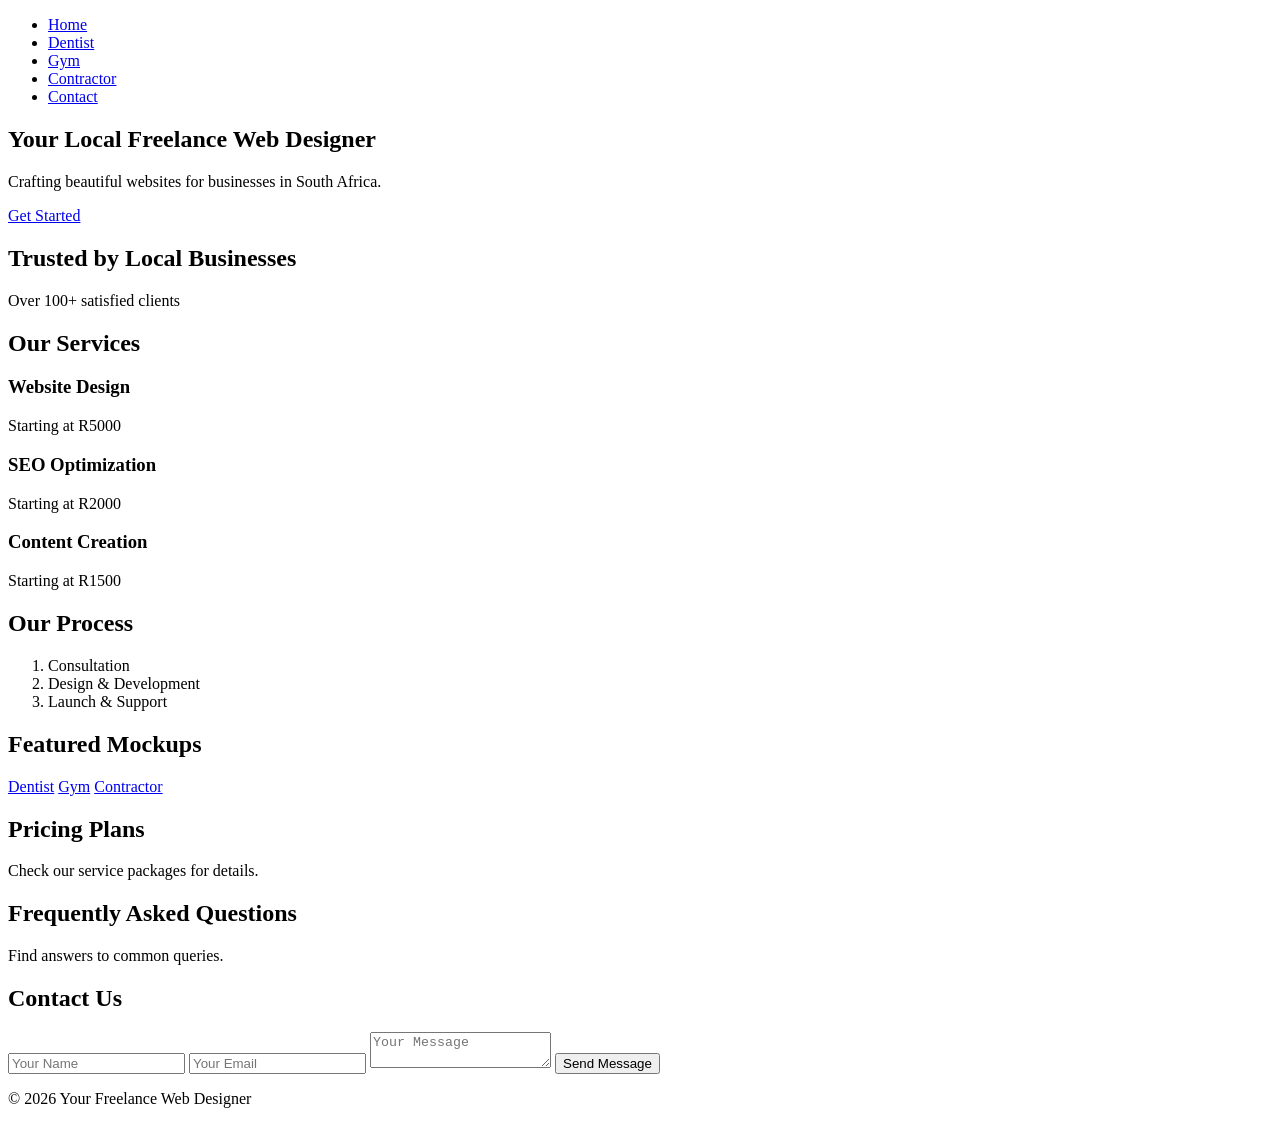
==== index.html @ 9b25dcb0 "Create main portfolio index.html page" ====
<!DOCTYPE html>
<html lang="en">
<head>
    <meta charset="UTF-8">
    <meta name="viewport" content="width=device-width, initial-scale=1.0">
    <title>Portfolio | Freelance Web Design</title>
    <link rel="stylesheet" href="style.css">
    <script defer src="script.js"></script>
</head>
<body>
    <header class="sticky-header">
        <nav>
            <ul>
                <li><a href="#hero">Home</a></li>
                <li><a href="dentist.html">Dentist</a></li>
                <li><a href="gym.html">Gym</a></li>
                <li><a href="contractor.html">Contractor</a></li>
                <li><a href="#contact">Contact</a></li>
            </ul>
        </nav>
    </header>

    <section id="hero" class="hero">
        <h1>Your Local Freelance Web Designer</h1>
        <p>Crafting beautiful websites for businesses in South Africa.</p>
        <a href="#contact" class="cta">Get Started</a>
    </section>

    <section id="trust-stats" class="stats">
        <h2>Trusted by Local Businesses</h2>
        <p>Over 100+ satisfied clients</p>
    </section>

    <section id="services" class="services">
        <h2>Our Services</h2>
        <div class="service-packages">
            <div class="package">
                <h3>Website Design</h3>
                <p>Starting at R5000</p>
            </div>
            <div class="package">
                <h3>SEO Optimization</h3>
                <p>Starting at R2000</p>
            </div>
            <div class="package">
                <h3>Content Creation</h3>
                <p>Starting at R1500</p>
            </div>
        </div>
    </section>

    <section id="process" class="process">
        <h2>Our Process</h2>
        <ol>
            <li>Consultation</li>
            <li>Design & Development</li>
            <li>Launch & Support</li>
        </ol>
    </section>

    <section id="featured-mockups" class="mockups">
        <h2>Featured Mockups</h2>
        <div class="mockup-links">
            <a href="dentist.html">Dentist</a>
            <a href="gym.html">Gym</a>
            <a href="contractor.html">Contractor</a>
        </div>
    </section>

    <section id="pricing" class="pricing">
        <h2>Pricing Plans</h2>
        <p>Check our service packages for details.</p>
    </section>

    <section id="faq" class="faq">
        <h2>Frequently Asked Questions</h2>
        <p>Find answers to common queries.</p>
    </section>

    <section id="contact" class="contact">
        <h2>Contact Us</h2>
        <form>
            <input type="text" placeholder="Your Name" required>
            <input type="email" placeholder="Your Email" required>
            <textarea placeholder="Your Message" required></textarea>
            <button type="submit">Send Message</button>
        </form>
    </section>

    <footer>
        <p>&copy; 2026 Your Freelance Web Designer</p>
    </footer>
</body>
</html>
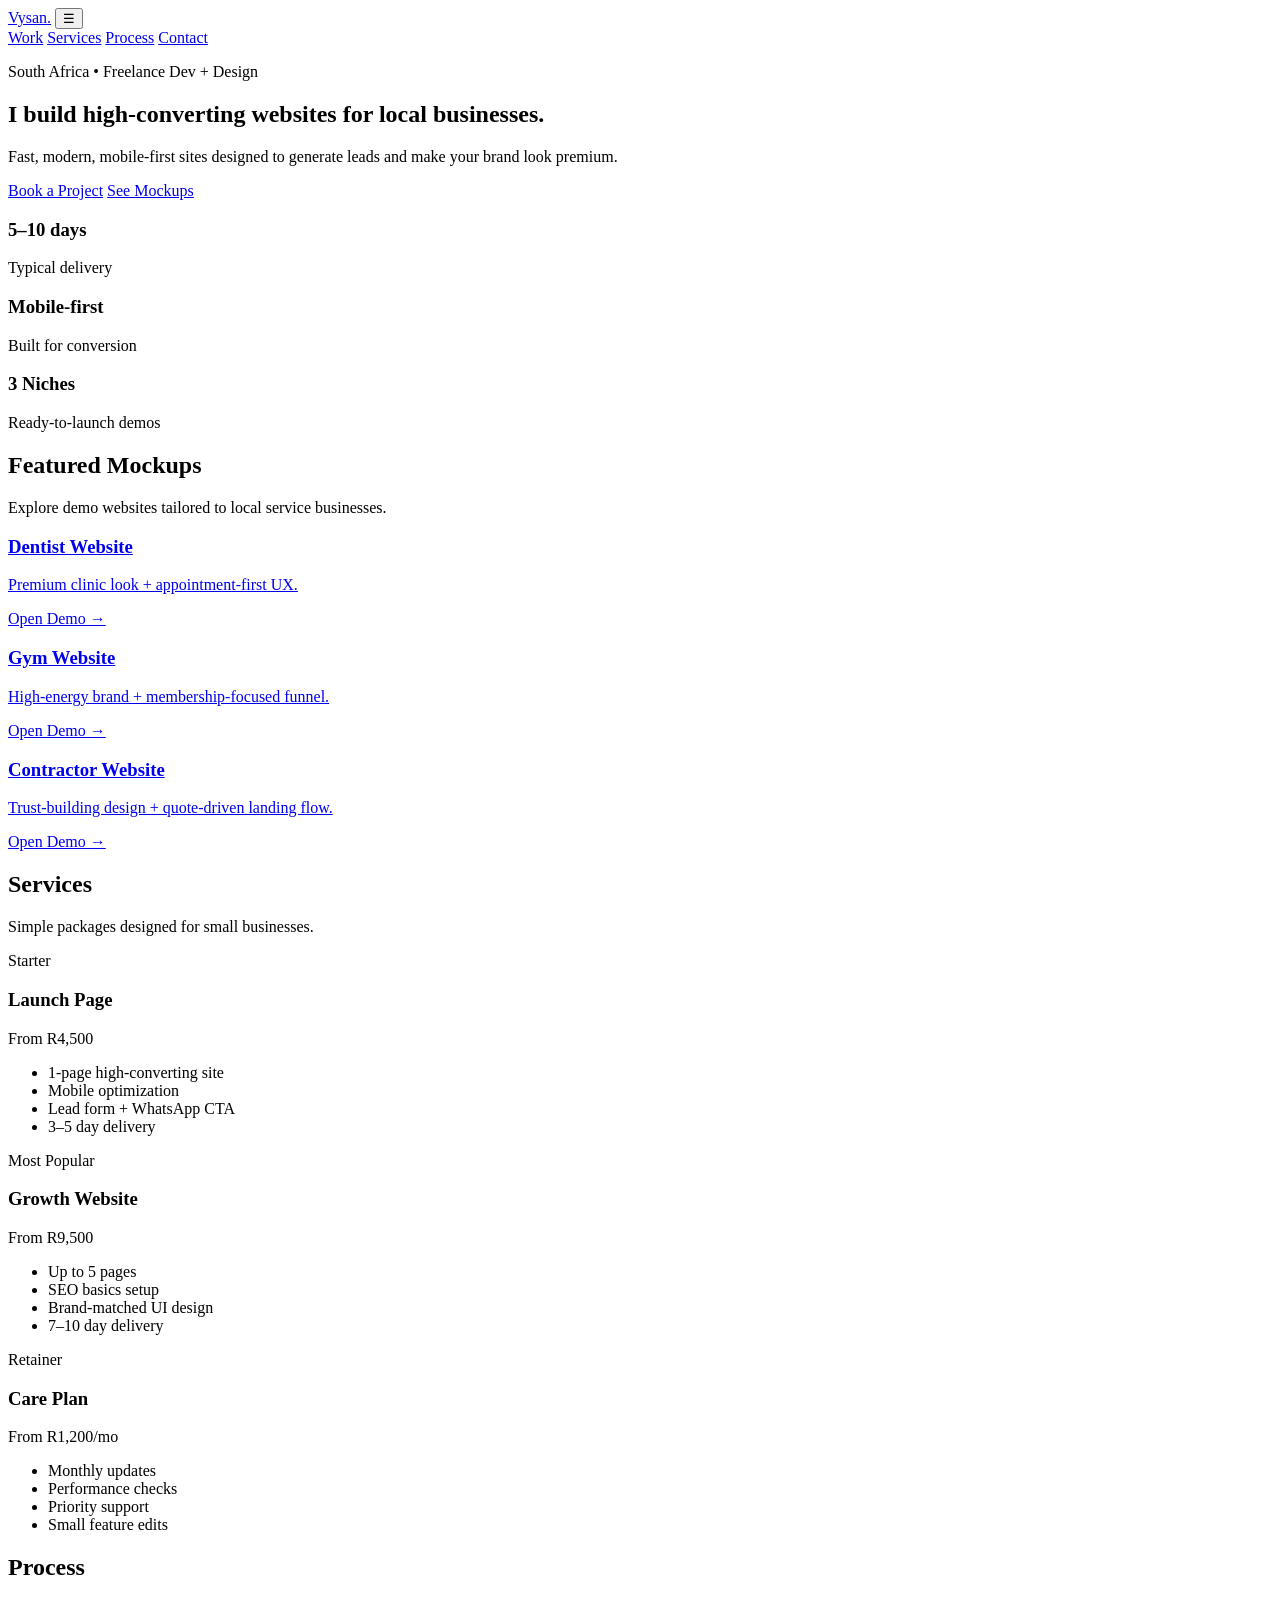
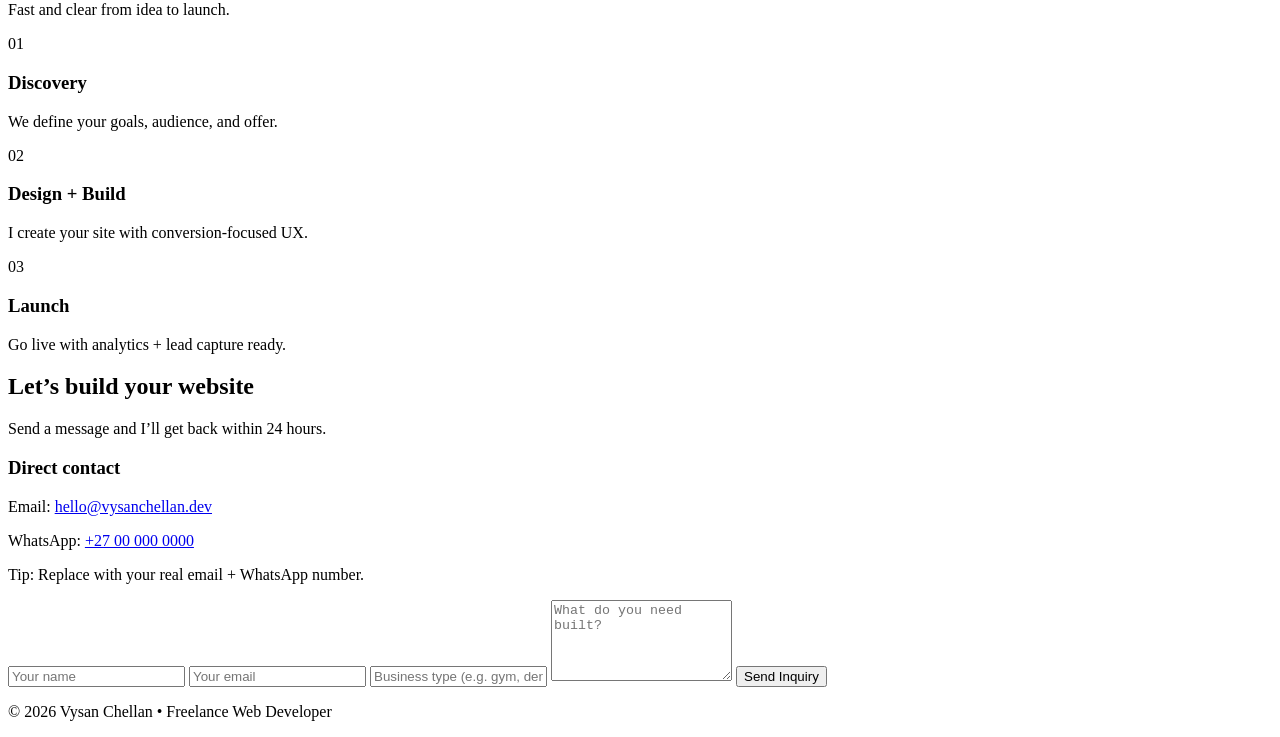
==== commit 752cea85: "Revamp index.html for portfolio website" ====
--- a/index.html
+++ b/index.html
@@ -1,94 +1,174 @@
 <!DOCTYPE html>
 <html lang="en">
 <head>
-    <meta charset="UTF-8">
-    <meta name="viewport" content="width=device-width, initial-scale=1.0">
-    <title>Portfolio | Freelance Web Design</title>
-    <link rel="stylesheet" href="style.css">
-    <script defer src="script.js"></script>
+  <meta charset="UTF-8" />
+  <meta name="viewport" content="width=device-width, initial-scale=1.0" />
+  <title>Vysan Chellan — Freelance Web Developer & Designer</title>
+  <meta name="description" content="I design and build conversion-focused websites for local businesses in South Africa." />
+  <link rel="preconnect" href="https://fonts.googleapis.com">
+  <link rel="preconnect" href="https://fonts.gstatic.com" crossorigin>
+  <link href="https://fonts.googleapis.com/css2?family=Inter:wght@400;500;700;800;900&display=swap" rel="stylesheet">
+  <link rel="stylesheet" href="style.css" />
+  <script defer src="script.js"></script>
 </head>
 <body>
-    <header class="sticky-header">
-        <nav>
-            <ul>
-                <li><a href="#hero">Home</a></li>
-                <li><a href="dentist.html">Dentist</a></li>
-                <li><a href="gym.html">Gym</a></li>
-                <li><a href="contractor.html">Contractor</a></li>
-                <li><a href="#contact">Contact</a></li>
-            </ul>
-        </nav>
-    </header>
+  <div class="bg-orb orb-1"></div>
+  <div class="bg-orb orb-2"></div>
+  <div class="noise"></div>
 
-    <section id="hero" class="hero">
-        <h1>Your Local Freelance Web Designer</h1>
-        <p>Crafting beautiful websites for businesses in South Africa.</p>
-        <a href="#contact" class="cta">Get Started</a>
+  <header class="header glass">
+    <a class="brand" href="index.html">Vysan<span>.</span></a>
+    <button class="nav-toggle" aria-label="Toggle menu">☰</button>
+    <nav class="nav">
+      <a href="#work">Work</a>
+      <a href="#services">Services</a>
+      <a href="#process">Process</a>
+      <a href="#contact">Contact</a>
+    </nav>
+  </header>
+
+  <main>
+    <section class="hero section">
+      <p class="eyebrow reveal">South Africa • Freelance Dev + Design</p>
+      <h1 class="reveal delay-1">
+        I build <span class="grad">high-converting websites</span> for local businesses.
+      </h1>
+      <p class="lead reveal delay-2">
+        Fast, modern, mobile-first sites designed to generate leads and make your brand look premium.
+      </p>
+      <div class="hero-cta reveal delay-3">
+        <a class="btn btn-primary" href="#contact">Book a Project</a>
+        <a class="btn btn-ghost" href="#work">See Mockups</a>
+      </div>
+
+      <div class="stats reveal delay-4">
+        <article><h3>5–10 days</h3><p>Typical delivery</p></article>
+        <article><h3>Mobile-first</h3><p>Built for conversion</p></article>
+        <article><h3>3 Niches</h3><p>Ready-to-launch demos</p></article>
+      </div>
     </section>
 
-    <section id="trust-stats" class="stats">
-        <h2>Trusted by Local Businesses</h2>
-        <p>Over 100+ satisfied clients</p>
+    <section id="work" class="section">
+      <div class="section-head">
+        <h2>Featured Mockups</h2>
+        <p>Explore demo websites tailored to local service businesses.</p>
+      </div>
+
+      <div class="card-grid">
+        <a class="project-card" href="dentist.html">
+          <div class="thumb thumb-dentist"></div>
+          <div class="card-content">
+            <h3>Dentist Website</h3>
+            <p>Premium clinic look + appointment-first UX.</p>
+            <span>Open Demo →</span>
+          </div>
+        </a>
+
+        <a class="project-card" href="gym.html">
+          <div class="thumb thumb-gym"></div>
+          <div class="card-content">
+            <h3>Gym Website</h3>
+            <p>High-energy brand + membership-focused funnel.</p>
+            <span>Open Demo →</span>
+          </div>
+        </a>
+
+        <a class="project-card" href="contractor.html">
+          <div class="thumb thumb-contractor"></div>
+          <div class="card-content">
+            <h3>Contractor Website</h3>
+            <p>Trust-building design + quote-driven landing flow.</p>
+            <span>Open Demo →</span>
+          </div>
+        </a>
+      </div>
     </section>
 
-    <section id="services" class="services">
-        <h2>Our Services</h2>
-        <div class="service-packages">
-            <div class="package">
-                <h3>Website Design</h3>
-                <p>Starting at R5000</p>
-            </div>
-            <div class="package">
-                <h3>SEO Optimization</h3>
-                <p>Starting at R2000</p>
-            </div>
-            <div class="package">
-                <h3>Content Creation</h3>
-                <p>Starting at R1500</p>
-            </div>
-        </div>
+    <section id="services" class="section">
+      <div class="section-head">
+        <h2>Services</h2>
+        <p>Simple packages designed for small businesses.</p>
+      </div>
+
+      <div class="price-grid">
+        <article class="price-card glass">
+          <p class="tag">Starter</p>
+          <h3>Launch Page</h3>
+          <p class="price">From R4,500</p>
+          <ul>
+            <li>1-page high-converting site</li>
+            <li>Mobile optimization</li>
+            <li>Lead form + WhatsApp CTA</li>
+            <li>3–5 day delivery</li>
+          </ul>
+        </article>
+
+        <article class="price-card glass featured">
+          <p class="tag">Most Popular</p>
+          <h3>Growth Website</h3>
+          <p class="price">From R9,500</p>
+          <ul>
+            <li>Up to 5 pages</li>
+            <li>SEO basics setup</li>
+            <li>Brand-matched UI design</li>
+            <li>7–10 day delivery</li>
+          </ul>
+        </article>
+
+        <article class="price-card glass">
+          <p class="tag">Retainer</p>
+          <h3>Care Plan</h3>
+          <p class="price">From R1,200/mo</p>
+          <ul>
+            <li>Monthly updates</li>
+            <li>Performance checks</li>
+            <li>Priority support</li>
+            <li>Small feature edits</li>
+          </ul>
+        </article>
+      </div>
     </section>
 
-    <section id="process" class="process">
-        <h2>Our Process</h2>
-        <ol>
-            <li>Consultation</li>
-            <li>Design & Development</li>
-            <li>Launch & Support</li>
-        </ol>
+    <section id="process" class="section">
+      <div class="section-head">
+        <h2>Process</h2>
+        <p>Fast and clear from idea to launch.</p>
+      </div>
+
+      <div class="timeline">
+        <article class="step"><span>01</span><h3>Discovery</h3><p>We define your goals, audience, and offer.</p></article>
+        <article class="step"><span>02</span><h3>Design + Build</h3><p>I create your site with conversion-focused UX.</p></article>
+        <article class="step"><span>03</span><h3>Launch</h3><p>Go live with analytics + lead capture ready.</p></article>
+      </div>
     </section>
 
-    <section id="featured-mockups" class="mockups">
-        <h2>Featured Mockups</h2>
-        <div class="mockup-links">
-            <a href="dentist.html">Dentist</a>
-            <a href="gym.html">Gym</a>
-            <a href="contractor.html">Contractor</a>
+    <section id="contact" class="section contact">
+      <div class="section-head">
+        <h2>Let’s build your website</h2>
+        <p>Send a message and I’ll get back within 24 hours.</p>
+      </div>
+
+      <div class="contact-wrap glass">
+        <div>
+          <h3>Direct contact</h3>
+          <p>Email: <a href="mailto:hello@vysanchellan.dev">hello@vysanchellan.dev</a></p>
+          <p>WhatsApp: <a href="https://wa.me/27000000000" target="_blank" rel="noreferrer">+27 00 000 0000</a></p>
+          <p class="muted">Tip: Replace with your real email + WhatsApp number.</p>
         </div>
+
+        <form class="contact-form" onsubmit="event.preventDefault(); alert('Thanks! Connect your form handler next.');">
+          <input type="text" placeholder="Your name" required />
+          <input type="email" placeholder="Your email" required />
+          <input type="text" placeholder="Business type (e.g. gym, dentist)" />
+          <textarea rows="5" placeholder="What do you need built?" required></textarea>
+          <button class="btn btn-primary" type="submit">Send Inquiry</button>
+        </form>
+      </div>
     </section>
+  </main>
 
-    <section id="pricing" class="pricing">
-        <h2>Pricing Plans</h2>
-        <p>Check our service packages for details.</p>
-    </section>
-
-    <section id="faq" class="faq">
-        <h2>Frequently Asked Questions</h2>
-        <p>Find answers to common queries.</p>
-    </section>
-
-    <section id="contact" class="contact">
-        <h2>Contact Us</h2>
-        <form>
-            <input type="text" placeholder="Your Name" required>
-            <input type="email" placeholder="Your Email" required>
-            <textarea placeholder="Your Message" required></textarea>
-            <button type="submit">Send Message</button>
-        </form>
-    </section>
-
-    <footer>
-        <p>&copy; 2026 Your Freelance Web Designer</p>
-    </footer>
+  <footer class="footer">
+    <p>© 2026 Vysan Chellan • Freelance Web Developer</p>
+  </footer>
 </body>
-</html>+</html>
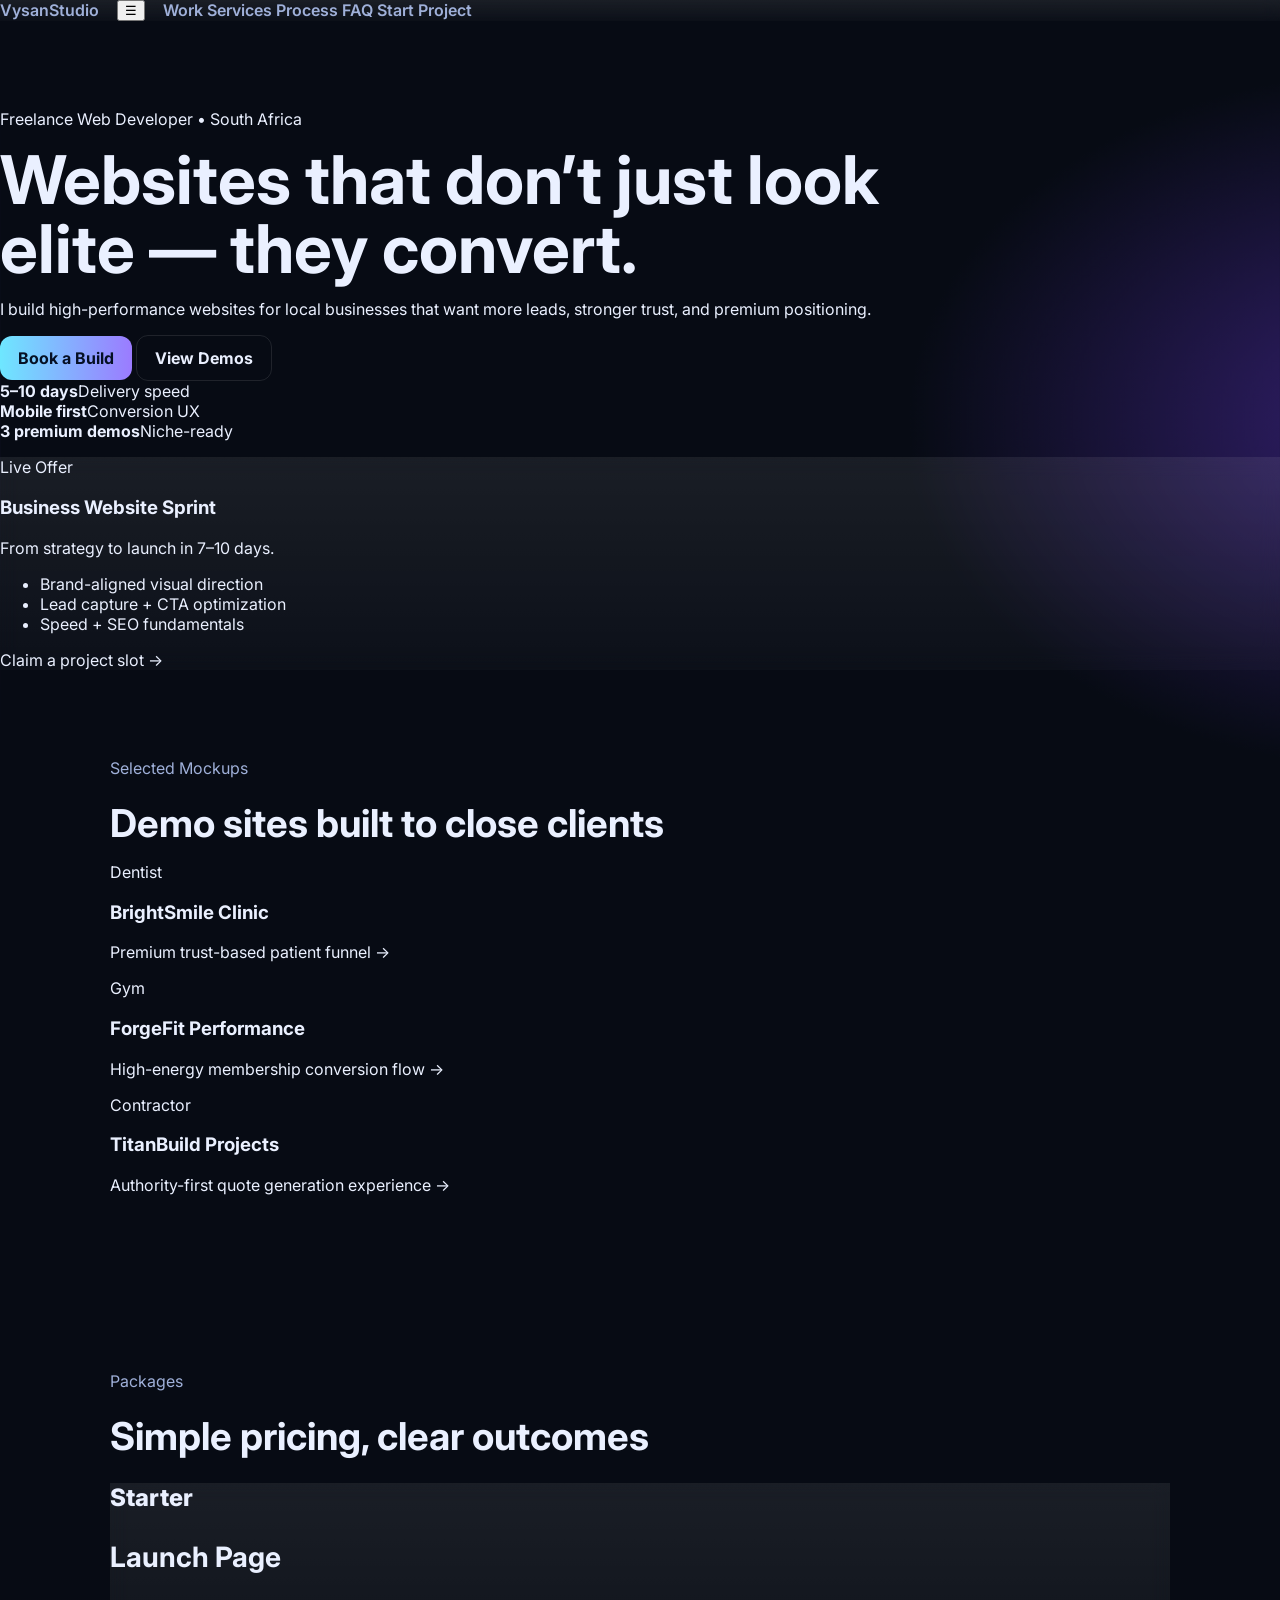
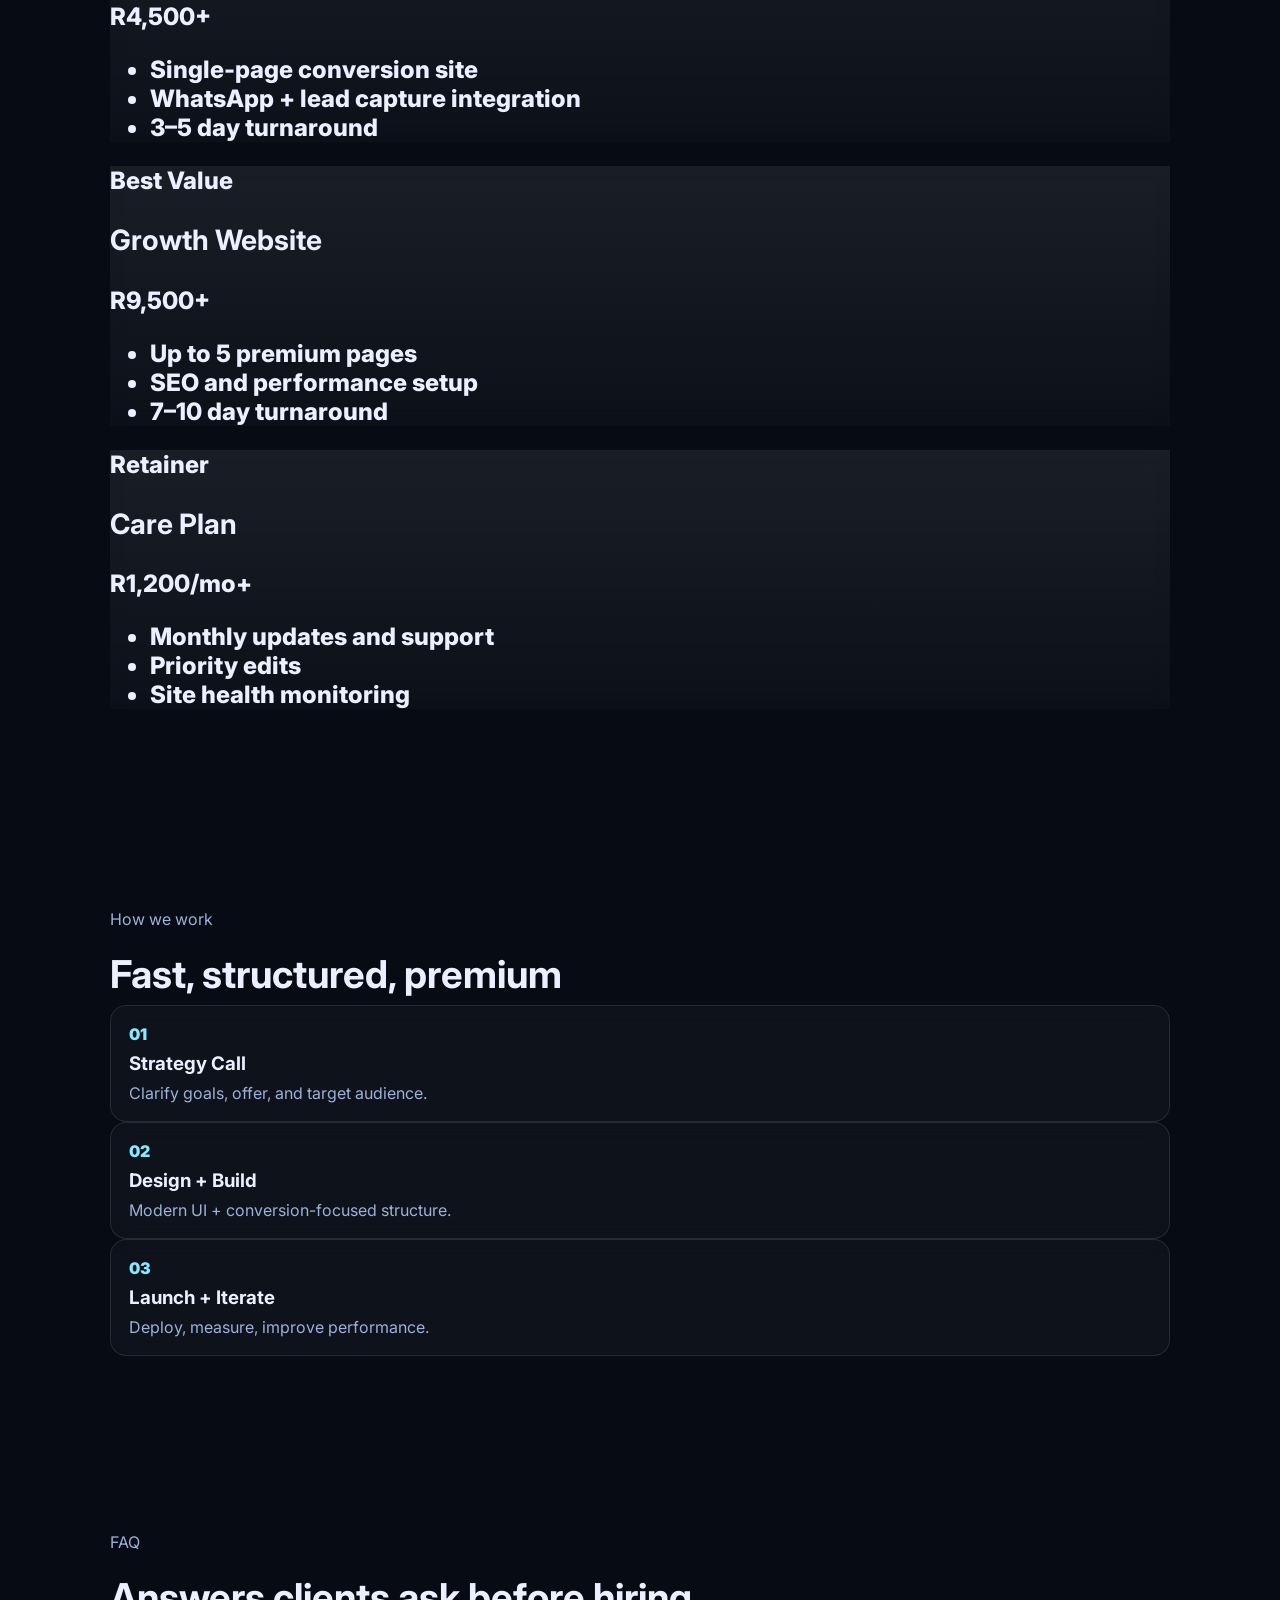
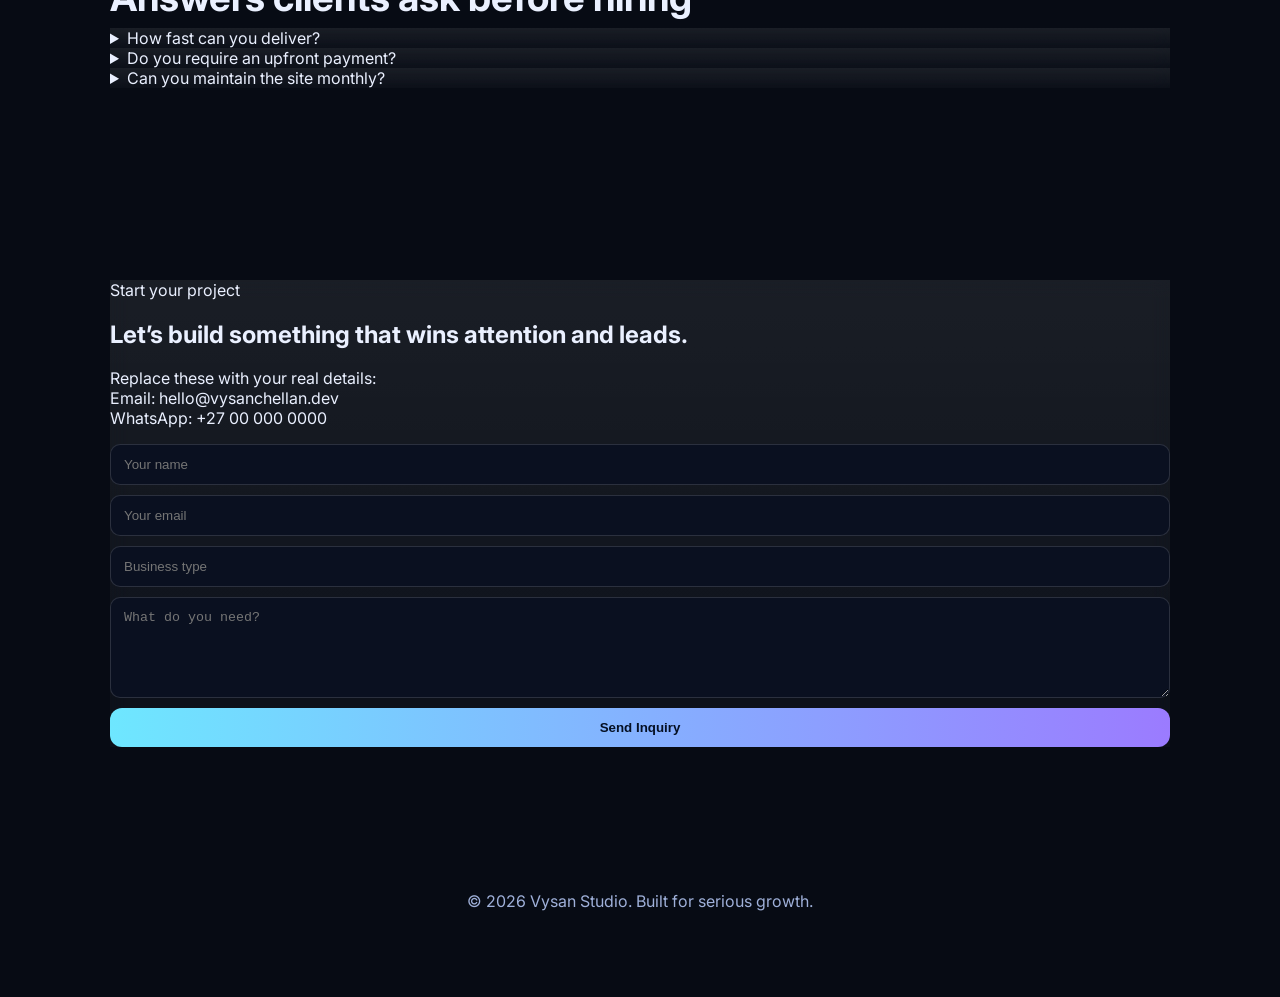
==== commit 2f012584: "Revamp index.html for SEO and layout improvements Updated the title and meta descriptions for improv" ====
--- a/index.html
+++ b/index.html
@@ -3,172 +3,214 @@
 <head>
   <meta charset="UTF-8" />
   <meta name="viewport" content="width=device-width, initial-scale=1.0" />
-  <title>Vysan Chellan — Freelance Web Developer & Designer</title>
-  <meta name="description" content="I design and build conversion-focused websites for local businesses in South Africa." />
+  <title>Vysan Chellan — Premium Freelance Web Developer</title>
+  <meta name="description" content="Premium conversion-focused websites for local businesses. Built fast. Designed to sell." />
+  <meta property="og:title" content="Vysan Chellan — Premium Freelance Web Developer" />
+  <meta property="og:description" content="Modern websites for dentists, gyms, contractors & service businesses." />
+  <meta property="og:type" content="website" />
   <link rel="preconnect" href="https://fonts.googleapis.com">
   <link rel="preconnect" href="https://fonts.gstatic.com" crossorigin>
-  <link href="https://fonts.googleapis.com/css2?family=Inter:wght@400;500;700;800;900&display=swap" rel="stylesheet">
+  <link href="https://fonts.googleapis.com/css2?family=Inter:wght@400;500;700;800;900&family=Space+Grotesk:wght@500;700&display=swap" rel="stylesheet">
   <link rel="stylesheet" href="style.css" />
   <script defer src="script.js"></script>
 </head>
 <body>
-  <div class="bg-orb orb-1"></div>
-  <div class="bg-orb orb-2"></div>
-  <div class="noise"></div>
-
-  <header class="header glass">
-    <a class="brand" href="index.html">Vysan<span>.</span></a>
-    <button class="nav-toggle" aria-label="Toggle menu">☰</button>
-    <nav class="nav">
-      <a href="#work">Work</a>
-      <a href="#services">Services</a>
-      <a href="#process">Process</a>
-      <a href="#contact">Contact</a>
-    </nav>
+  <div class="grid-overlay"></div>
+  <div class="blob blob-a"></div>
+  <div class="blob blob-b"></div>
+
+  <header class="nav-wrap">
+    <div class="container nav glass">
+      <a href="index.html" class="logo">
+        <span class="logo-dot"></span>
+        Vysan<span class="logo-lite">Studio</span>
+      </a>
+
+      <button class="menu-btn" aria-label="Toggle navigation" aria-expanded="false">☰</button>
+
+      <nav class="menu">
+        <a href="#work">Work</a>
+        <a href="#services">Services</a>
+        <a href="#process">Process</a>
+        <a href="#faq">FAQ</a>
+        <a href="#contact" class="menu-cta">Start Project</a>
+      </nav>
+    </div>
   </header>
 
   <main>
-    <section class="hero section">
-      <p class="eyebrow reveal">South Africa • Freelance Dev + Design</p>
-      <h1 class="reveal delay-1">
-        I build <span class="grad">high-converting websites</span> for local businesses.
-      </h1>
-      <p class="lead reveal delay-2">
-        Fast, modern, mobile-first sites designed to generate leads and make your brand look premium.
-      </p>
-      <div class="hero-cta reveal delay-3">
-        <a class="btn btn-primary" href="#contact">Book a Project</a>
-        <a class="btn btn-ghost" href="#work">See Mockups</a>
-      </div>
-
-      <div class="stats reveal delay-4">
-        <article><h3>5–10 days</h3><p>Typical delivery</p></article>
-        <article><h3>Mobile-first</h3><p>Built for conversion</p></article>
-        <article><h3>3 Niches</h3><p>Ready-to-launch demos</p></article>
-      </div>
-    </section>
-
-    <section id="work" class="section">
-      <div class="section-head">
-        <h2>Featured Mockups</h2>
-        <p>Explore demo websites tailored to local service businesses.</p>
-      </div>
-
-      <div class="card-grid">
-        <a class="project-card" href="dentist.html">
-          <div class="thumb thumb-dentist"></div>
-          <div class="card-content">
-            <h3>Dentist Website</h3>
-            <p>Premium clinic look + appointment-first UX.</p>
-            <span>Open Demo →</span>
+    <section class="hero container">
+      <div class="hero-copy reveal">
+        <p class="kicker">Freelance Web Developer • South Africa</p>
+        <h1>
+          Websites that don’t just look elite —
+          <span class="grad-text">they convert.</span>
+        </h1>
+        <p class="sub">
+          I build high-performance websites for local businesses that want more leads, stronger trust,
+          and premium positioning.
+        </p>
+
+        <div class="hero-actions">
+          <a class="btn btn-primary" href="#contact">Book a Build</a>
+          <a class="btn btn-secondary" href="#work">View Demos</a>
+        </div>
+
+        <div class="hero-stats">
+          <div><strong>5–10 days</strong><span>Delivery speed</span></div>
+          <div><strong>Mobile first</strong><span>Conversion UX</span></div>
+          <div><strong>3 premium demos</strong><span>Niche-ready</span></div>
+        </div>
+      </div>
+
+      <div class="hero-card glass reveal delay-1">
+        <p class="card-kicker">Live Offer</p>
+        <h3>Business Website Sprint</h3>
+        <p class="card-text">From strategy to launch in 7–10 days.</p>
+        <ul>
+          <li>Brand-aligned visual direction</li>
+          <li>Lead capture + CTA optimization</li>
+          <li>Speed + SEO fundamentals</li>
+        </ul>
+        <a href="#contact" class="text-link">Claim a project slot →</a>
+      </div>
+    </section>
+
+    <section id="work" class="container section">
+      <div class="section-head">
+        <p class="kicker">Selected Mockups</p>
+        <h2>Demo sites built to close clients</h2>
+      </div>
+
+      <div class="projects">
+        <a class="project p1" href="dentist.html">
+          <div class="project-content">
+            <p>Dentist</p>
+            <h3>BrightSmile Clinic</h3>
+            <span>Premium trust-based patient funnel →</span>
           </div>
         </a>
 
-        <a class="project-card" href="gym.html">
-          <div class="thumb thumb-gym"></div>
-          <div class="card-content">
-            <h3>Gym Website</h3>
-            <p>High-energy brand + membership-focused funnel.</p>
-            <span>Open Demo →</span>
+        <a class="project p2" href="gym.html">
+          <div class="project-content">
+            <p>Gym</p>
+            <h3>ForgeFit Performance</h3>
+            <span>High-energy membership conversion flow →</span>
           </div>
         </a>
 
-        <a class="project-card" href="contractor.html">
-          <div class="thumb thumb-contractor"></div>
-          <div class="card-content">
-            <h3>Contractor Website</h3>
-            <p>Trust-building design + quote-driven landing flow.</p>
-            <span>Open Demo →</span>
+        <a class="project p3" href="contractor.html">
+          <div class="project-content">
+            <p>Contractor</p>
+            <h3>TitanBuild Projects</h3>
+            <span>Authority-first quote generation experience →</span>
           </div>
         </a>
       </div>
     </section>
 
-    <section id="services" class="section">
-      <div class="section-head">
-        <h2>Services</h2>
-        <p>Simple packages designed for small businesses.</p>
-      </div>
-
-      <div class="price-grid">
-        <article class="price-card glass">
-          <p class="tag">Starter</p>
+    <section id="services" class="container section">
+      <div class="section-head">
+        <p class="kicker">Packages</p>
+        <h2>Simple pricing, clear outcomes</h2>
+      </div>
+
+      <div class="pricing-grid">
+        <article class="price glass">
+          <p class="pill">Starter</p>
           <h3>Launch Page</h3>
-          <p class="price">From R4,500</p>
+          <p class="amount">R4,500+</p>
           <ul>
-            <li>1-page high-converting site</li>
-            <li>Mobile optimization</li>
-            <li>Lead form + WhatsApp CTA</li>
-            <li>3–5 day delivery</li>
+            <li>Single-page conversion site</li>
+            <li>WhatsApp + lead capture integration</li>
+            <li>3–5 day turnaround</li>
           </ul>
         </article>
 
-        <article class="price-card glass featured">
-          <p class="tag">Most Popular</p>
+        <article class="price glass featured">
+          <p class="pill">Best Value</p>
           <h3>Growth Website</h3>
-          <p class="price">From R9,500</p>
+          <p class="amount">R9,500+</p>
           <ul>
-            <li>Up to 5 pages</li>
-            <li>SEO basics setup</li>
-            <li>Brand-matched UI design</li>
-            <li>7–10 day delivery</li>
+            <li>Up to 5 premium pages</li>
+            <li>SEO and performance setup</li>
+            <li>7–10 day turnaround</li>
           </ul>
         </article>
 
-        <article class="price-card glass">
-          <p class="tag">Retainer</p>
+        <article class="price glass">
+          <p class="pill">Retainer</p>
           <h3>Care Plan</h3>
-          <p class="price">From R1,200/mo</p>
+          <p class="amount">R1,200/mo+</p>
           <ul>
-            <li>Monthly updates</li>
-            <li>Performance checks</li>
-            <li>Priority support</li>
-            <li>Small feature edits</li>
+            <li>Monthly updates and support</li>
+            <li>Priority edits</li>
+            <li>Site health monitoring</li>
           </ul>
         </article>
       </div>
     </section>
 
-    <section id="process" class="section">
-      <div class="section-head">
-        <h2>Process</h2>
-        <p>Fast and clear from idea to launch.</p>
-      </div>
-
-      <div class="timeline">
-        <article class="step"><span>01</span><h3>Discovery</h3><p>We define your goals, audience, and offer.</p></article>
-        <article class="step"><span>02</span><h3>Design + Build</h3><p>I create your site with conversion-focused UX.</p></article>
-        <article class="step"><span>03</span><h3>Launch</h3><p>Go live with analytics + lead capture ready.</p></article>
-      </div>
-    </section>
-
-    <section id="contact" class="section contact">
-      <div class="section-head">
-        <h2>Let’s build your website</h2>
-        <p>Send a message and I’ll get back within 24 hours.</p>
-      </div>
-
-      <div class="contact-wrap glass">
+    <section id="process" class="container section">
+      <div class="section-head">
+        <p class="kicker">How we work</p>
+        <h2>Fast, structured, premium</h2>
+      </div>
+
+      <div class="process-grid">
+        <article class="step glass"><span>01</span><h3>Strategy Call</h3><p>Clarify goals, offer, and target audience.</p></article>
+        <article class="step glass"><span>02</span><h3>Design + Build</h3><p>Modern UI + conversion-focused structure.</p></article>
+        <article class="step glass"><span>03</span><h3>Launch + Iterate</h3><p>Deploy, measure, improve performance.</p></article>
+      </div>
+    </section>
+
+    <section id="faq" class="container section">
+      <div class="section-head">
+        <p class="kicker">FAQ</p>
+        <h2>Answers clients ask before hiring</h2>
+      </div>
+
+      <div class="faq-list">
+        <details class="glass">
+          <summary>How fast can you deliver?</summary>
+          <p>Most projects launch in 5–10 days, depending on scope and content readiness.</p>
+        </details>
+        <details class="glass">
+          <summary>Do you require an upfront payment?</summary>
+          <p>Yes — 50% upfront secures your slot, 40% on preview approval, 10% on final handoff.</p>
+        </details>
+        <details class="glass">
+          <summary>Can you maintain the site monthly?</summary>
+          <p>Yes, the Care Plan covers edits, improvements, and ongoing support.</p>
+        </details>
+      </div>
+    </section>
+
+    <section id="contact" class="container section contact">
+      <div class="contact-card glass">
         <div>
-          <h3>Direct contact</h3>
-          <p>Email: <a href="mailto:hello@vysanchellan.dev">hello@vysanchellan.dev</a></p>
-          <p>WhatsApp: <a href="https://wa.me/27000000000" target="_blank" rel="noreferrer">+27 00 000 0000</a></p>
-          <p class="muted">Tip: Replace with your real email + WhatsApp number.</p>
+          <p class="kicker">Start your project</p>
+          <h2>Let’s build something that wins attention and leads.</h2>
+          <p class="contact-note">
+            Replace these with your real details:
+            <br>Email: hello@vysanchellan.dev
+            <br>WhatsApp: +27 00 000 0000
+          </p>
         </div>
 
-        <form class="contact-form" onsubmit="event.preventDefault(); alert('Thanks! Connect your form handler next.');">
-          <input type="text" placeholder="Your name" required />
-          <input type="email" placeholder="Your email" required />
-          <input type="text" placeholder="Business type (e.g. gym, dentist)" />
-          <textarea rows="5" placeholder="What do you need built?" required></textarea>
+        <form class="contact-form" onsubmit="event.preventDefault(); alert('Thanks! Replace this with Formspree or your backend endpoint.');">
+          <input type="text" placeholder="Your name" required>
+          <input type="email" placeholder="Your email" required>
+          <input type="text" placeholder="Business type">
+          <textarea rows="5" placeholder="What do you need?" required></textarea>
           <button class="btn btn-primary" type="submit">Send Inquiry</button>
         </form>
       </div>
     </section>
   </main>
 
-  <footer class="footer">
-    <p>© 2026 Vysan Chellan • Freelance Web Developer</p>
+  <footer class="footer container">
+    <p>© 2026 Vysan Studio. Built for serious growth.</p>
   </footer>
 </body>
 </html>
--- a/style.css
+++ b/style.css
@@ -0,0 +1,123 @@
+:root{
+  --bg:#070b14;
+  --bg2:#0e1630;
+  --text:#eaf0ff;
+  --muted:#9fb0d9;
+  --card:#0e1426cc;
+  --line:#ffffff1a;
+  --brand:#6ee7ff;
+  --brand2:#9b7bff;
+  --ok:#7dffbe;
+  --shadow:0 20px 60px #00000055;
+}
+
+*{box-sizing:border-box}
+html,body{margin:0;padding:0;font-family:Inter,system-ui,Segoe UI,Roboto,Arial,sans-serif;background:radial-gradient(1200px 800px at 10% -10%, #1f3268 0%, transparent 50%), radial-gradient(1000px 700px at 110% 10%, #331f6e 0%, transparent 50%), var(--bg);color:var(--text);scroll-behavior:smooth}
+a{color:inherit;text-decoration:none}
+
+.bg-orb{
+  position:fixed;filter:blur(60px);z-index:-3;opacity:.35;pointer-events:none
+}
+.orb-1{width:420px;height:420px;background:#5fe1ff;left:-120px;top:120px;border-radius:50%}
+.orb-2{width:360px;height:360px;background:#9a7bff;right:-80px;top:360px;border-radius:50%}
+.noise{
+  position:fixed;inset:0;z-index:-2;opacity:.03;pointer-events:none;
+  background-image:url("data:image/svg+xml,%3Csvg xmlns='http://www.w3.org/2000/svg' width='140' height='140'%3E%3Cfilter id='n'%3E%3CfeTurbulence type='fractalNoise' baseFrequency='.8' numOctaves='2' stitchTiles='stitch'/%3E%3C/filter%3E%3Crect width='140' height='140' filter='url(%23n)' opacity='.8'/%3E%3C/svg%3E");
+}
+
+.header{
+  position:sticky;top:12px;z-index:10;max-width:1100px;margin:16px auto 0;padding:14px 18px;border:1px solid var(--line);
+  border-radius:16px;display:flex;align-items:center;justify-content:space-between
+}
+.glass{background:linear-gradient(180deg,#ffffff14,#ffffff06);backdrop-filter:blur(10px);-webkit-backdrop-filter:blur(10px)}
+.brand{font-weight:900;letter-spacing:.3px;font-size:1.1rem}
+.brand span{color:var(--brand)}
+.nav{display:flex;gap:18px}
+.nav a{color:var(--muted);font-weight:600}
+.nav a:hover{color:#fff}
+.nav-toggle{display:none;background:none;border:none;color:#fff;font-size:1.4rem}
+
+.section{max-width:1100px;margin:0 auto;padding:88px 20px}
+.hero{padding-top:72px}
+.eyebrow{color:var(--ok);font-weight:700;letter-spacing:.08em;text-transform:uppercase;font-size:.78rem}
+h1{font-size:clamp(2rem,6vw,4.2rem);line-height:1.03;margin:14px 0 14px;max-width:900px}
+.grad{background:linear-gradient(90deg,var(--brand),#86e6ff 25%,var(--brand2) 70%);-webkit-background-clip:text;background-clip:text;color:transparent}
+.lead{max-width:720px;color:var(--muted);font-size:1.08rem;line-height:1.7}
+
+.hero-cta{display:flex;gap:12px;margin-top:28px;flex-wrap:wrap}
+.btn{
+  display:inline-flex;align-items:center;justify-content:center;padding:12px 18px;border-radius:12px;font-weight:700;border:1px solid var(--line);transition:.2s
+}
+.btn-primary{background:linear-gradient(90deg,var(--brand),var(--brand2));color:#051024;border:none}
+.btn-primary:hover{transform:translateY(-2px);box-shadow:0 10px 30px #7e7cff55}
+.btn-ghost{color:#dbe7ff;background:#ffffff08}
+.btn-ghost:hover{background:#ffffff12}
+
+.stats{margin-top:40px;display:grid;grid-template-columns:repeat(3,1fr);gap:14px}
+.stats article{padding:16px;border:1px solid var(--line);border-radius:14px;background:#ffffff08}
+.stats h3{margin:0 0 8px;font-size:1.2rem}
+.stats p{margin:0;color:var(--muted)}
+
+.section-head h2{font-size:clamp(1.6rem,3vw,2.4rem);margin:0 0 8px}
+.section-head p{color:var(--muted);margin:0 0 22px}
+
+.card-grid{display:grid;grid-template-columns:repeat(3,1fr);gap:16px}
+.card-grid.mini{grid-template-columns:repeat(3,1fr)}
+.project-card{border:1px solid var(--line);border-radius:18px;overflow:hidden;background:#ffffff08;transition:.25s}
+.project-card:hover{transform:translateY(-5px);box-shadow:var(--shadow)}
+.thumb{height:170px;background:linear-gradient(135deg,#1f2f66,#182240)}
+.thumb-dentist{background:linear-gradient(135deg,#00c2ff33,#7e8fff55), radial-gradient(circle at 20% 20%,#7ef4ff55,transparent 45%), #111a33}
+.thumb-gym{background:linear-gradient(135deg,#ff4e6d33,#9343ff55), radial-gradient(circle at 80% 20%,#ff7ea855,transparent 45%), #1a1025}
+.thumb-contractor{background:linear-gradient(135deg,#ffb84e33,#ffd86b44), radial-gradient(circle at 10% 70%,#ffd27e44,transparent 45%), #241a12}
+.card-content{padding:16px}
+.card-content h3{margin:0 0 8px}
+.card-content p{margin:0 0 10px;color:var(--muted)}
+.card-content span{font-weight:700;color:#c9d9ff}
+
+.price-grid{display:grid;grid-template-columns:repeat(3,1fr);gap:16px}
+.price-card{padding:18px;border:1px solid var(--line);border-radius:16px}
+.price-card.featured{border-color:#9a87ff99;box-shadow:0 12px 36px #9a87ff33}
+.tag{display:inline-block;padding:6px 10px;border-radius:999px;background:#ffffff12;color:#d9e4ff;font-size:.78rem}
+.price{font-size:1.5rem;font-weight:800;margin:10px 0 8px}
+.price-card ul{margin:10px 0 0;padding-left:18px;color:var(--muted);line-height:1.7}
+
+.timeline{display:grid;grid-template-columns:repeat(3,1fr);gap:16px}
+.step{padding:18px;border:1px solid var(--line);border-radius:16px;background:#ffffff08}
+.step span{font-weight:900;color:#88e8ff}
+.step h3{margin:8px 0}
+.step p{margin:0;color:var(--muted)}
+
+.contact-wrap{display:grid;grid-template-columns:1fr 1fr;gap:16px;padding:18px;border:1px solid var(--line);border-radius:16px}
+.contact-form, form{display:grid;gap:10px}
+input,textarea{
+  width:100%;padding:12px 13px;border-radius:10px;border:1px solid #ffffff22;background:#0a1020;color:#fff;outline:none
+}
+input:focus,textarea:focus{border-color:#86dcff}
+.muted{color:var(--muted);font-size:.9rem}
+.footer{padding:40px 20px 70px;text-align:center;color:var(--muted)}
+
+.demo-page .demo-nav{
+  max-width:1100px;margin:20px auto 0;padding:12px 16px;border:1px solid var(--line);border-radius:14px;
+  display:flex;justify-content:space-between;align-items:center
+}
+.demo-hero{
+  max-width:1100px;margin:22px auto 0;padding:72px 20px;border:1px solid var(--line);border-radius:18px
+}
+.demo-hero h1{margin:10px 0 8px}
+.demo-hero p{max-width:700px;color:#d7e4ff}
+.demo-hero.dentist{background:linear-gradient(135deg,#74e8ff24,#8496ff24),#0e1730}
+.demo-hero.gym{background:linear-gradient(135deg,#ff5f9c22,#9e63ff24),#1a112a}
+.demo-hero.contractor{background:linear-gradient(135deg,#ffbb5722,#ffe6891f),#1e1710}
+.mini-card{padding:16px;border:1px solid var(--line);border-radius:14px}
+
+.reveal{opacity:0;transform:translateY(16px);animation:rise .7s forwards}
+.delay-1{animation-delay:.08s}.delay-2{animation-delay:.16s}.delay-3{animation-delay:.24s}.delay-4{animation-delay:.32s}
+@keyframes rise{to{opacity:1;transform:translateY(0)}}
+
+@media (max-width:900px){
+  .card-grid,.price-grid,.timeline,.stats,.card-grid.mini{grid-template-columns:1fr}
+  .contact-wrap{grid-template-columns:1fr}
+  .nav-toggle{display:block}
+  .nav{display:none;position:absolute;top:66px;right:0;background:#0a1228;border:1px solid var(--line);border-radius:12px;padding:10px;flex-direction:column;min-width:170px}
+  .nav.show{display:flex}
+}
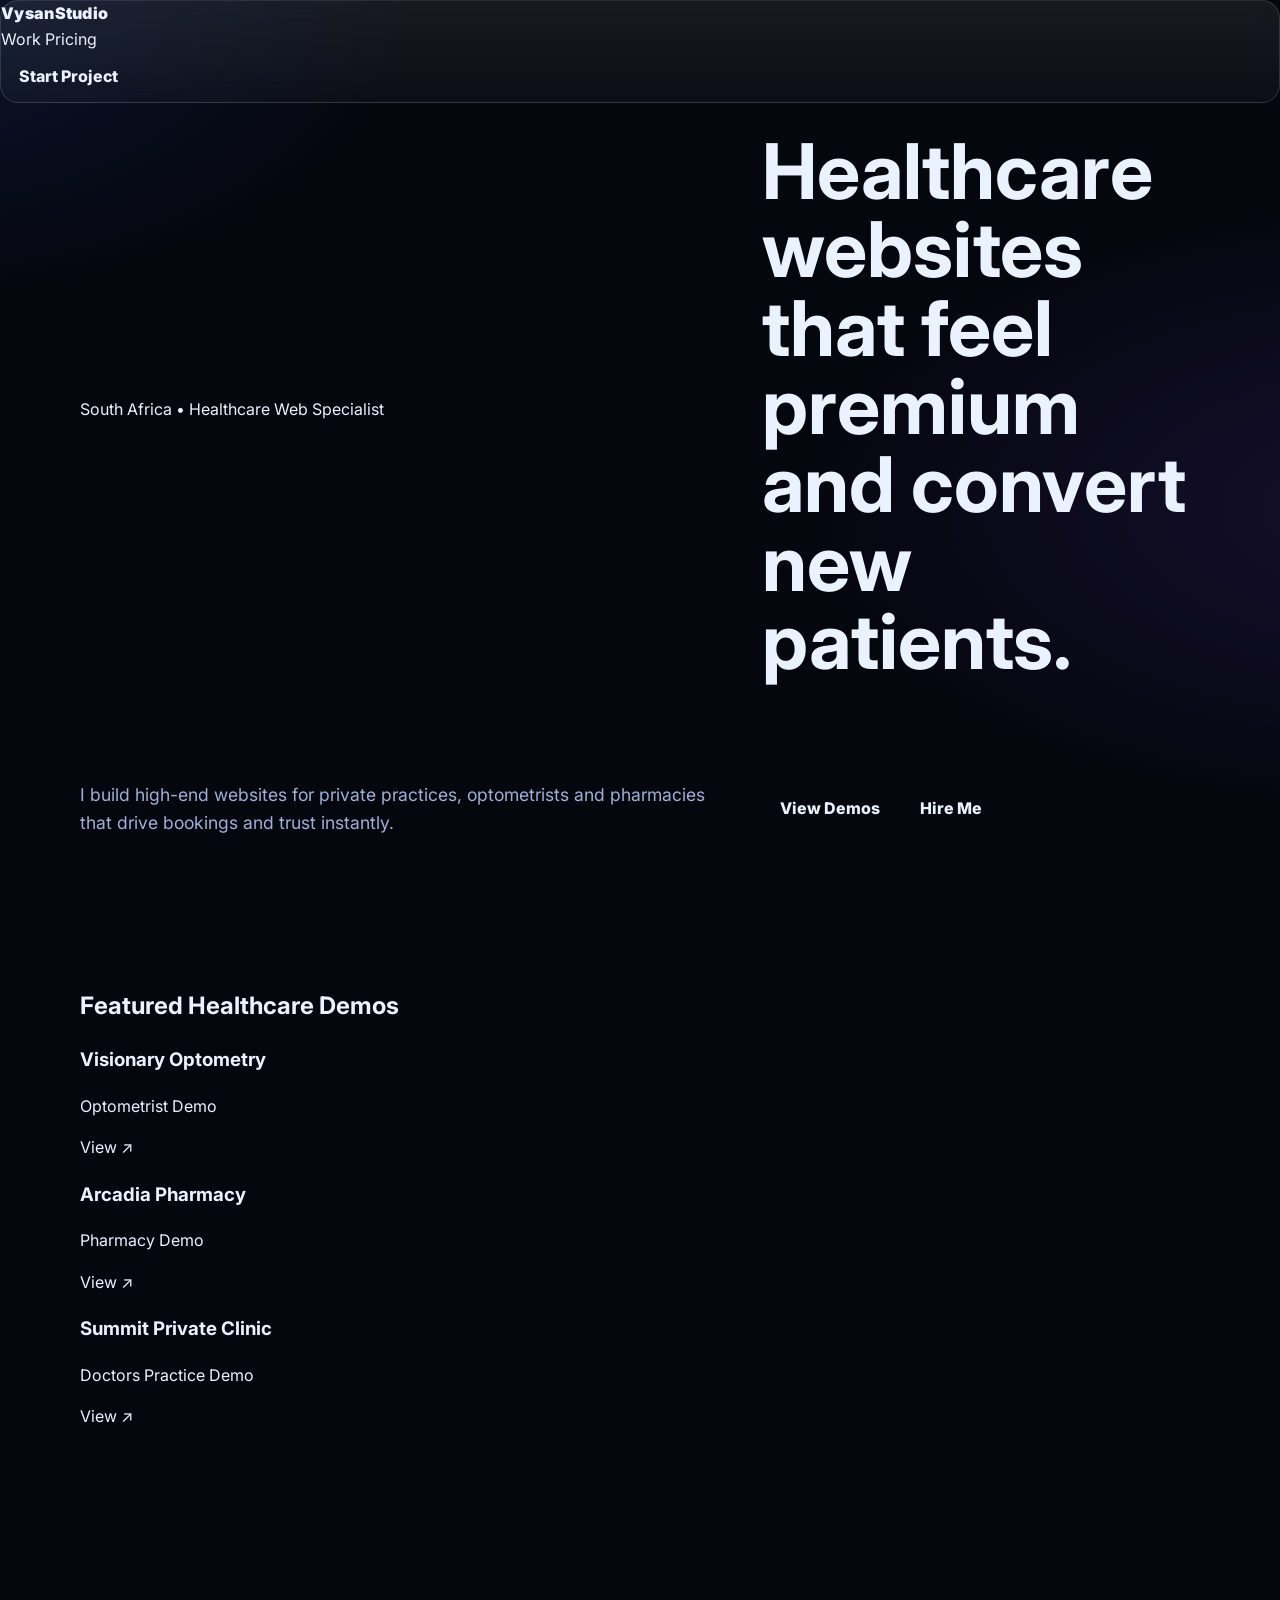
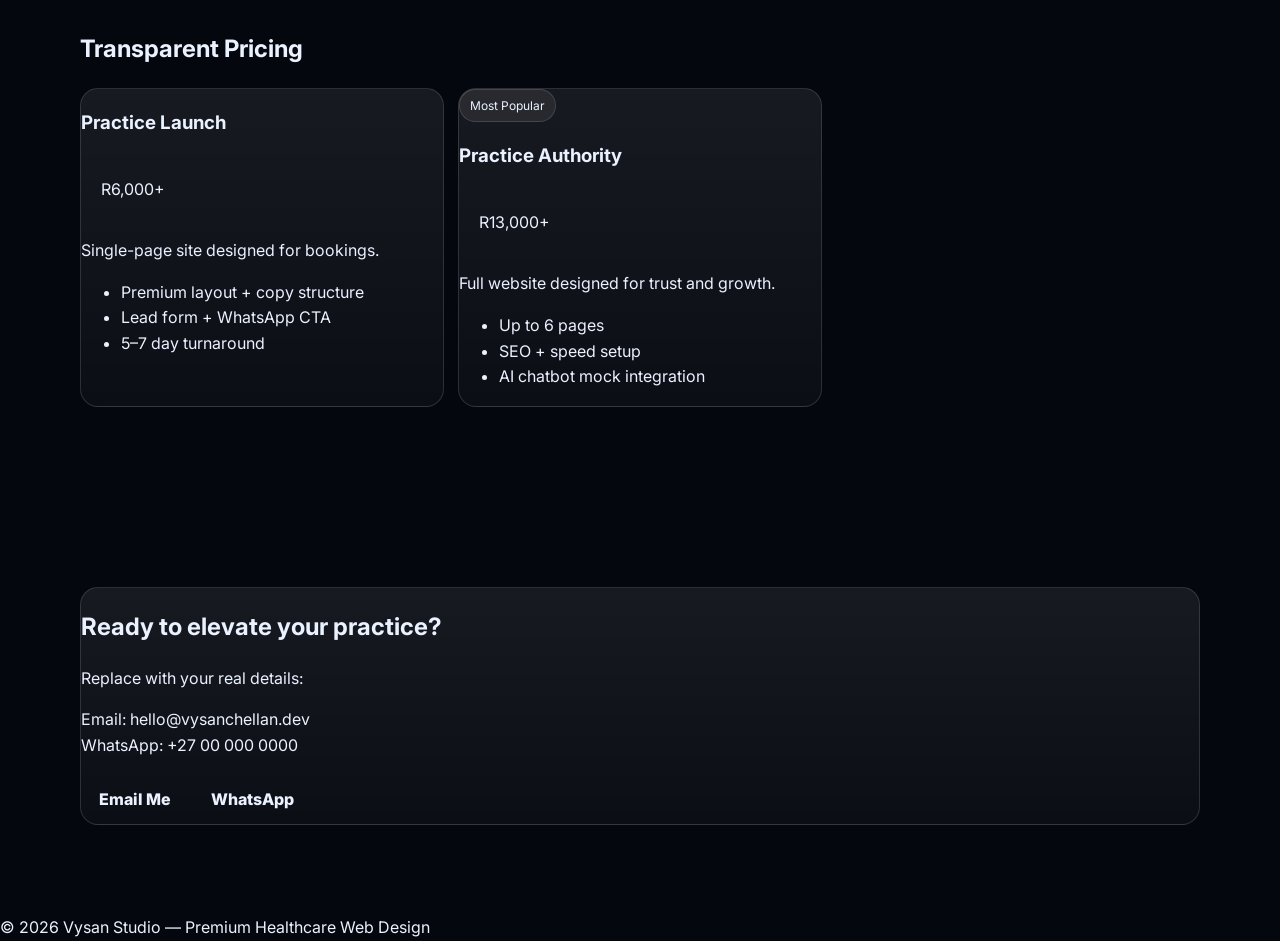
==== commit 47ef4365: "Update index.html" ====
--- a/index.html
+++ b/index.html
@@ -2,215 +2,117 @@
 <html lang="en">
 <head>
   <meta charset="UTF-8" />
-  <meta name="viewport" content="width=device-width, initial-scale=1.0" />
-  <title>Vysan Chellan — Premium Freelance Web Developer</title>
-  <meta name="description" content="Premium conversion-focused websites for local businesses. Built fast. Designed to sell." />
-  <meta property="og:title" content="Vysan Chellan — Premium Freelance Web Developer" />
-  <meta property="og:description" content="Modern websites for dentists, gyms, contractors & service businesses." />
-  <meta property="og:type" content="website" />
+  <meta name="viewport" content="width=device-width, initial-scale=1.0"/>
+  <title>Vysan Studio — Premium Healthcare Web Design</title>
+  <meta name="description" content="Premium websites for private practices, optometrists, and pharmacies. Designed to convert." />
   <link rel="preconnect" href="https://fonts.googleapis.com">
   <link rel="preconnect" href="https://fonts.gstatic.com" crossorigin>
-  <link href="https://fonts.googleapis.com/css2?family=Inter:wght@400;500;700;800;900&family=Space+Grotesk:wght@500;700&display=swap" rel="stylesheet">
-  <link rel="stylesheet" href="style.css" />
+  <link href="https://fonts.googleapis.com/css2?family=Inter:wght@300;400;500;600&family=Playfair+Display:wght@500;700&display=swap" rel="stylesheet">
+  <link rel="stylesheet" href="style.css"/>
   <script defer src="script.js"></script>
 </head>
-<body>
-  <div class="grid-overlay"></div>
-  <div class="blob blob-a"></div>
-  <div class="blob blob-b"></div>
+<body class="portfolio">
 
-  <header class="nav-wrap">
-    <div class="container nav glass">
-      <a href="index.html" class="logo">
-        <span class="logo-dot"></span>
-        Vysan<span class="logo-lite">Studio</span>
-      </a>
+  <nav class="pill-nav glass">
+    <a class="logo" href="#">Vysan<span>Studio</span></a>
+    <div class="links">
+      <a href="#work">Work</a>
+      <a href="#pricing">Pricing</a>
+    </div>
+    <a class="btn btn-dark" href="#contact">Start Project</a>
+  </nav>
 
-      <button class="menu-btn" aria-label="Toggle navigation" aria-expanded="false">☰</button>
-
-      <nav class="menu">
-        <a href="#work">Work</a>
-        <a href="#services">Services</a>
-        <a href="#process">Process</a>
-        <a href="#faq">FAQ</a>
-        <a href="#contact" class="menu-cta">Start Project</a>
-      </nav>
+  <header class="hero container reveal">
+    <p class="tag">South Africa • Healthcare Web Specialist</p>
+    <h1>Healthcare websites that feel <span class="italic">premium</span> and convert new patients.</h1>
+    <p class="sub">I build high-end websites for private practices, optometrists and pharmacies that drive bookings and trust instantly.</p>
+    <div class="actions">
+      <a class="btn btn-light" href="#work">View Demos</a>
+      <a class="btn btn-outline" href="#contact">Hire Me</a>
     </div>
   </header>
 
-  <main>
-    <section class="hero container">
-      <div class="hero-copy reveal">
-        <p class="kicker">Freelance Web Developer • South Africa</p>
-        <h1>
-          Websites that don’t just look elite —
-          <span class="grad-text">they convert.</span>
-        </h1>
-        <p class="sub">
-          I build high-performance websites for local businesses that want more leads, stronger trust,
-          and premium positioning.
-        </p>
+  <section id="work" class="section container">
+    <h2 class="section-title">Featured Healthcare Demos</h2>
 
-        <div class="hero-actions">
-          <a class="btn btn-primary" href="#contact">Book a Build</a>
-          <a class="btn btn-secondary" href="#work">View Demos</a>
+    <div class="work-grid">
+      <a class="work-card" href="optometrist.html">
+        <div class="work-img" style="background-image:url('https://images.unsplash.com/photo-1523475472560-d2df97ec485c?auto=format&fit=crop&q=80&w=1400');"></div>
+        <div class="work-meta">
+          <div>
+            <h3>Visionary Optometry</h3>
+            <p>Optometrist Demo</p>
+          </div>
+          <span>View ↗</span>
         </div>
+      </a>
 
-        <div class="hero-stats">
-          <div><strong>5–10 days</strong><span>Delivery speed</span></div>
-          <div><strong>Mobile first</strong><span>Conversion UX</span></div>
-          <div><strong>3 premium demos</strong><span>Niche-ready</span></div>
+      <a class="work-card" href="pharmacy.html">
+        <div class="work-img" style="background-image:url('https://images.unsplash.com/photo-1580281657521-3987b6a21f4b?auto=format&fit=crop&q=80&w=1400');"></div>
+        <div class="work-meta">
+          <div>
+            <h3>Arcadia Pharmacy</h3>
+            <p>Pharmacy Demo</p>
+          </div>
+          <span>View ↗</span>
         </div>
+      </a>
+
+      <a class="work-card" href="clinic.html">
+        <div class="work-img" style="background-image:url('https://images.unsplash.com/photo-1526256262350-7da7584cf5eb?auto=format&fit=crop&q=80&w=1400');"></div>
+        <div class="work-meta">
+          <div>
+            <h3>Summit Private Clinic</h3>
+            <p>Doctors Practice Demo</p>
+          </div>
+          <span>View ↗</span>
+        </div>
+      </a>
+    </div>
+  </section>
+
+  <section id="pricing" class="section container reveal">
+    <h2 class="section-title">Transparent Pricing</h2>
+    <div class="pricing-grid">
+      <div class="price-card glass">
+        <h3>Practice Launch</h3>
+        <div class="price">R6,000+</div>
+        <p>Single-page site designed for bookings.</p>
+        <ul>
+          <li>Premium layout + copy structure</li>
+          <li>Lead form + WhatsApp CTA</li>
+          <li>5–7 day turnaround</li>
+        </ul>
       </div>
 
-      <div class="hero-card glass reveal delay-1">
-        <p class="card-kicker">Live Offer</p>
-        <h3>Business Website Sprint</h3>
-        <p class="card-text">From strategy to launch in 7–10 days.</p>
+      <div class="price-card glass featured">
+        <div class="pill">Most Popular</div>
+        <h3>Practice Authority</h3>
+        <div class="price">R13,000+</div>
+        <p>Full website designed for trust and growth.</p>
         <ul>
-          <li>Brand-aligned visual direction</li>
-          <li>Lead capture + CTA optimization</li>
-          <li>Speed + SEO fundamentals</li>
+          <li>Up to 6 pages</li>
+          <li>SEO + speed setup</li>
+          <li>AI chatbot mock integration</li>
         </ul>
-        <a href="#contact" class="text-link">Claim a project slot →</a>
       </div>
-    </section>
+    </div>
+  </section>
 
-    <section id="work" class="container section">
-      <div class="section-head">
-        <p class="kicker">Selected Mockups</p>
-        <h2>Demo sites built to close clients</h2>
+  <section id="contact" class="section container reveal">
+    <div class="contact-box glass">
+      <h2>Ready to elevate your practice?</h2>
+      <p>Replace with your real details:</p>
+      <p>Email: hello@vysanchellan.dev<br>WhatsApp: +27 00 000 0000</p>
+      <div class="actions">
+        <a class="btn btn-light" href="mailto:hello@vysanchellan.dev">Email Me</a>
+        <a class="btn btn-outline" href="https://wa.me/27000000000">WhatsApp</a>
       </div>
+    </div>
+  </section>
 
-      <div class="projects">
-        <a class="project p1" href="dentist.html">
-          <div class="project-content">
-            <p>Dentist</p>
-            <h3>BrightSmile Clinic</h3>
-            <span>Premium trust-based patient funnel →</span>
-          </div>
-        </a>
-
-        <a class="project p2" href="gym.html">
-          <div class="project-content">
-            <p>Gym</p>
-            <h3>ForgeFit Performance</h3>
-            <span>High-energy membership conversion flow →</span>
-          </div>
-        </a>
-
-        <a class="project p3" href="contractor.html">
-          <div class="project-content">
-            <p>Contractor</p>
-            <h3>TitanBuild Projects</h3>
-            <span>Authority-first quote generation experience →</span>
-          </div>
-        </a>
-      </div>
-    </section>
-
-    <section id="services" class="container section">
-      <div class="section-head">
-        <p class="kicker">Packages</p>
-        <h2>Simple pricing, clear outcomes</h2>
-      </div>
-
-      <div class="pricing-grid">
-        <article class="price glass">
-          <p class="pill">Starter</p>
-          <h3>Launch Page</h3>
-          <p class="amount">R4,500+</p>
-          <ul>
-            <li>Single-page conversion site</li>
-            <li>WhatsApp + lead capture integration</li>
-            <li>3–5 day turnaround</li>
-          </ul>
-        </article>
-
-        <article class="price glass featured">
-          <p class="pill">Best Value</p>
-          <h3>Growth Website</h3>
-          <p class="amount">R9,500+</p>
-          <ul>
-            <li>Up to 5 premium pages</li>
-            <li>SEO and performance setup</li>
-            <li>7–10 day turnaround</li>
-          </ul>
-        </article>
-
-        <article class="price glass">
-          <p class="pill">Retainer</p>
-          <h3>Care Plan</h3>
-          <p class="amount">R1,200/mo+</p>
-          <ul>
-            <li>Monthly updates and support</li>
-            <li>Priority edits</li>
-            <li>Site health monitoring</li>
-          </ul>
-        </article>
-      </div>
-    </section>
-
-    <section id="process" class="container section">
-      <div class="section-head">
-        <p class="kicker">How we work</p>
-        <h2>Fast, structured, premium</h2>
-      </div>
-
-      <div class="process-grid">
-        <article class="step glass"><span>01</span><h3>Strategy Call</h3><p>Clarify goals, offer, and target audience.</p></article>
-        <article class="step glass"><span>02</span><h3>Design + Build</h3><p>Modern UI + conversion-focused structure.</p></article>
-        <article class="step glass"><span>03</span><h3>Launch + Iterate</h3><p>Deploy, measure, improve performance.</p></article>
-      </div>
-    </section>
-
-    <section id="faq" class="container section">
-      <div class="section-head">
-        <p class="kicker">FAQ</p>
-        <h2>Answers clients ask before hiring</h2>
-      </div>
-
-      <div class="faq-list">
-        <details class="glass">
-          <summary>How fast can you deliver?</summary>
-          <p>Most projects launch in 5–10 days, depending on scope and content readiness.</p>
-        </details>
-        <details class="glass">
-          <summary>Do you require an upfront payment?</summary>
-          <p>Yes — 50% upfront secures your slot, 40% on preview approval, 10% on final handoff.</p>
-        </details>
-        <details class="glass">
-          <summary>Can you maintain the site monthly?</summary>
-          <p>Yes, the Care Plan covers edits, improvements, and ongoing support.</p>
-        </details>
-      </div>
-    </section>
-
-    <section id="contact" class="container section contact">
-      <div class="contact-card glass">
-        <div>
-          <p class="kicker">Start your project</p>
-          <h2>Let’s build something that wins attention and leads.</h2>
-          <p class="contact-note">
-            Replace these with your real details:
-            <br>Email: hello@vysanchellan.dev
-            <br>WhatsApp: +27 00 000 0000
-          </p>
-        </div>
-
-        <form class="contact-form" onsubmit="event.preventDefault(); alert('Thanks! Replace this with Formspree or your backend endpoint.');">
-          <input type="text" placeholder="Your name" required>
-          <input type="email" placeholder="Your email" required>
-          <input type="text" placeholder="Business type">
-          <textarea rows="5" placeholder="What do you need?" required></textarea>
-          <button class="btn btn-primary" type="submit">Send Inquiry</button>
-        </form>
-      </div>
-    </section>
-  </main>
-
-  <footer class="footer container">
-    <p>© 2026 Vysan Studio. Built for serious growth.</p>
+  <footer>
+    © 2026 Vysan Studio — Premium Healthcare Web Design
   </footer>
 </body>
 </html>
--- a/style.css
+++ b/style.css
@@ -1,123 +1,229 @@
 :root{
-  --bg:#070b14;
-  --bg2:#0e1630;
-  --text:#eaf0ff;
-  --muted:#9fb0d9;
-  --card:#0e1426cc;
-  --line:#ffffff1a;
-  --brand:#6ee7ff;
-  --brand2:#9b7bff;
-  --ok:#7dffbe;
-  --shadow:0 20px 60px #00000055;
+  --bg:#05070f;
+  --bg-soft:#0b1020;
+  --card:#11172bd9;
+  --line:#ffffff22;
+  --txt:#eaf1ff;
+  --muted:#9fb0d6;
+  --blue:#73e0ff;
+  --violet:#8f7dff;
+  --pink:#ff7bc7;
+  --accent:linear-gradient(90deg,var(--blue),var(--violet),var(--pink));
+  --shadow:0 30px 80px rgba(0,0,0,.45);
 }
 
 *{box-sizing:border-box}
-html,body{margin:0;padding:0;font-family:Inter,system-ui,Segoe UI,Roboto,Arial,sans-serif;background:radial-gradient(1200px 800px at 10% -10%, #1f3268 0%, transparent 50%), radial-gradient(1000px 700px at 110% 10%, #331f6e 0%, transparent 50%), var(--bg);color:var(--text);scroll-behavior:smooth}
-a{color:inherit;text-decoration:none}
-
-.bg-orb{
-  position:fixed;filter:blur(60px);z-index:-3;opacity:.35;pointer-events:none
-}
-.orb-1{width:420px;height:420px;background:#5fe1ff;left:-120px;top:120px;border-radius:50%}
-.orb-2{width:360px;height:360px;background:#9a7bff;right:-80px;top:360px;border-radius:50%}
-.noise{
-  position:fixed;inset:0;z-index:-2;opacity:.03;pointer-events:none;
-  background-image:url("data:image/svg+xml,%3Csvg xmlns='http://www.w3.org/2000/svg' width='140' height='140'%3E%3Cfilter id='n'%3E%3CfeTurbulence type='fractalNoise' baseFrequency='.8' numOctaves='2' stitchTiles='stitch'/%3E%3C/filter%3E%3Crect width='140' height='140' filter='url(%23n)' opacity='.8'/%3E%3C/svg%3E");
-}
-
-.header{
-  position:sticky;top:12px;z-index:10;max-width:1100px;margin:16px auto 0;padding:14px 18px;border:1px solid var(--line);
-  border-radius:16px;display:flex;align-items:center;justify-content:space-between
-}
-.glass{background:linear-gradient(180deg,#ffffff14,#ffffff06);backdrop-filter:blur(10px);-webkit-backdrop-filter:blur(10px)}
-.brand{font-weight:900;letter-spacing:.3px;font-size:1.1rem}
-.brand span{color:var(--brand)}
-.nav{display:flex;gap:18px}
-.nav a{color:var(--muted);font-weight:600}
-.nav a:hover{color:#fff}
-.nav-toggle{display:none;background:none;border:none;color:#fff;font-size:1.4rem}
-
-.section{max-width:1100px;margin:0 auto;padding:88px 20px}
-.hero{padding-top:72px}
-.eyebrow{color:var(--ok);font-weight:700;letter-spacing:.08em;text-transform:uppercase;font-size:.78rem}
-h1{font-size:clamp(2rem,6vw,4.2rem);line-height:1.03;margin:14px 0 14px;max-width:900px}
-.grad{background:linear-gradient(90deg,var(--brand),#86e6ff 25%,var(--brand2) 70%);-webkit-background-clip:text;background-clip:text;color:transparent}
-.lead{max-width:720px;color:var(--muted);font-size:1.08rem;line-height:1.7}
-
-.hero-cta{display:flex;gap:12px;margin-top:28px;flex-wrap:wrap}
+html,body{margin:0;padding:0}
+body{
+  font-family:Inter,system-ui,Segoe UI,Roboto,Arial,sans-serif;
+  background:
+    radial-gradient(900px 500px at -10% 0%, #2e74ff22, transparent 60%),
+    radial-gradient(1000px 500px at 110% 20%, #8a45ff22, transparent 60%),
+    var(--bg);
+  color:var(--txt);
+  line-height:1.6;
+  overflow-x:hidden;
+}
+a{text-decoration:none;color:inherit}
+
+.container{width:min(1120px,92%);margin-inline:auto}
+.section{padding:90px 0}
+.glass{
+  background:linear-gradient(180deg,#ffffff14,#ffffff08);
+  border:1px solid var(--line);
+  backdrop-filter:blur(14px);
+  -webkit-backdrop-filter:blur(14px);
+  border-radius:18px;
+}
+
+.grid-overlay{
+  position:fixed; inset:0; z-index:-3; pointer-events:none; opacity:.12;
+  background-image:
+    linear-gradient(to right, #ffffff10 1px, transparent 1px),
+    linear-gradient(to bottom, #ffffff10 1px, transparent 1px);
+  background-size:44px 44px;
+}
+.blob{
+  position:fixed; z-index:-2; filter:blur(70px); border-radius:50%;
+  width:360px;height:360px;pointer-events:none;opacity:.35
+}
+.blob-a{left:-80px;top:120px;background:#5fe2ff}
+.blob-b{right:-80px;top:360px;background:#8f7dff}
+
+.nav-wrap{position:sticky;top:14px;z-index:20;padding-top:14px}
+.nav{
+  display:flex;align-items:center;justify-content:space-between;
+  padding:12px 14px;
+}
+.logo{font-weight:900;letter-spacing:.3px}
+.logo-dot{width:10px;height:10px;border-radius:999px;display:inline-block;background:var(--blue);margin-right:8px;box-shadow:0 0 14px var(--blue)}
+.logo-lite{color:#b8c8ff}
+.menu{display:flex;gap:18px;align-items:center}
+.menu a{color:var(--muted);font-weight:600}
+.menu a:hover{color:#fff}
+.menu-cta{
+  padding:9px 14px;border-radius:11px;background:#ffffff12;border:1px solid var(--line);color:#fff !important
+}
+.menu-btn{
+  display:none;border:1px solid var(--line);background:#ffffff10;color:#fff;border-radius:10px;padding:7px 10px
+}
+
+.hero{
+  min-height:86vh;
+  display:grid;
+  grid-template-columns:1.2fr .8fr;
+  align-items:center;
+  gap:24px;
+}
+.kicker{
+  font-size:.78rem;
+  letter-spacing:.13em;
+  text-transform:uppercase;
+  color:#8ff0ff;
+  font-weight:800;
+}
+h1{
+  font-family:"Space Grotesk",Inter,sans-serif;
+  font-size:clamp(2.1rem,6vw,5rem);
+  line-height:1.02;
+  margin:.5rem 0 .8rem;
+}
+.grad-text{
+  background:var(--accent);
+  -webkit-background-clip:text;
+  background-clip:text;
+  color:transparent;
+}
+.sub{max-width:680px;color:var(--muted);font-size:1.1rem}
+
+.hero-actions{display:flex;gap:12px;margin-top:22px;flex-wrap:wrap}
 .btn{
-  display:inline-flex;align-items:center;justify-content:center;padding:12px 18px;border-radius:12px;font-weight:700;border:1px solid var(--line);transition:.2s
-}
-.btn-primary{background:linear-gradient(90deg,var(--brand),var(--brand2));color:#051024;border:none}
-.btn-primary:hover{transform:translateY(-2px);box-shadow:0 10px 30px #7e7cff55}
-.btn-ghost{color:#dbe7ff;background:#ffffff08}
-.btn-ghost:hover{background:#ffffff12}
-
-.stats{margin-top:40px;display:grid;grid-template-columns:repeat(3,1fr);gap:14px}
-.stats article{padding:16px;border:1px solid var(--line);border-radius:14px;background:#ffffff08}
-.stats h3{margin:0 0 8px;font-size:1.2rem}
-.stats p{margin:0;color:var(--muted)}
-
-.section-head h2{font-size:clamp(1.6rem,3vw,2.4rem);margin:0 0 8px}
-.section-head p{color:var(--muted);margin:0 0 22px}
-
-.card-grid{display:grid;grid-template-columns:repeat(3,1fr);gap:16px}
-.card-grid.mini{grid-template-columns:repeat(3,1fr)}
-.project-card{border:1px solid var(--line);border-radius:18px;overflow:hidden;background:#ffffff08;transition:.25s}
-.project-card:hover{transform:translateY(-5px);box-shadow:var(--shadow)}
-.thumb{height:170px;background:linear-gradient(135deg,#1f2f66,#182240)}
-.thumb-dentist{background:linear-gradient(135deg,#00c2ff33,#7e8fff55), radial-gradient(circle at 20% 20%,#7ef4ff55,transparent 45%), #111a33}
-.thumb-gym{background:linear-gradient(135deg,#ff4e6d33,#9343ff55), radial-gradient(circle at 80% 20%,#ff7ea855,transparent 45%), #1a1025}
-.thumb-contractor{background:linear-gradient(135deg,#ffb84e33,#ffd86b44), radial-gradient(circle at 10% 70%,#ffd27e44,transparent 45%), #241a12}
-.card-content{padding:16px}
-.card-content h3{margin:0 0 8px}
-.card-content p{margin:0 0 10px;color:var(--muted)}
-.card-content span{font-weight:700;color:#c9d9ff}
-
-.price-grid{display:grid;grid-template-columns:repeat(3,1fr);gap:16px}
-.price-card{padding:18px;border:1px solid var(--line);border-radius:16px}
-.price-card.featured{border-color:#9a87ff99;box-shadow:0 12px 36px #9a87ff33}
-.tag{display:inline-block;padding:6px 10px;border-radius:999px;background:#ffffff12;color:#d9e4ff;font-size:.78rem}
-.price{font-size:1.5rem;font-weight:800;margin:10px 0 8px}
-.price-card ul{margin:10px 0 0;padding-left:18px;color:var(--muted);line-height:1.7}
-
-.timeline{display:grid;grid-template-columns:repeat(3,1fr);gap:16px}
-.step{padding:18px;border:1px solid var(--line);border-radius:16px;background:#ffffff08}
-.step span{font-weight:900;color:#88e8ff}
-.step h3{margin:8px 0}
-.step p{margin:0;color:var(--muted)}
-
-.contact-wrap{display:grid;grid-template-columns:1fr 1fr;gap:16px;padding:18px;border:1px solid var(--line);border-radius:16px}
+  border:none;border-radius:13px;padding:12px 18px;font-weight:800;cursor:pointer;
+  transition:.2s ease;display:inline-flex;align-items:center;justify-content:center
+}
+.btn-primary{
+  color:#041022;background:var(--accent);box-shadow:0 12px 40px #7e7eff33
+}
+.btn-primary:hover{transform:translateY(-2px)}
+.btn-secondary{
+  color:#fff;background:#ffffff10;border:1px solid var(--line)
+}
+.btn-secondary:hover{background:#ffffff18}
+
+.hero-stats{
+  margin-top:28px;display:grid;grid-template-columns:repeat(3,1fr);gap:12px
+}
+.hero-stats div{
+  background:#ffffff08;border:1px solid var(--line);border-radius:14px;padding:12px
+}
+.hero-stats strong{display:block;font-size:1rem}
+.hero-stats span{color:var(--muted);font-size:.9rem}
+
+.hero-card{padding:22px}
+.card-kicker{font-size:.75rem;color:#98e6ff;text-transform:uppercase;letter-spacing:.12em;font-weight:800}
+.hero-card h3{margin:.3rem 0}
+.card-text{color:var(--muted)}
+.hero-card ul{padding-left:18px;margin:12px 0;color:#c9d6f7}
+.text-link{color:#a7dcff;font-weight:700}
+
+.section-head h2{
+  margin:.3rem 0 1.2rem;
+  font-family:"Space Grotesk",Inter,sans-serif;
+  font-size:clamp(1.6rem,4vw,2.8rem);
+}
+.projects{
+  display:grid;
+  grid-template-columns:repeat(3,1fr);
+  gap:14px;
+}
+.project{
+  min-height:260px;border-radius:18px;border:1px solid var(--line);
+  overflow:hidden;position:relative;display:flex;align-items:end;
+  transition:.25s;box-shadow:var(--shadow)
+}
+.project::before{
+  content:"";position:absolute;inset:0;background:linear-gradient(180deg,transparent 35%,#070c18);
+}
+.project:hover{transform:translateY(-5px)}
+.project-content{position:relative;padding:16px;z-index:1}
+.project-content p{margin:0;color:#b9c9ee}
+.project-content h3{margin:5px 0 6px}
+.project-content span{color:#9edfff;font-weight:700}
+.p1{background:radial-gradient(circle at 15% 10%,#8befff55,transparent 35%),linear-gradient(135deg,#0e203a,#111a2f)}
+.p2{background:radial-gradient(circle at 80% 15%,#ff8bc955,transparent 35%),linear-gradient(135deg,#291338,#1b102a)}
+.p3{background:radial-gradient(circle at 20% 10%,#ffd98566,transparent 35%),linear-gradient(135deg,#2b1f12,#1d1711)}
+
+.pricing-grid{
+  display:grid;grid-template-columns:repeat(3,1fr);gap:14px
+}
+.price{padding:20px}
+.price.featured{border-color:#9f92ff88;transform:translateY(-6px)}
+.pill{
+  display:inline-block;padding:6px 10px;border-radius:999px;
+  background:#ffffff12;border:1px solid var(--line);font-size:.75rem
+}
+.amount{
+  font-size:1.8rem;font-weight:900;margin:.4rem 0 .6rem;
+  font-family:"Space Grotesk",Inter,sans-serif;
+}
+.price ul{margin:0;padding-left:18px;color:#c9d6f7}
+
+.process-grid{
+  display:grid;grid-template-columns:repeat(3,1fr);gap:14px
+}
+.step{padding:20px}
+.step span{font-size:.9rem;color:#9be8ff;font-weight:900}
+.step h3{margin:.4rem 0}
+
+.faq-list{display:grid;gap:10px}
+details{padding:14px 16px}
+summary{cursor:pointer;font-weight:700}
+details p{color:var(--muted);margin:.55rem 0 0}
+
+.contact .contact-card{
+  padding:22px;display:grid;grid-template-columns:1fr 1fr;gap:16px
+}
+.contact-note{color:var(--muted)}
 .contact-form, form{display:grid;gap:10px}
 input,textarea{
-  width:100%;padding:12px 13px;border-radius:10px;border:1px solid #ffffff22;background:#0a1020;color:#fff;outline:none
-}
-input:focus,textarea:focus{border-color:#86dcff}
-.muted{color:var(--muted);font-size:.9rem}
-.footer{padding:40px 20px 70px;text-align:center;color:var(--muted)}
-
-.demo-page .demo-nav{
-  max-width:1100px;margin:20px auto 0;padding:12px 16px;border:1px solid var(--line);border-radius:14px;
-  display:flex;justify-content:space-between;align-items:center
+  width:100%;padding:12px;border-radius:12px;border:1px solid #ffffff2a;
+  background:#0a1020;color:#fff;outline:none
+}
+input:focus,textarea:focus{border-color:#8edfff}
+.footer{padding:40px 0 70px;color:var(--muted);text-align:center}
+
+/* Demo pages */
+.demo{background:var(--bg)}
+.demo-top{
+  margin-top:20px;padding:11px 14px;display:flex;align-items:center;justify-content:space-between
 }
 .demo-hero{
-  max-width:1100px;margin:22px auto 0;padding:72px 20px;border:1px solid var(--line);border-radius:18px
-}
-.demo-hero h1{margin:10px 0 8px}
-.demo-hero p{max-width:700px;color:#d7e4ff}
-.demo-hero.dentist{background:linear-gradient(135deg,#74e8ff24,#8496ff24),#0e1730}
-.demo-hero.gym{background:linear-gradient(135deg,#ff5f9c22,#9e63ff24),#1a112a}
-.demo-hero.contractor{background:linear-gradient(135deg,#ffbb5722,#ffe6891f),#1e1710}
-.mini-card{padding:16px;border:1px solid var(--line);border-radius:14px}
-
-.reveal{opacity:0;transform:translateY(16px);animation:rise .7s forwards}
-.delay-1{animation-delay:.08s}.delay-2{animation-delay:.16s}.delay-3{animation-delay:.24s}.delay-4{animation-delay:.32s}
+  margin-top:18px;padding:70px 22px;border-radius:20px;border:1px solid var(--line)
+}
+.demo-hero h1{margin:.4rem 0 .5rem}
+.demo-hero p{max-width:700px;color:#d2def8}
+.demo-dentist{
+  background:radial-gradient(circle at 20% 10%,#89eeff45,transparent 35%),linear-gradient(135deg,#0d2038,#10182a)
+}
+.demo-gym{
+  background:radial-gradient(circle at 80% 10%,#ff8dc85a,transparent 35%),linear-gradient(135deg,#2a1338,#1a1028)
+}
+.demo-contractor{
+  background:radial-gradient(circle at 12% 12%,#ffda8b60,transparent 35%),linear-gradient(135deg,#2a2113,#1f170f)
+}
+
+.reveal{opacity:0;transform:translateY(18px);animation:rise .7s forwards}
+.delay-1{animation-delay:.12s}
 @keyframes rise{to{opacity:1;transform:translateY(0)}}
 
-@media (max-width:900px){
-  .card-grid,.price-grid,.timeline,.stats,.card-grid.mini{grid-template-columns:1fr}
-  .contact-wrap{grid-template-columns:1fr}
-  .nav-toggle{display:block}
-  .nav{display:none;position:absolute;top:66px;right:0;background:#0a1228;border:1px solid var(--line);border-radius:12px;padding:10px;flex-direction:column;min-width:170px}
-  .nav.show{display:flex}
-}
+@media (max-width:980px){
+  .hero{grid-template-columns:1fr;min-height:auto;padding-top:30px}
+  .projects,.pricing-grid,.process-grid,.hero-stats{grid-template-columns:1fr}
+  .contact .contact-card{grid-template-columns:1fr}
+  .menu-btn{display:inline-block}
+  .menu{
+    position:absolute;right:4%;top:72px;display:none;flex-direction:column;
+    background:#0d1430;border:1px solid var(--line);padding:10px;border-radius:12px;min-width:170px
+  }
+  .menu.show{display:flex}
+}
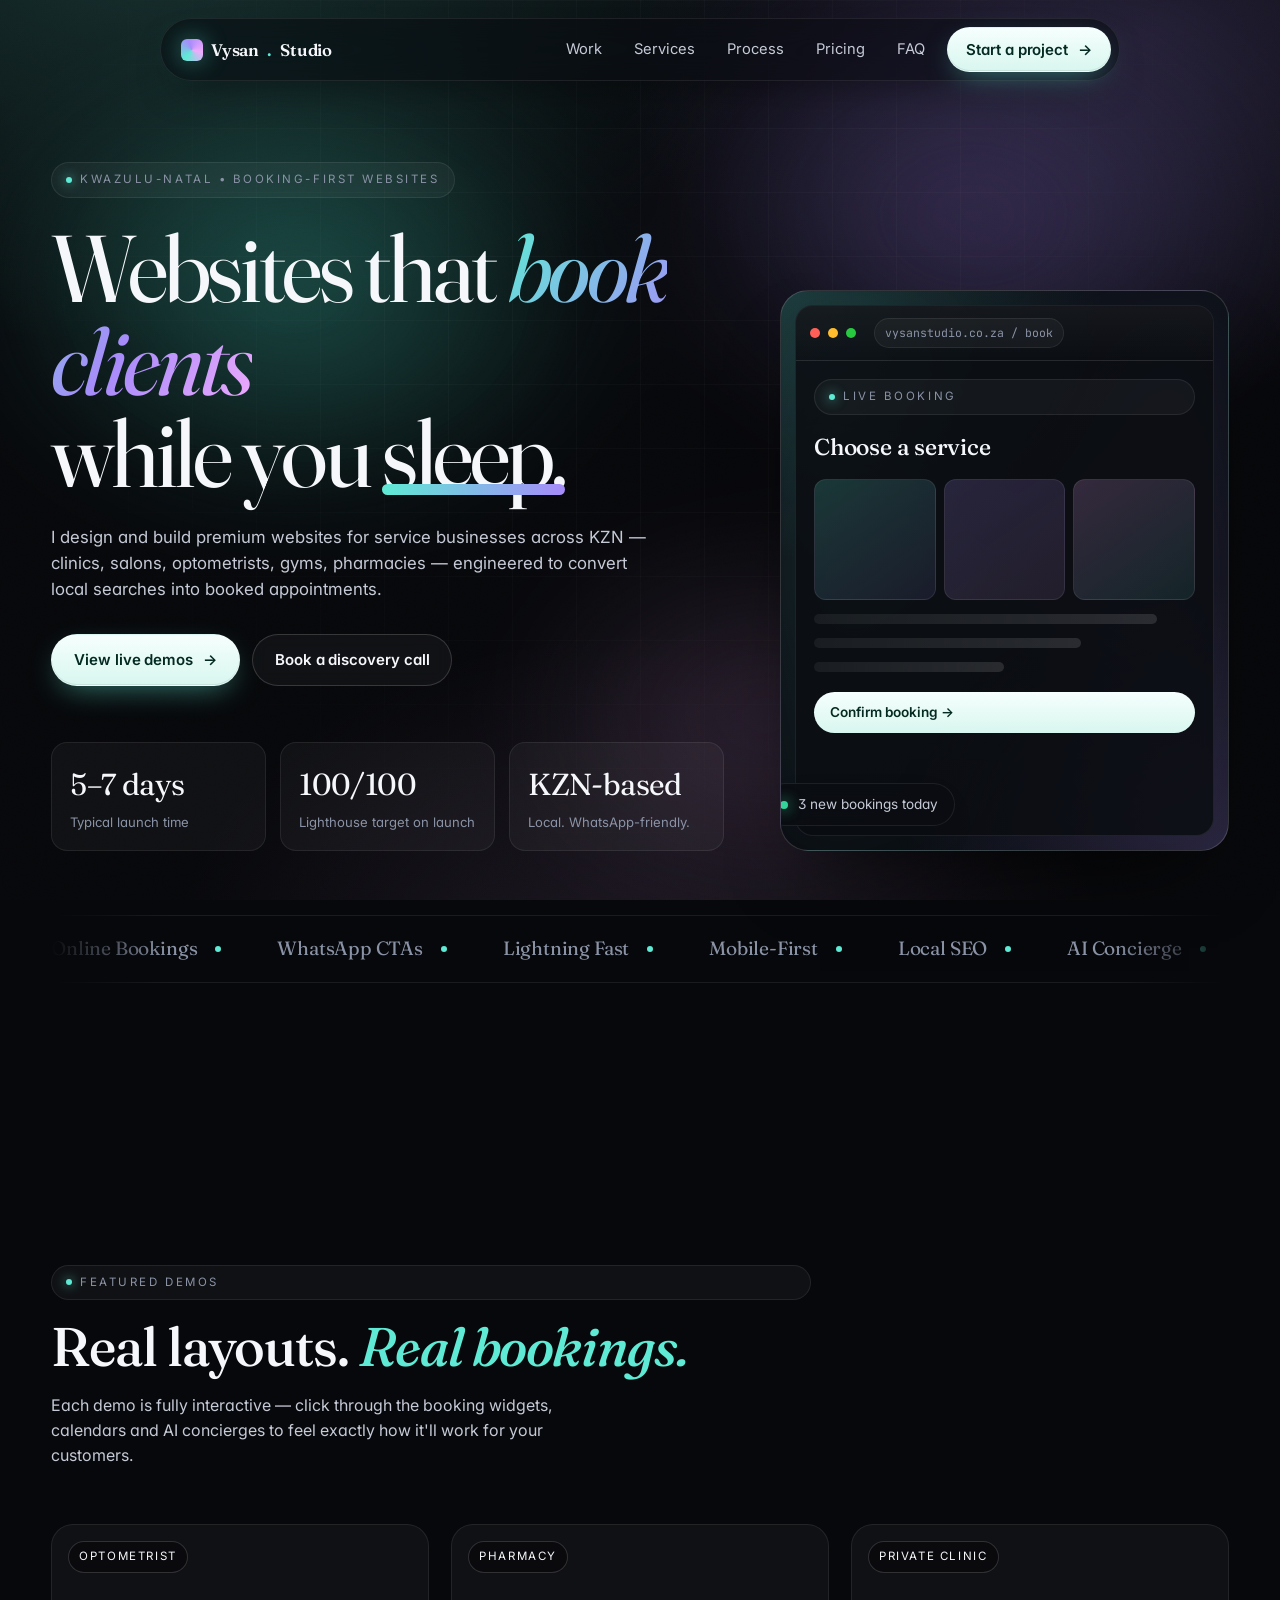
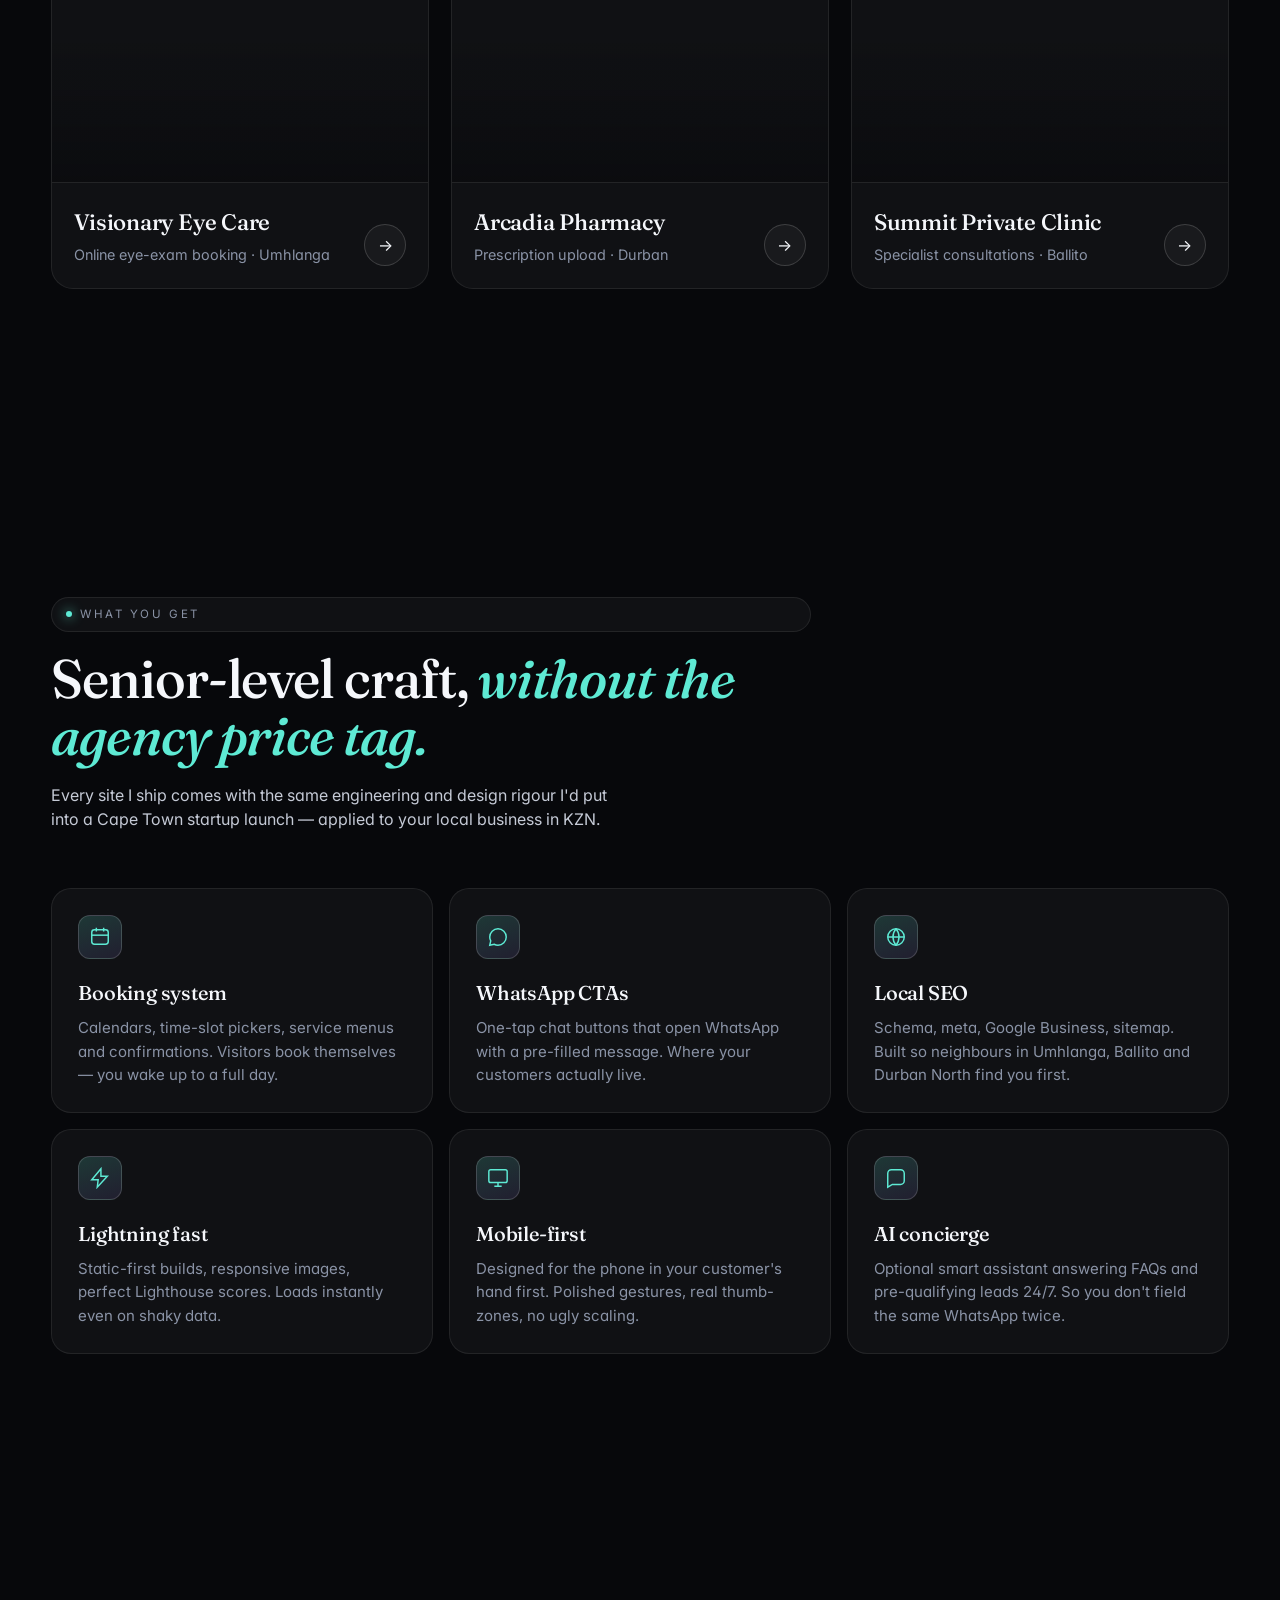
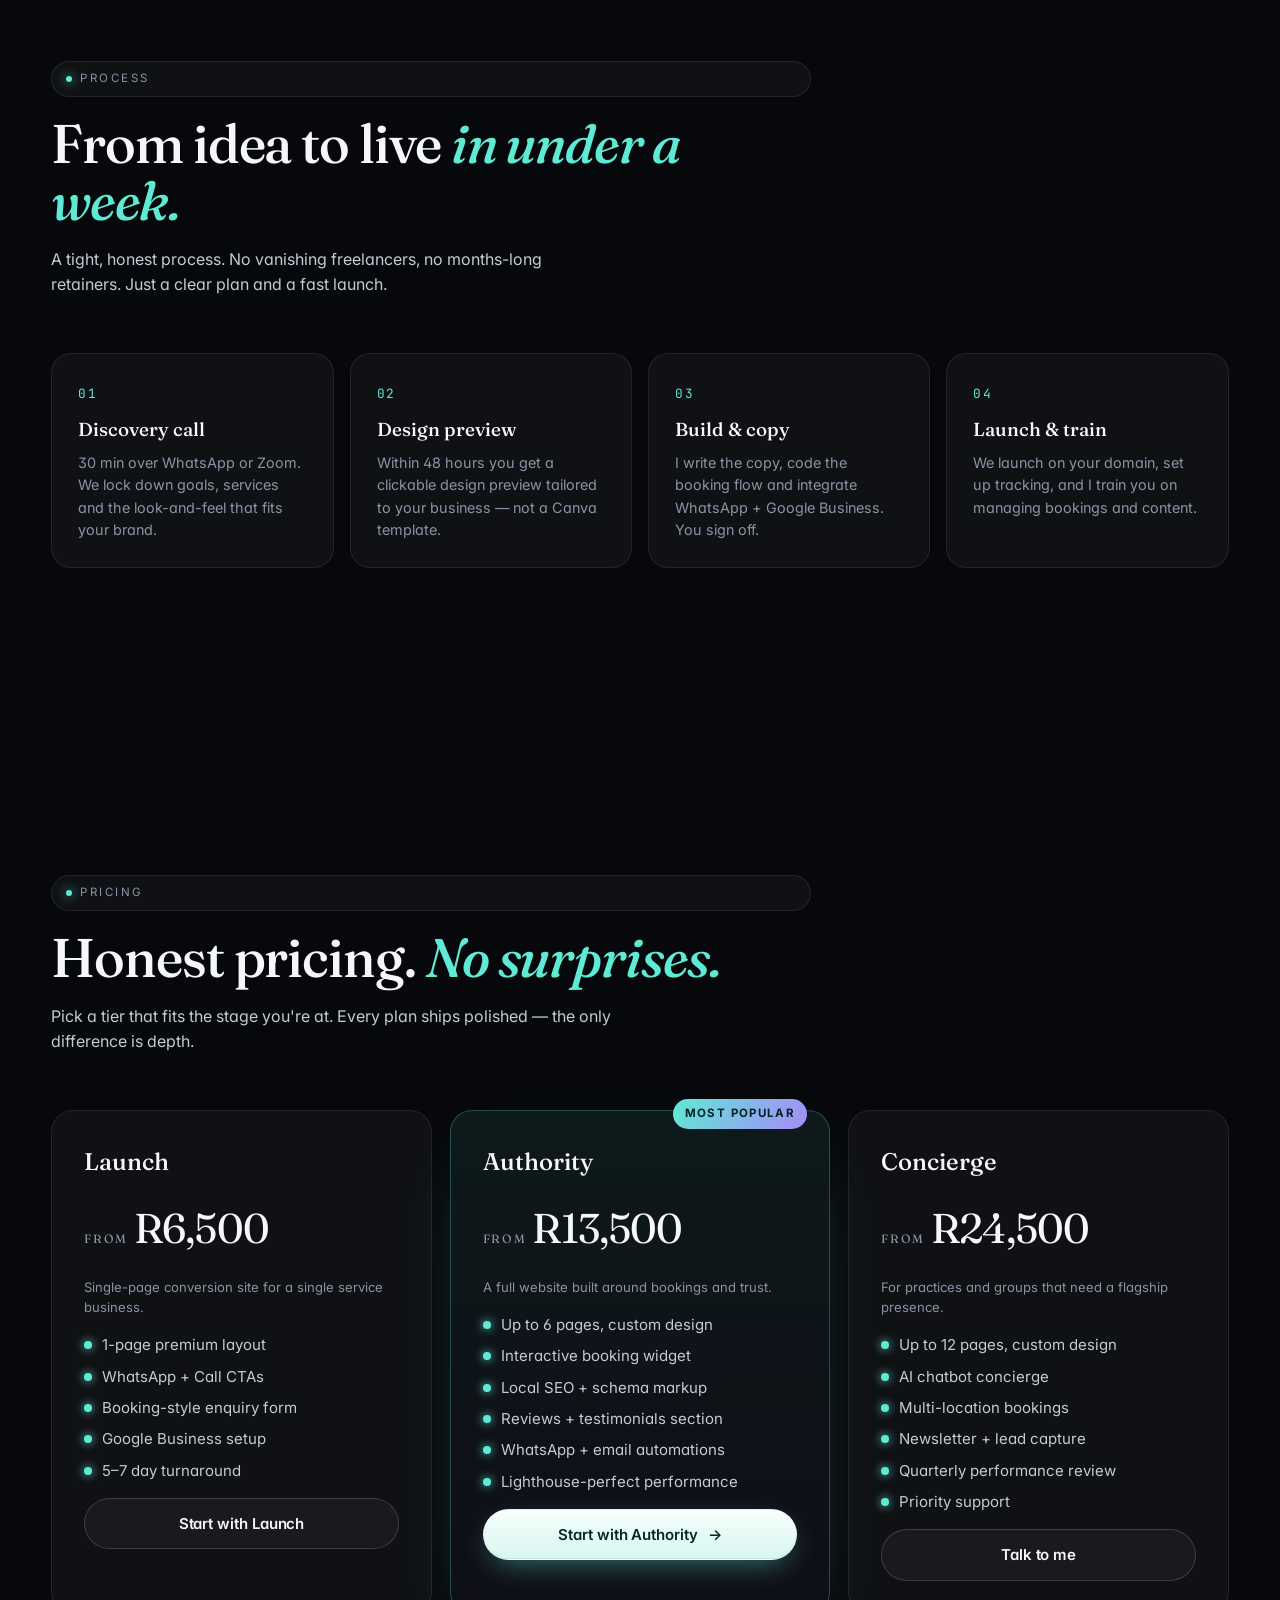
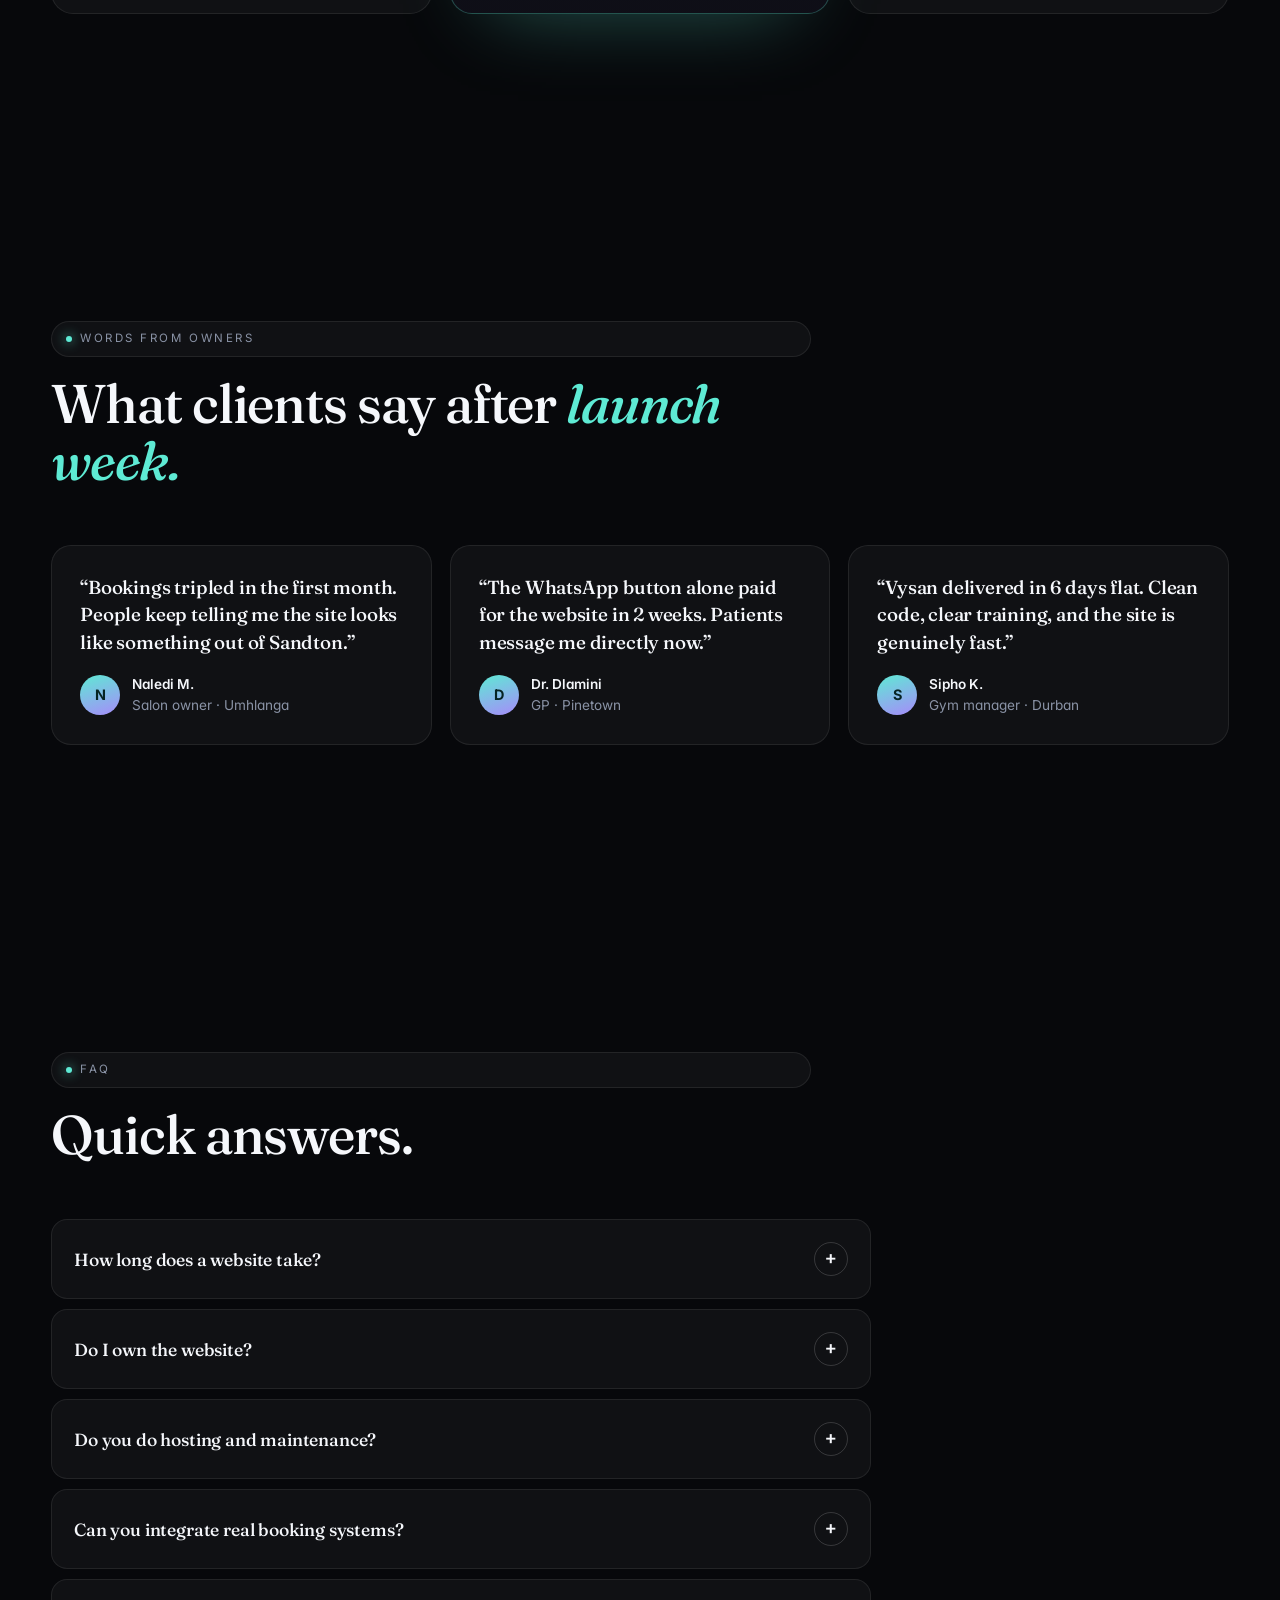
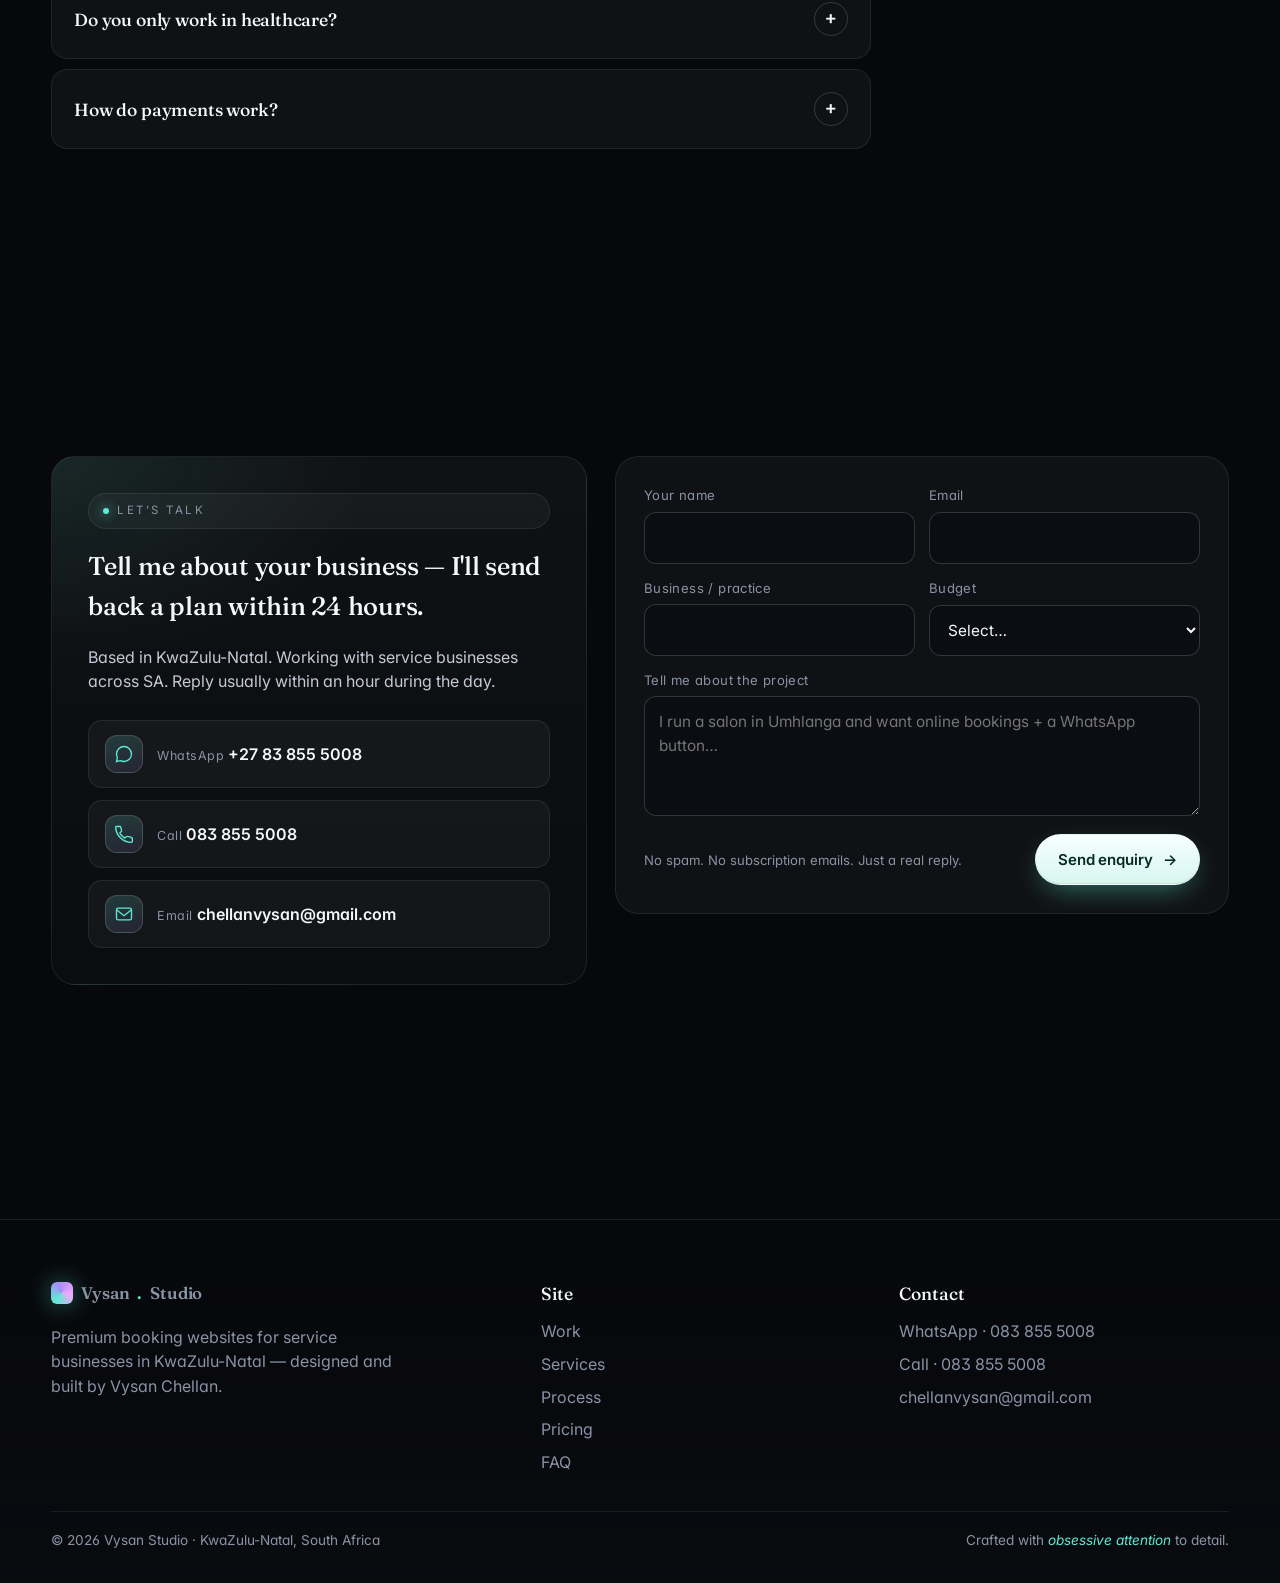
==== commit 893d8712: "Senior-grade redesign: animated hero, interactive booking demos, full design system Co-Authored-By: " ====
--- a/index.html
+++ b/index.html
@@ -2,117 +2,485 @@
 <html lang="en">
 <head>
   <meta charset="UTF-8" />
-  <meta name="viewport" content="width=device-width, initial-scale=1.0"/>
-  <title>Vysan Studio — Premium Healthcare Web Design</title>
-  <meta name="description" content="Premium websites for private practices, optometrists, and pharmacies. Designed to convert." />
-  <link rel="preconnect" href="https://fonts.googleapis.com">
-  <link rel="preconnect" href="https://fonts.gstatic.com" crossorigin>
-  <link href="https://fonts.googleapis.com/css2?family=Inter:wght@300;400;500;600&family=Playfair+Display:wght@500;700&display=swap" rel="stylesheet">
-  <link rel="stylesheet" href="style.css"/>
+  <meta name="viewport" content="width=device-width, initial-scale=1.0" />
+  <meta name="theme-color" content="#07080b" />
+  <title>Vysan Studio — Booking & Service Websites for KZN Businesses</title>
+  <meta name="description" content="High-end websites for service businesses in KwaZulu-Natal — clinics, optometrists, pharmacies, salons and more. Built for trust, speed, and bookings." />
+  <meta property="og:title" content="Vysan Studio — Booking & Service Websites for KZN" />
+  <meta property="og:description" content="Premium websites that turn visitors into bookings. Built in KwaZulu-Natal, South Africa." />
+  <meta property="og:type" content="website" />
+  <link rel="icon" href="data:image/svg+xml;utf8,<svg xmlns='http://www.w3.org/2000/svg' viewBox='0 0 32 32'><rect width='32' height='32' rx='8' fill='%235eead4'/><text x='50%25' y='58%25' text-anchor='middle' font-family='serif' font-weight='700' font-size='18' fill='%23042b22'>V</text></svg>" />
+
+  <link rel="preconnect" href="https://fonts.googleapis.com" />
+  <link rel="preconnect" href="https://fonts.gstatic.com" crossorigin />
+  <link href="https://fonts.googleapis.com/css2?family=Inter:wght@300;400;500;600;700&family=Fraunces:opsz,wght,SOFT@9..144,400;9..144,500;9..144,600&family=JetBrains+Mono:wght@400;500&display=swap" rel="stylesheet" />
+
+  <link rel="stylesheet" href="style.css" />
   <script defer src="script.js"></script>
 </head>
 <body class="portfolio">
-
-  <nav class="pill-nav glass">
-    <a class="logo" href="#">Vysan<span>Studio</span></a>
-    <div class="links">
-      <a href="#work">Work</a>
-      <a href="#pricing">Pricing</a>
-    </div>
-    <a class="btn btn-dark" href="#contact">Start Project</a>
+  <div class="aurora" aria-hidden="true"></div>
+  <div class="noise" aria-hidden="true"></div>
+
+  <!-- Navigation -->
+  <header class="nav">
+    <div class="nav-inner">
+      <a href="#top" class="nav-logo"><span class="mark"></span> Vysan<span style="color: var(--accent);">.</span>Studio</a>
+      <nav class="nav-links" aria-label="Primary">
+        <a href="#work">Work</a>
+        <a href="#services">Services</a>
+        <a href="#process">Process</a>
+        <a href="#pricing">Pricing</a>
+        <a href="#faq">FAQ</a>
+      </nav>
+      <a class="btn btn-primary" href="#contact">Start a project <span class="arrow">→</span></a>
+      <button class="nav-toggle" aria-label="Open menu" aria-expanded="false"><span></span></button>
+    </div>
+  </header>
+  <nav class="nav-mobile" aria-label="Mobile">
+    <a href="#work">Work</a>
+    <a href="#services">Services</a>
+    <a href="#process">Process</a>
+    <a href="#pricing">Pricing</a>
+    <a href="#faq">FAQ</a>
+    <a class="btn btn-primary" href="#contact">Start a project →</a>
   </nav>
 
-  <header class="hero container reveal">
-    <p class="tag">South Africa • Healthcare Web Specialist</p>
-    <h1>Healthcare websites that feel <span class="italic">premium</span> and convert new patients.</h1>
-    <p class="sub">I build high-end websites for private practices, optometrists and pharmacies that drive bookings and trust instantly.</p>
-    <div class="actions">
-      <a class="btn btn-light" href="#work">View Demos</a>
-      <a class="btn btn-outline" href="#contact">Hire Me</a>
-    </div>
-  </header>
-
+  <!-- Hero -->
+  <section id="top" class="hero container">
+    <div class="hero-grid">
+      <div class="reveal">
+        <span class="eyebrow"><span class="dot"></span> KwaZulu-Natal • Booking-first websites</span>
+        <h1>
+          Websites that
+          <em>book clients</em>
+          <br />while you <span class="underline">sleep.</span>
+        </h1>
+        <p class="hero-sub">
+          I design and build premium websites for service businesses across KZN — clinics, salons, optometrists, gyms, pharmacies — engineered to convert local searches into booked appointments.
+        </p>
+        <div class="hero-cta">
+          <a class="btn btn-primary" href="#work">View live demos <span class="arrow">→</span></a>
+          <a class="btn btn-ghost" href="#contact">Book a discovery call</a>
+        </div>
+
+        <div class="hero-stats">
+          <div class="stat">
+            <div class="num">5–7 days</div>
+            <div class="lbl">Typical launch time</div>
+          </div>
+          <div class="stat">
+            <div class="num">100/100</div>
+            <div class="lbl">Lighthouse target on launch</div>
+          </div>
+          <div class="stat">
+            <div class="num">KZN-based</div>
+            <div class="lbl">Local. WhatsApp-friendly.</div>
+          </div>
+        </div>
+      </div>
+
+      <div class="hero-mockup reveal" data-delay="2" aria-hidden="true">
+        <div class="browser">
+          <div class="browser-bar">
+            <span class="dot r"></span><span class="dot y"></span><span class="dot g"></span>
+            <span class="url">vysanstudio.co.za / book</span>
+          </div>
+          <div class="browser-body">
+            <span class="eyebrow"><span class="dot"></span> Live booking</span>
+            <h3>Choose a service</h3>
+            <div class="row">
+              <div class="tile"></div><div class="tile"></div><div class="tile"></div>
+            </div>
+            <div class="skel w-90"></div>
+            <div class="skel w-70"></div>
+            <div class="skel w-50"></div>
+            <span class="pill-cta">Confirm booking →</span>
+          </div>
+        </div>
+        <div class="float-chip"><span class="dot"></span> 3 new bookings today</div>
+      </div>
+    </div>
+
+    <div class="marquee" aria-hidden="true">
+      <div class="marquee-track">
+        <span>Online Bookings <span class="sep"></span></span>
+        <span>WhatsApp CTAs <span class="sep"></span></span>
+        <span>Lightning Fast <span class="sep"></span></span>
+        <span>Mobile-First <span class="sep"></span></span>
+        <span>Local SEO <span class="sep"></span></span>
+        <span>AI Concierge <span class="sep"></span></span>
+        <span>Premium Design <span class="sep"></span></span>
+        <span>Online Bookings <span class="sep"></span></span>
+        <span>WhatsApp CTAs <span class="sep"></span></span>
+        <span>Lightning Fast <span class="sep"></span></span>
+        <span>Mobile-First <span class="sep"></span></span>
+        <span>Local SEO <span class="sep"></span></span>
+        <span>AI Concierge <span class="sep"></span></span>
+        <span>Premium Design <span class="sep"></span></span>
+      </div>
+    </div>
+  </section>
+
+  <!-- Work -->
   <section id="work" class="section container">
-    <h2 class="section-title">Featured Healthcare Demos</h2>
+    <div class="section-head reveal">
+      <span class="eyebrow"><span class="dot"></span> Featured demos</span>
+      <h2>Real layouts. <em>Real bookings.</em></h2>
+      <p>Each demo is fully interactive — click through the booking widgets, calendars and AI concierges to feel exactly how it'll work for your customers.</p>
+    </div>
 
     <div class="work-grid">
-      <a class="work-card" href="optometrist.html">
-        <div class="work-img" style="background-image:url('https://images.unsplash.com/photo-1523475472560-d2df97ec485c?auto=format&fit=crop&q=80&w=1400');"></div>
+      <a class="work-card reveal" href="optometrist.html">
+        <span class="work-tag">Optometrist</span>
+        <div class="work-img" style="background-image:url('https://images.unsplash.com/photo-1574258495973-f010dfbb5371?auto=format&fit=crop&q=80&w=1400');"></div>
         <div class="work-meta">
           <div>
-            <h3>Visionary Optometry</h3>
-            <p>Optometrist Demo</p>
-          </div>
-          <span>View ↗</span>
+            <h3>Visionary Eye Care</h3>
+            <p>Online eye-exam booking · Umhlanga</p>
+          </div>
+          <span class="work-arrow" aria-hidden="true">→</span>
         </div>
       </a>
 
-      <a class="work-card" href="pharmacy.html">
-        <div class="work-img" style="background-image:url('https://images.unsplash.com/photo-1580281657521-3987b6a21f4b?auto=format&fit=crop&q=80&w=1400');"></div>
+      <a class="work-card reveal" data-delay="1" href="pharmacy.html">
+        <span class="work-tag">Pharmacy</span>
+        <div class="work-img" style="background-image:url('https://images.unsplash.com/photo-1576091160550-2173dba999ef?auto=format&fit=crop&q=80&w=1400');"></div>
         <div class="work-meta">
           <div>
             <h3>Arcadia Pharmacy</h3>
-            <p>Pharmacy Demo</p>
-          </div>
-          <span>View ↗</span>
+            <p>Prescription upload · Durban</p>
+          </div>
+          <span class="work-arrow" aria-hidden="true">→</span>
         </div>
       </a>
 
-      <a class="work-card" href="clinic.html">
-        <div class="work-img" style="background-image:url('https://images.unsplash.com/photo-1526256262350-7da7584cf5eb?auto=format&fit=crop&q=80&w=1400');"></div>
+      <a class="work-card reveal" data-delay="2" href="clinic.html">
+        <span class="work-tag">Private clinic</span>
+        <div class="work-img" style="background-image:url('https://images.unsplash.com/photo-1551601651-2a8555f1a136?auto=format&fit=crop&q=80&w=1400');"></div>
         <div class="work-meta">
           <div>
             <h3>Summit Private Clinic</h3>
-            <p>Doctors Practice Demo</p>
-          </div>
-          <span>View ↗</span>
+            <p>Specialist consultations · Ballito</p>
+          </div>
+          <span class="work-arrow" aria-hidden="true">→</span>
         </div>
       </a>
     </div>
   </section>
 
-  <section id="pricing" class="section container reveal">
-    <h2 class="section-title">Transparent Pricing</h2>
+  <!-- Capabilities -->
+  <section id="services" class="section container">
+    <div class="section-head reveal">
+      <span class="eyebrow"><span class="dot"></span> What you get</span>
+      <h2>Senior-level craft, <em>without the agency price tag.</em></h2>
+      <p>Every site I ship comes with the same engineering and design rigour I'd put into a Cape Town startup launch — applied to your local business in KZN.</p>
+    </div>
+
+    <div class="cap-grid">
+      <div class="cap-card reveal">
+        <div class="cap-icon" aria-hidden="true">
+          <svg width="22" height="22" viewBox="0 0 24 24" fill="none" stroke="currentColor" stroke-width="1.6"><rect x="3" y="4" width="18" height="16" rx="3"/><path d="M3 10h18"/><path d="M8 2v4M16 2v4"/></svg>
+        </div>
+        <h3>Booking system</h3>
+        <p>Calendars, time-slot pickers, service menus and confirmations. Visitors book themselves — you wake up to a full day.</p>
+      </div>
+      <div class="cap-card reveal" data-delay="1">
+        <div class="cap-icon" aria-hidden="true">
+          <svg width="22" height="22" viewBox="0 0 24 24" fill="none" stroke="currentColor" stroke-width="1.6"><path d="M21 12c0 4.97-4.03 9-9 9-1.55 0-3-.39-4.27-1.07L3 21l1.07-4.73A8.96 8.96 0 0 1 3 12c0-4.97 4.03-9 9-9s9 4.03 9 9z"/></svg>
+        </div>
+        <h3>WhatsApp CTAs</h3>
+        <p>One-tap chat buttons that open WhatsApp with a pre-filled message. Where your customers actually live.</p>
+      </div>
+      <div class="cap-card reveal" data-delay="2">
+        <div class="cap-icon" aria-hidden="true">
+          <svg width="22" height="22" viewBox="0 0 24 24" fill="none" stroke="currentColor" stroke-width="1.6"><circle cx="12" cy="12" r="9"/><path d="M3 12h18M12 3a14 14 0 0 1 0 18M12 3a14 14 0 0 0 0 18"/></svg>
+        </div>
+        <h3>Local SEO</h3>
+        <p>Schema, meta, Google Business, sitemap. Built so neighbours in Umhlanga, Ballito and Durban North find you first.</p>
+      </div>
+      <div class="cap-card reveal">
+        <div class="cap-icon" aria-hidden="true">
+          <svg width="22" height="22" viewBox="0 0 24 24" fill="none" stroke="currentColor" stroke-width="1.6"><path d="M13 2L3 14h7l-1 8 11-12h-7l0-8z"/></svg>
+        </div>
+        <h3>Lightning fast</h3>
+        <p>Static-first builds, responsive images, perfect Lighthouse scores. Loads instantly even on shaky data.</p>
+      </div>
+      <div class="cap-card reveal" data-delay="1">
+        <div class="cap-icon" aria-hidden="true">
+          <svg width="22" height="22" viewBox="0 0 24 24" fill="none" stroke="currentColor" stroke-width="1.6"><rect x="2" y="3" width="20" height="14" rx="2"/><path d="M8 21h8M12 17v4"/></svg>
+        </div>
+        <h3>Mobile-first</h3>
+        <p>Designed for the phone in your customer's hand first. Polished gestures, real thumb-zones, no ugly scaling.</p>
+      </div>
+      <div class="cap-card reveal" data-delay="2">
+        <div class="cap-icon" aria-hidden="true">
+          <svg width="22" height="22" viewBox="0 0 24 24" fill="none" stroke="currentColor" stroke-width="1.6"><path d="M21 15a4 4 0 0 1-4 4H8l-5 3V7a4 4 0 0 1 4-4h10a4 4 0 0 1 4 4z"/></svg>
+        </div>
+        <h3>AI concierge</h3>
+        <p>Optional smart assistant answering FAQs and pre-qualifying leads 24/7. So you don't field the same WhatsApp twice.</p>
+      </div>
+    </div>
+  </section>
+
+  <!-- Process -->
+  <section id="process" class="section container">
+    <div class="section-head reveal">
+      <span class="eyebrow"><span class="dot"></span> Process</span>
+      <h2>From idea to live <em>in under a week.</em></h2>
+      <p>A tight, honest process. No vanishing freelancers, no months-long retainers. Just a clear plan and a fast launch.</p>
+    </div>
+
+    <div class="steps">
+      <div class="step reveal">
+        <h4>Discovery call</h4>
+        <p>30 min over WhatsApp or Zoom. We lock down goals, services and the look-and-feel that fits your brand.</p>
+      </div>
+      <div class="step reveal" data-delay="1">
+        <h4>Design preview</h4>
+        <p>Within 48 hours you get a clickable design preview tailored to your business — not a Canva template.</p>
+      </div>
+      <div class="step reveal" data-delay="2">
+        <h4>Build &amp; copy</h4>
+        <p>I write the copy, code the booking flow and integrate WhatsApp + Google Business. You sign off.</p>
+      </div>
+      <div class="step reveal" data-delay="3">
+        <h4>Launch &amp; train</h4>
+        <p>We launch on your domain, set up tracking, and I train you on managing bookings and content.</p>
+      </div>
+    </div>
+  </section>
+
+  <!-- Pricing -->
+  <section id="pricing" class="section container">
+    <div class="section-head reveal">
+      <span class="eyebrow"><span class="dot"></span> Pricing</span>
+      <h2>Honest pricing. <em>No surprises.</em></h2>
+      <p>Pick a tier that fits the stage you're at. Every plan ships polished — the only difference is depth.</p>
+    </div>
+
     <div class="pricing-grid">
-      <div class="price-card glass">
-        <h3>Practice Launch</h3>
-        <div class="price">R6,000+</div>
-        <p>Single-page site designed for bookings.</p>
+      <div class="price-card reveal">
+        <h3>Launch</h3>
+        <div class="amount"><span class="from">From</span> R6,500</div>
+        <p class="price-note">Single-page conversion site for a single service business.</p>
         <ul>
-          <li>Premium layout + copy structure</li>
-          <li>Lead form + WhatsApp CTA</li>
+          <li>1-page premium layout</li>
+          <li>WhatsApp + Call CTAs</li>
+          <li>Booking-style enquiry form</li>
+          <li>Google Business setup</li>
           <li>5–7 day turnaround</li>
         </ul>
-      </div>
-
-      <div class="price-card glass featured">
-        <div class="pill">Most Popular</div>
-        <h3>Practice Authority</h3>
-        <div class="price">R13,000+</div>
-        <p>Full website designed for trust and growth.</p>
+        <a class="btn btn-ghost" href="#contact">Start with Launch</a>
+      </div>
+
+      <div class="price-card feature reveal" data-delay="1">
+        <span class="badge">Most popular</span>
+        <h3>Authority</h3>
+        <div class="amount"><span class="from">From</span> R13,500</div>
+        <p class="price-note">A full website built around bookings and trust.</p>
         <ul>
-          <li>Up to 6 pages</li>
-          <li>SEO + speed setup</li>
-          <li>AI chatbot mock integration</li>
+          <li>Up to 6 pages, custom design</li>
+          <li>Interactive booking widget</li>
+          <li>Local SEO + schema markup</li>
+          <li>Reviews + testimonials section</li>
+          <li>WhatsApp + email automations</li>
+          <li>Lighthouse-perfect performance</li>
         </ul>
-      </div>
-    </div>
-  </section>
-
-  <section id="contact" class="section container reveal">
-    <div class="contact-box glass">
-      <h2>Ready to elevate your practice?</h2>
-      <p>Replace with your real details:</p>
-      <p>Email: hello@vysanchellan.dev<br>WhatsApp: +27 00 000 0000</p>
-      <div class="actions">
-        <a class="btn btn-light" href="mailto:hello@vysanchellan.dev">Email Me</a>
-        <a class="btn btn-outline" href="https://wa.me/27000000000">WhatsApp</a>
-      </div>
-    </div>
-  </section>
-
-  <footer>
-    © 2026 Vysan Studio — Premium Healthcare Web Design
+        <a class="btn btn-primary" href="#contact">Start with Authority <span class="arrow">→</span></a>
+      </div>
+
+      <div class="price-card reveal" data-delay="2">
+        <h3>Concierge</h3>
+        <div class="amount"><span class="from">From</span> R24,500</div>
+        <p class="price-note">For practices and groups that need a flagship presence.</p>
+        <ul>
+          <li>Up to 12 pages, custom design</li>
+          <li>AI chatbot concierge</li>
+          <li>Multi-location bookings</li>
+          <li>Newsletter + lead capture</li>
+          <li>Quarterly performance review</li>
+          <li>Priority support</li>
+        </ul>
+        <a class="btn btn-ghost" href="#contact">Talk to me</a>
+      </div>
+    </div>
+  </section>
+
+  <!-- Testimonials -->
+  <section class="section container">
+    <div class="section-head reveal">
+      <span class="eyebrow"><span class="dot"></span> Words from owners</span>
+      <h2>What clients say after <em>launch week.</em></h2>
+    </div>
+
+    <div class="tests">
+      <div class="test-card reveal">
+        <p class="quote">“Bookings tripled in the first month. People keep telling me the site looks like something out of Sandton.”</p>
+        <div class="who">
+          <div class="avatar">N</div>
+          <div class="meta"><strong>Naledi M.</strong> Salon owner · Umhlanga</div>
+        </div>
+      </div>
+      <div class="test-card reveal" data-delay="1">
+        <p class="quote">“The WhatsApp button alone paid for the website in 2 weeks. Patients message me directly now.”</p>
+        <div class="who">
+          <div class="avatar">D</div>
+          <div class="meta"><strong>Dr. Dlamini</strong> GP · Pinetown</div>
+        </div>
+      </div>
+      <div class="test-card reveal" data-delay="2">
+        <p class="quote">“Vysan delivered in 6 days flat. Clean code, clear training, and the site is genuinely fast.”</p>
+        <div class="who">
+          <div class="avatar">S</div>
+          <div class="meta"><strong>Sipho K.</strong> Gym manager · Durban</div>
+        </div>
+      </div>
+    </div>
+  </section>
+
+  <!-- FAQ -->
+  <section id="faq" class="section container">
+    <div class="section-head reveal">
+      <span class="eyebrow"><span class="dot"></span> FAQ</span>
+      <h2>Quick answers.</h2>
+    </div>
+
+    <div class="faq reveal">
+      <details>
+        <summary>How long does a website take?</summary>
+        <p>Most Launch sites go live in 5–7 days. Authority sites take 10–14 days. Concierge typically takes 3 weeks. I always commit to a date in the proposal.</p>
+      </details>
+      <details>
+        <summary>Do I own the website?</summary>
+        <p>Yes — 100%. The domain stays in your name, the code is yours, and I'll hand over every credential. No lock-in, ever.</p>
+      </details>
+      <details>
+        <summary>Do you do hosting and maintenance?</summary>
+        <p>Yes. Hosting is R250/month including SSL, backups, and small content updates. You can also self-host — I'll set it up either way.</p>
+      </details>
+      <details>
+        <summary>Can you integrate real booking systems?</summary>
+        <p>Absolutely. I integrate Calendly, Fresha, Google Calendar, or build a custom booking system that posts straight to your WhatsApp and email.</p>
+      </details>
+      <details>
+        <summary>Do you only work in healthcare?</summary>
+        <p>No — anything booking-driven works: salons, barbers, gyms, optometrists, dentists, pharmacies, mobile mechanics, tutors, photographers. The framework is the same.</p>
+      </details>
+      <details>
+        <summary>How do payments work?</summary>
+        <p>50% to start, 50% on launch. EFT or PayShap. Invoices in ZAR. No subscriptions unless you opt in to maintenance.</p>
+      </details>
+    </div>
+  </section>
+
+  <!-- Contact -->
+  <section id="contact" class="section container">
+    <div class="contact">
+      <div class="contact-card reveal">
+        <span class="eyebrow"><span class="dot"></span> Let's talk</span>
+        <h3>Tell me about your business — I'll send back a plan within 24 hours.</h3>
+        <p>Based in KwaZulu-Natal. Working with service businesses across SA. Reply usually within an hour during the day.</p>
+
+        <div class="contact-list">
+          <a class="contact-row" href="https://wa.me/27838555008?text=Hi%20Vysan%2C%20I%27d%20like%20a%20website%20for%20my%20business.">
+            <span class="ico" aria-hidden="true">
+              <svg width="20" height="20" viewBox="0 0 24 24" fill="none" stroke="currentColor" stroke-width="1.6"><path d="M21 12c0 4.97-4.03 9-9 9-1.55 0-3-.39-4.27-1.07L3 21l1.07-4.73A8.96 8.96 0 0 1 3 12c0-4.97 4.03-9 9-9s9 4.03 9 9z"/></svg>
+            </span>
+            <span>
+              <span class="lbl">WhatsApp</span>
+              <span class="val">+27 83 855 5008</span>
+            </span>
+          </a>
+          <a class="contact-row" href="tel:+27838555008">
+            <span class="ico" aria-hidden="true">
+              <svg width="20" height="20" viewBox="0 0 24 24" fill="none" stroke="currentColor" stroke-width="1.6"><path d="M22 16.92V21a1 1 0 0 1-1.09 1A19 19 0 0 1 2 4.09 1 1 0 0 1 3 3h4.09a1 1 0 0 1 1 .75l1 4a1 1 0 0 1-.27 1L7 10.91a16 16 0 0 0 6 6l2.16-1.82a1 1 0 0 1 1-.27l4 1a1 1 0 0 1 .75 1z"/></svg>
+            </span>
+            <span>
+              <span class="lbl">Call</span>
+              <span class="val">083 855 5008</span>
+            </span>
+          </a>
+          <a class="contact-row" href="mailto:chellanvysan@gmail.com">
+            <span class="ico" aria-hidden="true">
+              <svg width="20" height="20" viewBox="0 0 24 24" fill="none" stroke="currentColor" stroke-width="1.6"><rect x="3" y="5" width="18" height="14" rx="2"/><path d="M3 7l9 7 9-7"/></svg>
+            </span>
+            <span>
+              <span class="lbl">Email</span>
+              <span class="val">chellanvysan@gmail.com</span>
+            </span>
+          </a>
+        </div>
+      </div>
+
+      <form class="contact-form reveal" data-delay="1" data-contact-form novalidate>
+        <div class="row">
+          <div class="field">
+            <label for="name">Your name</label>
+            <input id="name" name="name" type="text" autocomplete="name" required />
+          </div>
+          <div class="field">
+            <label for="email">Email</label>
+            <input id="email" name="email" type="email" autocomplete="email" required />
+          </div>
+        </div>
+        <div class="row">
+          <div class="field">
+            <label for="business">Business / practice</label>
+            <input id="business" name="business" type="text" />
+          </div>
+          <div class="field">
+            <label for="budget">Budget</label>
+            <select id="budget" name="budget">
+              <option value="">Select…</option>
+              <option>Under R10k</option>
+              <option>R10k – R20k</option>
+              <option>R20k – R40k</option>
+              <option>R40k+</option>
+            </select>
+          </div>
+        </div>
+        <div class="field">
+          <label for="message">Tell me about the project</label>
+          <textarea id="message" name="message" placeholder="I run a salon in Umhlanga and want online bookings + a WhatsApp button…"></textarea>
+        </div>
+        <div class="submit-row">
+          <span class="form-note">No spam. No subscription emails. Just a real reply.</span>
+          <button class="btn btn-primary" type="submit">Send enquiry <span class="arrow">→</span></button>
+        </div>
+      </form>
+    </div>
+  </section>
+
+  <footer class="foot">
+    <div class="container foot-grid">
+      <div>
+        <a class="nav-logo" href="#top"><span class="mark"></span> Vysan<span style="color: var(--accent);">.</span>Studio</a>
+        <p style="margin-top:14px; max-width: 36ch;">Premium booking websites for service businesses in KwaZulu-Natal — designed and built by Vysan Chellan.</p>
+      </div>
+      <div>
+        <h4>Site</h4>
+        <ul>
+          <li><a href="#work">Work</a></li>
+          <li><a href="#services">Services</a></li>
+          <li><a href="#process">Process</a></li>
+          <li><a href="#pricing">Pricing</a></li>
+          <li><a href="#faq">FAQ</a></li>
+        </ul>
+      </div>
+      <div>
+        <h4>Contact</h4>
+        <ul>
+          <li><a href="https://wa.me/27838555008">WhatsApp · 083 855 5008</a></li>
+          <li><a href="tel:+27838555008">Call · 083 855 5008</a></li>
+          <li><a href="mailto:chellanvysan@gmail.com">chellanvysan@gmail.com</a></li>
+        </ul>
+      </div>
+    </div>
+    <div class="container foot-bottom">
+      <span>© <span data-year>2026</span> Vysan Studio · KwaZulu-Natal, South Africa</span>
+      <span class="made">Crafted with <em>obsessive attention</em> to detail.</span>
+    </div>
   </footer>
 </body>
 </html>
--- a/style.css
+++ b/style.css
@@ -1,229 +1,901 @@
-:root{
-  --bg:#05070f;
-  --bg-soft:#0b1020;
-  --card:#11172bd9;
-  --line:#ffffff22;
-  --txt:#eaf1ff;
-  --muted:#9fb0d6;
-  --blue:#73e0ff;
-  --violet:#8f7dff;
-  --pink:#ff7bc7;
-  --accent:linear-gradient(90deg,var(--blue),var(--violet),var(--pink));
-  --shadow:0 30px 80px rgba(0,0,0,.45);
-}
-
-*{box-sizing:border-box}
-html,body{margin:0;padding:0}
-body{
-  font-family:Inter,system-ui,Segoe UI,Roboto,Arial,sans-serif;
+/* ============================================================
+   Vysan Studio — Senior-grade design system
+   Mobile-first, dark canvas, glassmorphism, kinetic accents
+   ============================================================ */
+
+:root {
+  /* Palette */
+  --bg-0: #07080b;
+  --bg-1: #0b0d12;
+  --bg-2: #11141b;
+  --surface: rgba(255, 255, 255, 0.04);
+  --surface-2: rgba(255, 255, 255, 0.06);
+  --border: rgba(255, 255, 255, 0.08);
+  --border-strong: rgba(255, 255, 255, 0.16);
+  --text: #f5f7fb;
+  --text-dim: #c5cad6;
+  --muted: #8a93a6;
+  --muted-2: #5b6273;
+
+  /* Brand */
+  --accent: #5eead4;          /* electric mint */
+  --accent-2: #a78bfa;         /* violet */
+  --accent-3: #f0abfc;         /* pink */
+  --warn: #fbbf24;
+  --ok: #34d399;
+  --danger: #fb7185;
+
+  /* Vertical themes */
+  --opto: #67e8f9;
+  --pharm: #34d399;
+  --clinic: #fda4af;
+  --salon: #f0abfc;
+
+  /* Type */
+  --font-sans: "Inter", ui-sans-serif, system-ui, -apple-system, "Segoe UI", Roboto, sans-serif;
+  --font-display: "Fraunces", "Playfair Display", "Times New Roman", serif;
+  --font-mono: "JetBrains Mono", ui-monospace, SFMono-Regular, Menlo, monospace;
+
+  /* Layout */
+  --radius-sm: 10px;
+  --radius: 18px;
+  --radius-lg: 28px;
+  --shadow-sm: 0 1px 2px rgba(0, 0, 0, 0.4);
+  --shadow-md: 0 18px 40px -20px rgba(0, 0, 0, 0.6);
+  --shadow-lg: 0 40px 80px -40px rgba(0, 0, 0, 0.8);
+  --container: min(1200px, 92%);
+  --pad-section: clamp(80px, 12vw, 160px);
+
+  /* Motion */
+  --ease-out: cubic-bezier(0.22, 1, 0.36, 1);
+  --ease-in-out: cubic-bezier(0.65, 0, 0.35, 1);
+  --t-fast: 180ms;
+  --t-med: 320ms;
+  --t-slow: 560ms;
+}
+
+* { box-sizing: border-box; margin: 0; padding: 0; }
+html { scroll-behavior: smooth; -webkit-text-size-adjust: 100%; }
+html:focus-within { scroll-behavior: smooth; }
+
+body {
+  font-family: var(--font-sans);
+  font-feature-settings: "ss01", "cv11";
+  background: var(--bg-0);
+  color: var(--text);
+  line-height: 1.55;
+  -webkit-font-smoothing: antialiased;
+  text-rendering: optimizeLegibility;
+  overflow-x: hidden;
+  min-height: 100dvh;
+}
+
+a { color: inherit; text-decoration: none; }
+img, svg { display: block; max-width: 100%; }
+button { font: inherit; color: inherit; cursor: pointer; }
+input, textarea, select { font: inherit; color: inherit; }
+::selection { background: var(--accent); color: #062323; }
+
+/* ============================================================
+   Backdrop — animated aurora field
+   ============================================================ */
+.aurora {
+  position: fixed; inset: 0; z-index: -1; overflow: hidden; pointer-events: none;
   background:
-    radial-gradient(900px 500px at -10% 0%, #2e74ff22, transparent 60%),
-    radial-gradient(1000px 500px at 110% 20%, #8a45ff22, transparent 60%),
-    var(--bg);
-  color:var(--txt);
-  line-height:1.6;
-  overflow-x:hidden;
-}
-a{text-decoration:none;color:inherit}
-
-.container{width:min(1120px,92%);margin-inline:auto}
-.section{padding:90px 0}
-.glass{
-  background:linear-gradient(180deg,#ffffff14,#ffffff08);
-  border:1px solid var(--line);
-  backdrop-filter:blur(14px);
-  -webkit-backdrop-filter:blur(14px);
-  border-radius:18px;
-}
-
-.grid-overlay{
-  position:fixed; inset:0; z-index:-3; pointer-events:none; opacity:.12;
+    radial-gradient(1100px 700px at 12% -8%, rgba(94, 234, 212, 0.18), transparent 60%),
+    radial-gradient(900px 600px at 90% 4%, rgba(167, 139, 250, 0.16), transparent 60%),
+    radial-gradient(800px 600px at 50% 110%, rgba(240, 171, 252, 0.10), transparent 60%),
+    var(--bg-0);
+}
+.aurora::before {
+  content: "";
+  position: absolute; inset: -20%;
+  background:
+    radial-gradient(closest-side, rgba(94, 234, 212, 0.35), transparent) 20% 30% / 36% 36% no-repeat,
+    radial-gradient(closest-side, rgba(167, 139, 250, 0.28), transparent) 80% 20% / 38% 38% no-repeat,
+    radial-gradient(closest-side, rgba(240, 171, 252, 0.18), transparent) 60% 80% / 30% 30% no-repeat;
+  filter: blur(60px) saturate(120%);
+  animation: drift 22s var(--ease-in-out) infinite alternate;
+  opacity: .9;
+}
+.aurora::after {
+  content: "";
+  position: absolute; inset: 0;
   background-image:
-    linear-gradient(to right, #ffffff10 1px, transparent 1px),
-    linear-gradient(to bottom, #ffffff10 1px, transparent 1px);
-  background-size:44px 44px;
-}
-.blob{
-  position:fixed; z-index:-2; filter:blur(70px); border-radius:50%;
-  width:360px;height:360px;pointer-events:none;opacity:.35
-}
-.blob-a{left:-80px;top:120px;background:#5fe2ff}
-.blob-b{right:-80px;top:360px;background:#8f7dff}
-
-.nav-wrap{position:sticky;top:14px;z-index:20;padding-top:14px}
-.nav{
-  display:flex;align-items:center;justify-content:space-between;
-  padding:12px 14px;
-}
-.logo{font-weight:900;letter-spacing:.3px}
-.logo-dot{width:10px;height:10px;border-radius:999px;display:inline-block;background:var(--blue);margin-right:8px;box-shadow:0 0 14px var(--blue)}
-.logo-lite{color:#b8c8ff}
-.menu{display:flex;gap:18px;align-items:center}
-.menu a{color:var(--muted);font-weight:600}
-.menu a:hover{color:#fff}
-.menu-cta{
-  padding:9px 14px;border-radius:11px;background:#ffffff12;border:1px solid var(--line);color:#fff !important
-}
-.menu-btn{
-  display:none;border:1px solid var(--line);background:#ffffff10;color:#fff;border-radius:10px;padding:7px 10px
-}
-
-.hero{
-  min-height:86vh;
-  display:grid;
-  grid-template-columns:1.2fr .8fr;
-  align-items:center;
-  gap:24px;
-}
-.kicker{
-  font-size:.78rem;
-  letter-spacing:.13em;
-  text-transform:uppercase;
-  color:#8ff0ff;
-  font-weight:800;
-}
-h1{
-  font-family:"Space Grotesk",Inter,sans-serif;
-  font-size:clamp(2.1rem,6vw,5rem);
-  line-height:1.02;
-  margin:.5rem 0 .8rem;
-}
-.grad-text{
-  background:var(--accent);
-  -webkit-background-clip:text;
-  background-clip:text;
-  color:transparent;
-}
-.sub{max-width:680px;color:var(--muted);font-size:1.1rem}
-
-.hero-actions{display:flex;gap:12px;margin-top:22px;flex-wrap:wrap}
-.btn{
-  border:none;border-radius:13px;padding:12px 18px;font-weight:800;cursor:pointer;
-  transition:.2s ease;display:inline-flex;align-items:center;justify-content:center
-}
-.btn-primary{
-  color:#041022;background:var(--accent);box-shadow:0 12px 40px #7e7eff33
-}
-.btn-primary:hover{transform:translateY(-2px)}
-.btn-secondary{
-  color:#fff;background:#ffffff10;border:1px solid var(--line)
-}
-.btn-secondary:hover{background:#ffffff18}
-
-.hero-stats{
-  margin-top:28px;display:grid;grid-template-columns:repeat(3,1fr);gap:12px
-}
-.hero-stats div{
-  background:#ffffff08;border:1px solid var(--line);border-radius:14px;padding:12px
-}
-.hero-stats strong{display:block;font-size:1rem}
-.hero-stats span{color:var(--muted);font-size:.9rem}
-
-.hero-card{padding:22px}
-.card-kicker{font-size:.75rem;color:#98e6ff;text-transform:uppercase;letter-spacing:.12em;font-weight:800}
-.hero-card h3{margin:.3rem 0}
-.card-text{color:var(--muted)}
-.hero-card ul{padding-left:18px;margin:12px 0;color:#c9d6f7}
-.text-link{color:#a7dcff;font-weight:700}
-
-.section-head h2{
-  margin:.3rem 0 1.2rem;
-  font-family:"Space Grotesk",Inter,sans-serif;
-  font-size:clamp(1.6rem,4vw,2.8rem);
-}
-.projects{
-  display:grid;
-  grid-template-columns:repeat(3,1fr);
-  gap:14px;
-}
-.project{
-  min-height:260px;border-radius:18px;border:1px solid var(--line);
-  overflow:hidden;position:relative;display:flex;align-items:end;
-  transition:.25s;box-shadow:var(--shadow)
-}
-.project::before{
-  content:"";position:absolute;inset:0;background:linear-gradient(180deg,transparent 35%,#070c18);
-}
-.project:hover{transform:translateY(-5px)}
-.project-content{position:relative;padding:16px;z-index:1}
-.project-content p{margin:0;color:#b9c9ee}
-.project-content h3{margin:5px 0 6px}
-.project-content span{color:#9edfff;font-weight:700}
-.p1{background:radial-gradient(circle at 15% 10%,#8befff55,transparent 35%),linear-gradient(135deg,#0e203a,#111a2f)}
-.p2{background:radial-gradient(circle at 80% 15%,#ff8bc955,transparent 35%),linear-gradient(135deg,#291338,#1b102a)}
-.p3{background:radial-gradient(circle at 20% 10%,#ffd98566,transparent 35%),linear-gradient(135deg,#2b1f12,#1d1711)}
-
-.pricing-grid{
-  display:grid;grid-template-columns:repeat(3,1fr);gap:14px
-}
-.price{padding:20px}
-.price.featured{border-color:#9f92ff88;transform:translateY(-6px)}
-.pill{
-  display:inline-block;padding:6px 10px;border-radius:999px;
-  background:#ffffff12;border:1px solid var(--line);font-size:.75rem
-}
-.amount{
-  font-size:1.8rem;font-weight:900;margin:.4rem 0 .6rem;
-  font-family:"Space Grotesk",Inter,sans-serif;
-}
-.price ul{margin:0;padding-left:18px;color:#c9d6f7}
-
-.process-grid{
-  display:grid;grid-template-columns:repeat(3,1fr);gap:14px
-}
-.step{padding:20px}
-.step span{font-size:.9rem;color:#9be8ff;font-weight:900}
-.step h3{margin:.4rem 0}
-
-.faq-list{display:grid;gap:10px}
-details{padding:14px 16px}
-summary{cursor:pointer;font-weight:700}
-details p{color:var(--muted);margin:.55rem 0 0}
-
-.contact .contact-card{
-  padding:22px;display:grid;grid-template-columns:1fr 1fr;gap:16px
-}
-.contact-note{color:var(--muted)}
-.contact-form, form{display:grid;gap:10px}
-input,textarea{
-  width:100%;padding:12px;border-radius:12px;border:1px solid #ffffff2a;
-  background:#0a1020;color:#fff;outline:none
-}
-input:focus,textarea:focus{border-color:#8edfff}
-.footer{padding:40px 0 70px;color:var(--muted);text-align:center}
-
-/* Demo pages */
-.demo{background:var(--bg)}
-.demo-top{
-  margin-top:20px;padding:11px 14px;display:flex;align-items:center;justify-content:space-between
-}
-.demo-hero{
-  margin-top:18px;padding:70px 22px;border-radius:20px;border:1px solid var(--line)
-}
-.demo-hero h1{margin:.4rem 0 .5rem}
-.demo-hero p{max-width:700px;color:#d2def8}
-.demo-dentist{
-  background:radial-gradient(circle at 20% 10%,#89eeff45,transparent 35%),linear-gradient(135deg,#0d2038,#10182a)
-}
-.demo-gym{
-  background:radial-gradient(circle at 80% 10%,#ff8dc85a,transparent 35%),linear-gradient(135deg,#2a1338,#1a1028)
-}
-.demo-contractor{
-  background:radial-gradient(circle at 12% 12%,#ffda8b60,transparent 35%),linear-gradient(135deg,#2a2113,#1f170f)
-}
-
-.reveal{opacity:0;transform:translateY(18px);animation:rise .7s forwards}
-.delay-1{animation-delay:.12s}
-@keyframes rise{to{opacity:1;transform:translateY(0)}}
-
-@media (max-width:980px){
-  .hero{grid-template-columns:1fr;min-height:auto;padding-top:30px}
-  .projects,.pricing-grid,.process-grid,.hero-stats{grid-template-columns:1fr}
-  .contact .contact-card{grid-template-columns:1fr}
-  .menu-btn{display:inline-block}
-  .menu{
-    position:absolute;right:4%;top:72px;display:none;flex-direction:column;
-    background:#0d1430;border:1px solid var(--line);padding:10px;border-radius:12px;min-width:170px
+    linear-gradient(rgba(255,255,255,0.025) 1px, transparent 1px),
+    linear-gradient(90deg, rgba(255,255,255,0.025) 1px, transparent 1px);
+  background-size: 64px 64px;
+  mask-image: radial-gradient(ellipse at 50% 30%, #000 30%, transparent 75%);
+}
+@keyframes drift {
+  0%   { transform: translate3d(0,0,0) rotate(0deg); }
+  100% { transform: translate3d(2%, -1%, 0) rotate(8deg); }
+}
+@media (prefers-reduced-motion: reduce) {
+  .aurora::before { animation: none; }
+}
+
+.noise {
+  position: fixed; inset: 0; z-index: -1; pointer-events: none; opacity: .035; mix-blend-mode: overlay;
+  background-image: url("data:image/svg+xml;utf8,<svg xmlns='http://www.w3.org/2000/svg' width='160' height='160'><filter id='n'><feTurbulence type='fractalNoise' baseFrequency='0.9' numOctaves='2' stitchTiles='stitch'/></filter><rect width='100%25' height='100%25' filter='url(%23n)'/></svg>");
+}
+
+/* ============================================================
+   Layout primitives
+   ============================================================ */
+.container { width: var(--container); margin-inline: auto; }
+.section { padding-block: var(--pad-section); position: relative; }
+.eyebrow {
+  display: inline-flex; align-items: center; gap: 8px;
+  font-size: .72rem; letter-spacing: .22em; text-transform: uppercase;
+  color: var(--muted); padding: 8px 14px; border-radius: 999px;
+  border: 1px solid var(--border); background: var(--surface);
+}
+.eyebrow .dot { width: 6px; height: 6px; border-radius: 999px; background: var(--accent); box-shadow: 0 0 12px var(--accent); }
+
+.section-head { display: flex; flex-direction: column; gap: 18px; max-width: 760px; margin-bottom: 56px; }
+.section-head h2 {
+  font-family: var(--font-display); font-weight: 500;
+  font-size: clamp(2rem, 4.4vw, 3.4rem); letter-spacing: -0.02em; line-height: 1.05;
+}
+.section-head h2 em { font-style: italic; color: var(--accent); }
+.section-head p { color: var(--text-dim); max-width: 56ch; }
+
+.glass {
+  background: linear-gradient(180deg, rgba(255,255,255,0.06), rgba(255,255,255,0.02));
+  border: 1px solid var(--border);
+  border-radius: var(--radius);
+  backdrop-filter: blur(18px) saturate(140%);
+  -webkit-backdrop-filter: blur(18px) saturate(140%);
+}
+
+/* Buttons */
+.btn {
+  display: inline-flex; align-items: center; justify-content: center; gap: 10px;
+  padding: 13px 22px; border-radius: 999px; border: 1px solid transparent;
+  font-weight: 600; font-size: .94rem; letter-spacing: -0.005em;
+  transition: transform var(--t-fast) var(--ease-out), background var(--t-fast), color var(--t-fast), border-color var(--t-fast), box-shadow var(--t-med);
+  white-space: nowrap;
+}
+.btn:hover { transform: translateY(-1px); }
+.btn:active { transform: translateY(0); }
+.btn .arrow { transition: transform var(--t-fast) var(--ease-out); }
+.btn:hover .arrow { transform: translateX(3px); }
+
+.btn-primary {
+  background: linear-gradient(180deg, #f6fffd, #d8f6ef);
+  color: #042b22;
+  box-shadow: 0 10px 30px -10px rgba(94, 234, 212, 0.55), inset 0 -1px 0 rgba(0,0,0,0.08);
+}
+.btn-primary:hover { box-shadow: 0 16px 40px -12px rgba(94, 234, 212, 0.7), inset 0 -1px 0 rgba(0,0,0,0.08); }
+
+.btn-ghost {
+  background: var(--surface); color: var(--text);
+  border-color: var(--border-strong);
+  backdrop-filter: blur(8px);
+}
+.btn-ghost:hover { background: var(--surface-2); border-color: rgba(255,255,255,0.3); }
+
+.btn-dark { background: #0b0d12; color: #fff; border: 1px solid var(--border-strong); }
+.btn-dark:hover { background: #11141b; }
+
+.btn-link { padding: 0; background: none; color: var(--text-dim); border: 0; }
+.btn-link:hover { color: var(--accent); }
+
+/* ============================================================
+   Navigation
+   ============================================================ */
+.nav {
+  position: fixed; inset: 18px 0 auto 0; z-index: 50;
+  display: flex; justify-content: center; pointer-events: none;
+}
+.nav-inner {
+  pointer-events: auto;
+  display: flex; align-items: center; gap: 8px;
+  padding: 8px; padding-left: 20px;
+  width: min(960px, 92%);
+  background: rgba(11, 13, 18, 0.6);
+  border: 1px solid var(--border);
+  border-radius: 999px;
+  backdrop-filter: blur(18px) saturate(140%);
+  -webkit-backdrop-filter: blur(18px) saturate(140%);
+  box-shadow: var(--shadow-md);
+  transition: transform var(--t-med) var(--ease-out), background var(--t-med);
+}
+.nav-logo {
+  font-family: var(--font-display); font-size: 1.05rem; font-weight: 600; letter-spacing: -0.01em;
+  display: inline-flex; align-items: center; gap: 8px;
+}
+.nav-logo .mark {
+  width: 22px; height: 22px; border-radius: 6px;
+  background: conic-gradient(from 220deg, var(--accent), var(--accent-2), var(--accent-3), var(--accent));
+  box-shadow: 0 0 24px rgba(94, 234, 212, 0.45);
+}
+.nav-links {
+  display: flex; align-items: center; gap: 4px; margin-left: auto;
+}
+.nav-links a {
+  padding: 9px 14px; border-radius: 999px; color: var(--text-dim); font-size: .92rem;
+  transition: color var(--t-fast), background var(--t-fast);
+}
+.nav-links a:hover { color: var(--text); background: var(--surface); }
+.nav .btn { padding: 10px 18px; }
+.nav-toggle {
+  display: none; width: 40px; height: 40px; border-radius: 999px;
+  background: var(--surface); border: 1px solid var(--border); align-items: center; justify-content: center;
+  margin-left: auto;
+}
+.nav-toggle span { width: 16px; height: 1.5px; background: #fff; position: relative; }
+.nav-toggle span::before, .nav-toggle span::after {
+  content: ""; position: absolute; width: 16px; height: 1.5px; background: #fff; left: 0;
+  transition: transform var(--t-fast);
+}
+.nav-toggle span::before { top: -5px; }
+.nav-toggle span::after { top: 5px; }
+body.menu-open .nav-toggle span { background: transparent; }
+body.menu-open .nav-toggle span::before { transform: translateY(5px) rotate(45deg); }
+body.menu-open .nav-toggle span::after { transform: translateY(-5px) rotate(-45deg); }
+
+@media (max-width: 760px) {
+  .nav-links, .nav .btn:not(.nav-toggle) { display: none; }
+  .nav-toggle { display: inline-flex; }
+  .nav-mobile {
+    position: fixed; inset: 80px 4% auto; z-index: 49;
+    padding: 18px; border-radius: 22px;
+    background: rgba(11,13,18,0.92);
+    border: 1px solid var(--border);
+    backdrop-filter: blur(18px);
+    transform: translateY(-12px); opacity: 0; pointer-events: none;
+    transition: transform var(--t-med) var(--ease-out), opacity var(--t-med);
+    display: grid; gap: 6px;
   }
-  .menu.show{display:flex}
-}
+  body.menu-open .nav-mobile { transform: translateY(0); opacity: 1; pointer-events: auto; }
+  .nav-mobile a { padding: 12px 14px; border-radius: 12px; color: var(--text-dim); }
+  .nav-mobile a:hover { background: var(--surface); color: var(--text); }
+  .nav-mobile .btn { width: 100%; margin-top: 6px; }
+}
+@media (min-width: 761px) {
+  .nav-mobile { display: none; }
+}
+
+/* ============================================================
+   Hero
+   ============================================================ */
+.hero {
+  padding-top: clamp(140px, 18vh, 200px);
+  padding-bottom: clamp(80px, 10vw, 140px);
+  position: relative;
+}
+.hero-grid {
+  display: grid; grid-template-columns: 1.2fr 0.8fr; gap: 56px;
+  align-items: end;
+}
+@media (max-width: 960px) { .hero-grid { grid-template-columns: 1fr; gap: 40px; } }
+
+.hero h1 {
+  font-family: var(--font-display);
+  font-weight: 400;
+  font-size: clamp(2.8rem, 7.4vw, 6.4rem);
+  letter-spacing: -0.035em;
+  line-height: 0.98;
+  margin-block: 24px 24px;
+}
+.hero h1 em {
+  font-style: italic;
+  background: linear-gradient(120deg, var(--accent), var(--accent-2) 60%, var(--accent-3));
+  -webkit-background-clip: text; background-clip: text; color: transparent;
+}
+.hero h1 .underline {
+  position: relative; display: inline-block;
+}
+.hero h1 .underline::after {
+  content: ""; position: absolute; left: 0; bottom: 0.05em;
+  width: 100%; height: 0.12em;
+  background: linear-gradient(90deg, var(--accent), var(--accent-2));
+  border-radius: 999px; transform-origin: left;
+  animation: stroke 1.4s var(--ease-out) .3s both;
+}
+@keyframes stroke { from { transform: scaleX(0); } to { transform: scaleX(1); } }
+
+.hero-sub { color: var(--text-dim); max-width: 56ch; font-size: 1.05rem; }
+.hero-cta { display: flex; gap: 12px; flex-wrap: wrap; margin-top: 32px; }
+
+.hero-stats {
+  display: grid; grid-template-columns: repeat(3, minmax(0, 1fr));
+  gap: 14px; margin-top: 56px;
+}
+.hero-stats .stat {
+  padding: 18px 18px;
+  border: 1px solid var(--border); border-radius: 16px;
+  background: var(--surface);
+}
+.hero-stats .stat .num {
+  font-family: var(--font-display); font-size: 1.9rem; letter-spacing: -0.02em; color: var(--text);
+}
+.hero-stats .stat .lbl { color: var(--muted); font-size: .82rem; margin-top: 4px; }
+
+/* Mockup card */
+.hero-mockup {
+  position: relative; aspect-ratio: 4/5; border-radius: 28px;
+  background:
+    radial-gradient(120% 80% at 0% 0%, rgba(94,234,212,0.18), transparent 60%),
+    radial-gradient(120% 80% at 100% 100%, rgba(167,139,250,0.18), transparent 60%),
+    linear-gradient(160deg, #0e1219, #0b0d12);
+  border: 1px solid var(--border-strong);
+  overflow: hidden;
+  box-shadow: var(--shadow-lg);
+}
+.hero-mockup::before {
+  content: ""; position: absolute; inset: 0;
+  background: conic-gradient(from 180deg at 50% 50%, transparent 0deg, rgba(94,234,212,0.2) 90deg, transparent 180deg, rgba(167,139,250,0.2) 270deg, transparent 360deg);
+  filter: blur(40px); opacity: .55;
+  animation: spin 14s linear infinite;
+}
+@keyframes spin { to { transform: rotate(360deg); } }
+.hero-mockup .browser {
+  position: absolute; inset: 14px;
+  background: rgba(11,13,18,0.85); border: 1px solid var(--border);
+  border-radius: 18px; overflow: hidden;
+  display: grid; grid-template-rows: auto 1fr;
+}
+.browser-bar {
+  display: flex; align-items: center; gap: 8px;
+  padding: 12px 14px; border-bottom: 1px solid var(--border);
+  background: linear-gradient(180deg, rgba(255,255,255,0.04), transparent);
+}
+.browser-bar .dot { width: 10px; height: 10px; border-radius: 999px; background: #2a2e36; }
+.browser-bar .dot.r { background: #ff5f57; }
+.browser-bar .dot.y { background: #febc2e; }
+.browser-bar .dot.g { background: #28c840; }
+.browser-bar .url {
+  margin-left: 10px; font-family: var(--font-mono); font-size: .72rem; color: var(--muted);
+  background: var(--surface); border: 1px solid var(--border);
+  padding: 5px 10px; border-radius: 999px;
+}
+.browser-body { padding: 18px; display: grid; gap: 14px; align-content: start; }
+.browser-body h3 {
+  font-family: var(--font-display); font-weight: 500;
+  font-size: clamp(1.2rem, 1.8vw, 1.5rem); letter-spacing: -0.01em;
+}
+.browser-body .skel {
+  height: 10px; border-radius: 999px;
+  background: linear-gradient(90deg, rgba(255,255,255,0.06), rgba(255,255,255,0.12), rgba(255,255,255,0.06));
+  background-size: 200% 100%; animation: shimmer 2.4s infinite;
+}
+@keyframes shimmer { 0% { background-position: 0% 0%; } 100% { background-position: -200% 0%; } }
+.browser-body .skel.w-70 { width: 70%; }
+.browser-body .skel.w-90 { width: 90%; }
+.browser-body .skel.w-50 { width: 50%; }
+.browser-body .row { display: grid; grid-template-columns: repeat(3, 1fr); gap: 8px; }
+.browser-body .tile {
+  aspect-ratio: 1/1; border-radius: 12px; border: 1px solid var(--border);
+  background: linear-gradient(145deg, rgba(94,234,212,0.18), rgba(167,139,250,0.10));
+}
+.browser-body .tile + .tile {
+  background: linear-gradient(145deg, rgba(167,139,250,0.18), rgba(240,171,252,0.10));
+}
+.browser-body .tile + .tile + .tile {
+  background: linear-gradient(145deg, rgba(240,171,252,0.18), rgba(94,234,212,0.10));
+}
+.browser-body .pill-cta {
+  margin-top: 6px; align-self: start;
+  background: linear-gradient(180deg, #f6fffd, #d8f6ef);
+  color: #042b22;
+  padding: 10px 16px; border-radius: 999px; font-weight: 600; font-size: .85rem;
+  display: inline-block;
+}
+
+/* Floating chip */
+.float-chip {
+  position: absolute; bottom: 24px; left: -18px;
+  display: inline-flex; align-items: center; gap: 10px;
+  padding: 10px 16px;
+  background: rgba(11,13,18,0.85); border: 1px solid var(--border);
+  border-radius: 999px; font-size: .85rem; color: var(--text-dim);
+  box-shadow: var(--shadow-md);
+  backdrop-filter: blur(10px);
+  animation: bob 5s var(--ease-in-out) infinite alternate;
+}
+.float-chip .dot { width: 8px; height: 8px; border-radius: 999px; background: var(--ok); box-shadow: 0 0 14px var(--ok); }
+@keyframes bob { from { transform: translateY(0); } to { transform: translateY(-8px); } }
+
+/* Marquee */
+.marquee {
+  margin-top: 64px; overflow: hidden; mask-image: linear-gradient(90deg, transparent, #000 10%, #000 90%, transparent);
+  border-top: 1px solid var(--border); border-bottom: 1px solid var(--border);
+  padding-block: 18px;
+}
+.marquee-track {
+  display: flex; gap: 56px; width: max-content;
+  animation: scroll 36s linear infinite;
+  color: var(--muted); font-family: var(--font-display); font-size: 1.2rem;
+  letter-spacing: -0.01em;
+}
+.marquee-track span { display: inline-flex; align-items: center; gap: 18px; }
+.marquee-track .sep { width: 6px; height: 6px; border-radius: 999px; background: var(--accent); }
+@keyframes scroll { from { transform: translateX(0); } to { transform: translateX(-50%); } }
+
+/* ============================================================
+   Work / demos grid
+   ============================================================ */
+.work-grid {
+  display: grid; grid-template-columns: repeat(3, 1fr); gap: 22px;
+}
+@media (max-width: 1000px) { .work-grid { grid-template-columns: repeat(2, 1fr); } }
+@media (max-width: 640px) { .work-grid { grid-template-columns: 1fr; } }
+
+.work-card {
+  position: relative; overflow: hidden; border-radius: 22px;
+  border: 1px solid var(--border); background: var(--surface);
+  transition: transform var(--t-med) var(--ease-out), border-color var(--t-med);
+  isolation: isolate;
+}
+.work-card::before {
+  content: ""; position: absolute; inset: 0; padding: 1px; border-radius: inherit;
+  background: linear-gradient(160deg, rgba(94,234,212,0.4), transparent 35%, rgba(167,139,250,0.35));
+  -webkit-mask: linear-gradient(#000 0 0) content-box, linear-gradient(#000 0 0);
+  mask: linear-gradient(#000 0 0) content-box, linear-gradient(#000 0 0);
+  -webkit-mask-composite: xor; mask-composite: exclude;
+  opacity: 0; transition: opacity var(--t-med);
+  pointer-events: none;
+}
+.work-card:hover { transform: translateY(-6px); border-color: rgba(255,255,255,0.18); }
+.work-card:hover::before { opacity: 1; }
+
+.work-img {
+  aspect-ratio: 16/11; background-size: cover; background-position: center;
+  border-bottom: 1px solid var(--border);
+  position: relative;
+  transition: transform var(--t-slow) var(--ease-out);
+}
+.work-card:hover .work-img { transform: scale(1.04); }
+.work-img::after {
+  content: ""; position: absolute; inset: 0;
+  background: linear-gradient(180deg, transparent 40%, rgba(7,8,11,0.55));
+}
+.work-tag {
+  position: absolute; top: 16px; left: 16px; z-index: 2;
+  font-size: .72rem; letter-spacing: .14em; text-transform: uppercase;
+  padding: 6px 10px; border-radius: 999px;
+  background: rgba(7,8,11,0.6); color: var(--text);
+  border: 1px solid var(--border-strong); backdrop-filter: blur(8px);
+}
+.work-meta {
+  display: flex; align-items: end; justify-content: space-between; gap: 16px;
+  padding: 22px;
+}
+.work-meta h3 { font-family: var(--font-display); font-weight: 500; font-size: 1.4rem; letter-spacing: -0.01em; }
+.work-meta p { color: var(--muted); font-size: .9rem; margin-top: 4px; }
+.work-arrow {
+  width: 42px; height: 42px; border-radius: 999px;
+  border: 1px solid var(--border-strong); background: var(--surface);
+  display: grid; place-items: center;
+  transition: transform var(--t-med), background var(--t-med), color var(--t-med);
+}
+.work-card:hover .work-arrow {
+  transform: rotate(-45deg); background: #fff; color: #000; border-color: #fff;
+}
+
+/* ============================================================
+   Services / capabilities
+   ============================================================ */
+.cap-grid {
+  display: grid; grid-template-columns: repeat(3, 1fr); gap: 16px;
+}
+@media (max-width: 900px) { .cap-grid { grid-template-columns: 1fr 1fr; } }
+@media (max-width: 600px) { .cap-grid { grid-template-columns: 1fr; } }
+.cap-card {
+  padding: 26px; border-radius: 20px;
+  border: 1px solid var(--border); background: var(--surface);
+  transition: border-color var(--t-med), transform var(--t-med), background var(--t-med);
+}
+.cap-card:hover { transform: translateY(-3px); border-color: rgba(255,255,255,0.2); background: var(--surface-2); }
+.cap-icon {
+  width: 44px; height: 44px; border-radius: 12px; display: grid; place-items: center;
+  background: linear-gradient(160deg, rgba(94,234,212,0.18), rgba(167,139,250,0.12));
+  border: 1px solid var(--border-strong);
+  margin-bottom: 18px; color: var(--accent);
+}
+.cap-card h3 { font-family: var(--font-display); font-weight: 500; font-size: 1.25rem; letter-spacing: -0.01em; margin-bottom: 8px; }
+.cap-card p { color: var(--muted); font-size: .94rem; }
+
+/* ============================================================
+   Process steps
+   ============================================================ */
+.steps {
+  display: grid; grid-template-columns: repeat(4, 1fr); gap: 16px;
+  counter-reset: step;
+}
+@media (max-width: 900px) { .steps { grid-template-columns: 1fr 1fr; } }
+@media (max-width: 560px) { .steps { grid-template-columns: 1fr; } }
+.step {
+  padding: 26px; border-radius: 20px;
+  border: 1px solid var(--border); background: var(--surface);
+  position: relative;
+}
+.step::before {
+  counter-increment: step; content: "0" counter(step);
+  font-family: var(--font-mono); font-size: .8rem; color: var(--accent);
+  letter-spacing: .12em;
+}
+.step h4 { font-family: var(--font-display); font-weight: 500; font-size: 1.18rem; margin-block: 10px 8px; }
+.step p { color: var(--muted); font-size: .9rem; }
+
+/* ============================================================
+   Pricing
+   ============================================================ */
+.pricing-grid {
+  display: grid; grid-template-columns: repeat(3, 1fr); gap: 18px;
+}
+@media (max-width: 960px) { .pricing-grid { grid-template-columns: 1fr; } }
+.price-card {
+  padding: 32px;
+  border-radius: 22px; border: 1px solid var(--border); background: var(--surface);
+  display: grid; gap: 16px; align-content: start;
+  position: relative; transition: transform var(--t-med);
+}
+.price-card:hover { transform: translateY(-4px); }
+.price-card.feature {
+  background: linear-gradient(180deg, rgba(94,234,212,0.08), rgba(167,139,250,0.05));
+  border-color: rgba(94,234,212,0.28);
+  box-shadow: 0 30px 80px -40px rgba(94,234,212,0.4);
+}
+.price-card .badge {
+  position: absolute; top: -12px; right: 22px;
+  padding: 6px 12px; border-radius: 999px; font-size: .72rem; letter-spacing: .12em; text-transform: uppercase;
+  background: linear-gradient(120deg, var(--accent), var(--accent-2));
+  color: #062323; font-weight: 700;
+}
+.price-card h3 { font-family: var(--font-display); font-weight: 500; font-size: 1.5rem; }
+.price-card .amount {
+  display: flex; align-items: baseline; gap: 6px;
+  font-family: var(--font-display); font-size: 2.6rem; letter-spacing: -0.02em;
+}
+.price-card .amount span.from { font-size: .75rem; letter-spacing: .14em; text-transform: uppercase; color: var(--muted); }
+.price-card ul { list-style: none; display: grid; gap: 8px; color: var(--text-dim); }
+.price-card ul li { display: flex; gap: 10px; align-items: flex-start; font-size: .94rem; }
+.price-card ul li::before {
+  content: ""; width: 8px; height: 8px; margin-top: 8px;
+  border-radius: 999px; background: var(--accent); flex: 0 0 auto;
+  box-shadow: 0 0 10px var(--accent);
+}
+.price-card .price-note { color: var(--muted); font-size: .82rem; }
+
+/* ============================================================
+   Testimonials
+   ============================================================ */
+.tests {
+  display: grid; grid-template-columns: repeat(3, 1fr); gap: 18px;
+}
+@media (max-width: 900px) { .tests { grid-template-columns: 1fr; } }
+.test-card {
+  padding: 28px; border-radius: 20px;
+  border: 1px solid var(--border); background: var(--surface);
+  display: grid; gap: 18px;
+}
+.test-card .quote {
+  font-family: var(--font-display); font-weight: 500;
+  font-size: 1.18rem; letter-spacing: -0.01em; line-height: 1.45; color: var(--text);
+}
+.test-card .who { display: flex; align-items: center; gap: 12px; }
+.test-card .avatar {
+  width: 40px; height: 40px; border-radius: 999px;
+  background: linear-gradient(160deg, var(--accent), var(--accent-2));
+  display: grid; place-items: center; font-weight: 700; color: #062323; font-size: .9rem;
+}
+.test-card .meta { font-size: .85rem; color: var(--muted); }
+.test-card .meta strong { color: var(--text); display: block; font-weight: 600; }
+
+/* ============================================================
+   FAQ
+   ============================================================ */
+.faq { display: grid; gap: 10px; max-width: 820px; }
+.faq details {
+  border: 1px solid var(--border); border-radius: 16px;
+  background: var(--surface); padding: 4px 22px;
+  transition: background var(--t-med), border-color var(--t-med);
+}
+.faq details[open] { background: var(--surface-2); border-color: rgba(255,255,255,0.16); }
+.faq summary {
+  list-style: none; cursor: pointer; padding: 18px 0;
+  display: flex; justify-content: space-between; align-items: center; gap: 18px;
+  font-family: var(--font-display); font-weight: 500; font-size: 1.1rem; letter-spacing: -0.01em;
+}
+.faq summary::-webkit-details-marker { display: none; }
+.faq summary::after {
+  content: "+"; font-family: var(--font-mono); font-size: 1.2rem;
+  width: 32px; height: 32px; border-radius: 999px;
+  border: 1px solid var(--border-strong);
+  display: grid; place-items: center; transition: transform var(--t-fast);
+}
+.faq details[open] summary::after { content: "−"; transform: rotate(180deg); }
+.faq details > p { padding-block: 0 18px; color: var(--text-dim); }
+
+/* ============================================================
+   Contact
+   ============================================================ */
+.contact {
+  display: grid; grid-template-columns: 1.1fr 0.9fr; gap: 28px; align-items: start;
+}
+@media (max-width: 960px) { .contact { grid-template-columns: 1fr; } }
+
+.contact-card {
+  padding: 36px; border-radius: 24px;
+  border: 1px solid var(--border);
+  background:
+    radial-gradient(120% 80% at 0% 0%, rgba(94,234,212,0.10), transparent 50%),
+    linear-gradient(180deg, rgba(255,255,255,0.04), rgba(255,255,255,0.02));
+  display: grid; gap: 18px;
+}
+.contact-card h3 { font-family: var(--font-display); font-weight: 500; font-size: 1.6rem; letter-spacing: -0.01em; }
+.contact-card p { color: var(--text-dim); }
+.contact-list { display: grid; gap: 12px; margin-top: 8px; }
+.contact-row {
+  display: flex; align-items: center; gap: 14px;
+  padding: 14px 16px; border: 1px solid var(--border); border-radius: 14px;
+  background: var(--surface); transition: border-color var(--t-fast), background var(--t-fast), transform var(--t-fast);
+}
+.contact-row:hover { border-color: rgba(255,255,255,0.2); background: var(--surface-2); transform: translateY(-2px); }
+.contact-row .ico {
+  width: 38px; height: 38px; border-radius: 12px; display: grid; place-items: center;
+  background: linear-gradient(160deg, rgba(94,234,212,0.18), rgba(167,139,250,0.12));
+  border: 1px solid var(--border-strong); color: var(--accent); flex: 0 0 auto;
+}
+.contact-row .lbl { font-size: .78rem; color: var(--muted); letter-spacing: .04em; }
+.contact-row .val { font-weight: 600; }
+
+.contact-form {
+  padding: 28px; border-radius: 24px;
+  border: 1px solid var(--border); background: var(--surface);
+  display: grid; gap: 14px;
+}
+.contact-form .row { display: grid; grid-template-columns: 1fr 1fr; gap: 14px; }
+@media (max-width: 560px) { .contact-form .row { grid-template-columns: 1fr; } }
+.field { display: grid; gap: 6px; }
+.field label { font-size: .82rem; color: var(--muted); letter-spacing: .03em; }
+.field input, .field textarea, .field select {
+  background: var(--bg-1); border: 1px solid var(--border-strong); color: var(--text);
+  padding: 13px 14px; border-radius: 12px; outline: none;
+  transition: border-color var(--t-fast), background var(--t-fast), box-shadow var(--t-fast);
+  font-size: .96rem;
+}
+.field input:focus, .field textarea:focus, .field select:focus {
+  border-color: var(--accent); box-shadow: 0 0 0 4px rgba(94,234,212,0.18);
+}
+.field textarea { min-height: 120px; resize: vertical; }
+.contact-form .submit-row { display: flex; align-items: center; justify-content: space-between; gap: 14px; flex-wrap: wrap; margin-top: 4px; }
+.form-note { color: var(--muted); font-size: .82rem; }
+
+/* ============================================================
+   Footer
+   ============================================================ */
+footer.foot {
+  padding-block: 60px 32px;
+  border-top: 1px solid var(--border);
+  margin-top: 80px;
+  color: var(--muted);
+  background: linear-gradient(180deg, transparent, rgba(11,13,18,0.65));
+}
+.foot-grid {
+  display: grid; grid-template-columns: 1.4fr 1fr 1fr; gap: 28px; align-items: start;
+}
+@media (max-width: 760px) { .foot-grid { grid-template-columns: 1fr; } }
+.foot h4 { color: var(--text); font-family: var(--font-display); font-weight: 500; font-size: 1.1rem; margin-bottom: 12px; }
+.foot ul { list-style: none; display: grid; gap: 8px; }
+.foot a:hover { color: var(--text); }
+.foot-bottom {
+  margin-top: 36px; padding-top: 18px; border-top: 1px solid var(--border);
+  display: flex; justify-content: space-between; gap: 14px; flex-wrap: wrap;
+  font-size: .85rem;
+}
+.foot-bottom .made { color: var(--muted); }
+.foot-bottom .made em { font-style: italic; color: var(--accent); }
+
+/* ============================================================
+   Reveal-on-scroll
+   ============================================================ */
+.reveal { opacity: 0; transform: translateY(24px); transition: opacity .8s var(--ease-out), transform .8s var(--ease-out); }
+.reveal.in { opacity: 1; transform: translateY(0); }
+.reveal[data-delay="1"] { transition-delay: .08s; }
+.reveal[data-delay="2"] { transition-delay: .16s; }
+.reveal[data-delay="3"] { transition-delay: .24s; }
+.reveal[data-delay="4"] { transition-delay: .32s; }
+.reveal[data-delay="5"] { transition-delay: .40s; }
+@media (prefers-reduced-motion: reduce) {
+  .reveal { opacity: 1; transform: none; transition: none; }
+}
+
+/* ============================================================
+   Demo pages — shared
+   ============================================================ */
+.demo-body { padding-bottom: 60px; }
+.demo-back {
+  position: fixed; top: 18px; left: 18px; z-index: 60;
+  display: inline-flex; align-items: center; gap: 8px;
+  padding: 10px 16px; border-radius: 999px;
+  background: rgba(11,13,18,0.7); color: var(--text);
+  border: 1px solid var(--border); backdrop-filter: blur(14px);
+  font-size: .88rem;
+  transition: background var(--t-fast), transform var(--t-fast);
+}
+.demo-back:hover { background: rgba(11,13,18,0.85); transform: translateX(-2px); }
+
+.demo-hero {
+  min-height: 88vh; display: grid; grid-template-columns: 1.05fr 0.95fr;
+  align-items: center; gap: 56px;
+  padding-top: 120px; padding-bottom: 80px;
+}
+@media (max-width: 960px) { .demo-hero { grid-template-columns: 1fr; min-height: auto; } }
+.demo-hero .badge {
+  display: inline-flex; align-items: center; gap: 8px;
+  font-size: .72rem; letter-spacing: .2em; text-transform: uppercase; color: var(--accent);
+  padding: 8px 12px; border-radius: 999px;
+  background: var(--surface); border: 1px solid var(--border);
+}
+.demo-hero h1 {
+  font-family: var(--font-display); font-weight: 400;
+  font-size: clamp(2.4rem, 6vw, 4.6rem); letter-spacing: -0.03em; line-height: 1.0;
+  margin-block: 22px 18px;
+}
+.demo-hero .lede { color: var(--text-dim); max-width: 56ch; font-size: 1.05rem; }
+.demo-hero .cta { display: flex; gap: 12px; flex-wrap: wrap; margin-top: 28px; }
+
+.demo-vis {
+  position: relative; aspect-ratio: 4/5; border-radius: 28px; overflow: hidden;
+  border: 1px solid var(--border-strong);
+  background-size: cover; background-position: center;
+  box-shadow: var(--shadow-lg);
+}
+.demo-vis::after {
+  content: ""; position: absolute; inset: 0;
+  background: linear-gradient(180deg, transparent 40%, rgba(7,8,11,0.65));
+}
+.demo-vis .float {
+  position: absolute; padding: 14px 16px; border-radius: 16px;
+  background: rgba(11,13,18,0.85); border: 1px solid var(--border);
+  backdrop-filter: blur(14px); color: var(--text); font-size: .85rem;
+  box-shadow: var(--shadow-md);
+}
+.demo-vis .float.tl { top: 18px; left: 18px; }
+.demo-vis .float.br { bottom: 18px; right: 18px; }
+.demo-vis .float strong { display: block; font-family: var(--font-display); font-size: 1rem; }
+
+/* Booking widget (shared) */
+.booking {
+  padding: 28px; border-radius: 24px;
+  border: 1px solid var(--border); background: var(--surface);
+  display: grid; gap: 22px; max-width: 880px; margin-inline: auto;
+}
+.booking-head { display: flex; align-items: end; justify-content: space-between; gap: 18px; flex-wrap: wrap; }
+.booking-head h3 { font-family: var(--font-display); font-weight: 500; font-size: 1.6rem; letter-spacing: -0.01em; }
+.booking-head .stepper {
+  display: flex; gap: 8px; align-items: center;
+  font-family: var(--font-mono); font-size: .78rem; color: var(--muted);
+}
+.booking-head .stepper .num {
+  width: 26px; height: 26px; border-radius: 999px; display: grid; place-items: center;
+  background: var(--surface); border: 1px solid var(--border-strong);
+  color: var(--text-dim);
+  transition: background var(--t-fast), color var(--t-fast), border-color var(--t-fast);
+}
+.booking-head .stepper .num.active { background: var(--accent); color: #062323; border-color: var(--accent); }
+.booking-head .stepper .line { flex: 1; min-width: 18px; height: 1px; background: var(--border-strong); }
+
+.svc-grid { display: grid; grid-template-columns: repeat(3, 1fr); gap: 10px; }
+@media (max-width: 720px) { .svc-grid { grid-template-columns: 1fr 1fr; } }
+.svc {
+  padding: 14px; border-radius: 14px; border: 1px solid var(--border-strong);
+  background: var(--bg-1); cursor: pointer;
+  transition: border-color var(--t-fast), background var(--t-fast), transform var(--t-fast);
+  display: grid; gap: 4px;
+}
+.svc:hover { transform: translateY(-2px); }
+.svc[aria-pressed="true"] { border-color: var(--accent); background: rgba(94,234,212,0.08); box-shadow: 0 0 0 3px rgba(94,234,212,0.18); }
+.svc .name { font-weight: 600; }
+.svc .duration { font-size: .8rem; color: var(--muted); font-family: var(--font-mono); }
+
+.cal {
+  display: grid; grid-template-columns: repeat(7, 1fr); gap: 6px;
+}
+.cal .d {
+  aspect-ratio: 1/1; border-radius: 10px; background: var(--bg-1); border: 1px solid var(--border);
+  display: grid; place-items: center; font-size: .9rem; color: var(--text-dim);
+  cursor: pointer; transition: border-color var(--t-fast), background var(--t-fast), color var(--t-fast);
+}
+.cal .d.head { background: transparent; border: 0; color: var(--muted); font-size: .72rem; cursor: default; }
+.cal .d.dim { color: var(--muted-2); cursor: not-allowed; opacity: 0.55; }
+.cal .d:not(.dim):not(.head):hover { border-color: var(--border-strong); background: var(--surface-2); }
+.cal .d[aria-pressed="true"] { background: var(--accent); color: #062323; border-color: var(--accent); }
+
+.slots { display: grid; grid-template-columns: repeat(4, 1fr); gap: 8px; }
+@media (max-width: 720px) { .slots { grid-template-columns: repeat(3, 1fr); } }
+@media (max-width: 460px) { .slots { grid-template-columns: 1fr 1fr; } }
+.slot {
+  padding: 12px 10px; border-radius: 12px; border: 1px solid var(--border-strong);
+  background: var(--bg-1); cursor: pointer; text-align: center; font-size: .92rem;
+  font-family: var(--font-mono);
+  transition: border-color var(--t-fast), background var(--t-fast), color var(--t-fast);
+}
+.slot:hover { border-color: var(--accent); }
+.slot[aria-pressed="true"] { background: var(--accent); color: #062323; border-color: var(--accent); }
+.slot[disabled] { opacity: 0.4; cursor: not-allowed; }
+
+.summary {
+  padding: 16px; border-radius: 14px; background: var(--bg-1); border: 1px dashed var(--border-strong);
+  display: grid; gap: 6px; font-size: .92rem; color: var(--text-dim);
+}
+.summary .row { display: flex; justify-content: space-between; gap: 12px; }
+.summary .row strong { color: var(--text); }
+
+.booking-actions { display: flex; gap: 10px; justify-content: space-between; align-items: center; flex-wrap: wrap; }
+.booking-actions .ghost {
+  background: var(--surface); border: 1px solid var(--border-strong); color: var(--text);
+  padding: 11px 18px; border-radius: 999px; font-size: .9rem; font-weight: 500;
+}
+
+/* Chatbot demo */
+.chat-demo { padding: 24px; border-radius: 20px; }
+.chat-demo h3 { font-family: var(--font-display); font-weight: 500; font-size: 1.25rem; margin-bottom: 14px; }
+.chat-window { display: grid; gap: 10px; max-height: 320px; overflow: auto; padding-right: 6px; }
+.bubble {
+  padding: 12px 14px; border-radius: 14px; max-width: 80%;
+  font-size: .94rem; line-height: 1.5;
+}
+.bubble.bot { background: var(--bg-1); color: var(--text-dim); border: 1px solid var(--border); border-bottom-left-radius: 4px; }
+.bubble.user { background: linear-gradient(120deg, var(--accent), #b6f6e7); color: #062323; align-self: end; border-bottom-right-radius: 4px; font-weight: 500; }
+.typing { display: inline-flex; gap: 4px; align-items: center; }
+.typing span { width: 6px; height: 6px; border-radius: 999px; background: var(--muted); animation: bounce 1s infinite; }
+.typing span:nth-child(2) { animation-delay: .15s; }
+.typing span:nth-child(3) { animation-delay: .3s; }
+@keyframes bounce { 0%, 100% { transform: translateY(0); opacity: .5; } 50% { transform: translateY(-4px); opacity: 1; } }
+.chat-input {
+  margin-top: 14px; display: flex; gap: 8px;
+  padding: 6px; border-radius: 999px; border: 1px solid var(--border-strong); background: var(--bg-1);
+}
+.chat-input input {
+  flex: 1; background: transparent; border: 0; outline: none; padding: 10px 14px; color: var(--text); font-size: .94rem;
+}
+.chat-input button { padding: 10px 18px; border-radius: 999px; border: 0; background: var(--accent); color: #062323; font-weight: 600; }
+
+/* Stats strip on demo pages */
+.stats-strip {
+  display: grid; grid-template-columns: repeat(4, 1fr); gap: 14px;
+  padding: 22px; border-radius: 22px; border: 1px solid var(--border); background: var(--surface);
+  margin-top: 30px;
+}
+@media (max-width: 760px) { .stats-strip { grid-template-columns: 1fr 1fr; } }
+.stats-strip .it .num { font-family: var(--font-display); font-size: 1.7rem; letter-spacing: -0.02em; }
+.stats-strip .it .lbl { color: var(--muted); font-size: .82rem; }
+
+/* Vertical-specific accents */
+body.opto .demo-hero .badge { color: var(--opto); }
+body.opto .booking .svc[aria-pressed="true"] { border-color: var(--opto); background: rgba(103, 232, 249, 0.10); box-shadow: 0 0 0 3px rgba(103,232,249,0.2); }
+body.opto .cal .d[aria-pressed="true"], body.opto .slot[aria-pressed="true"] { background: var(--opto); border-color: var(--opto); }
+body.opto .bubble.user { background: linear-gradient(120deg, var(--opto), #c4f1f9); }
+body.opto .stepper .num.active { background: var(--opto); border-color: var(--opto); color: #042a30; }
+
+body.pharm .demo-hero .badge { color: var(--pharm); }
+body.pharm .booking .svc[aria-pressed="true"] { border-color: var(--pharm); background: rgba(52, 211, 153, 0.10); box-shadow: 0 0 0 3px rgba(52,211,153,0.2); }
+body.pharm .cal .d[aria-pressed="true"], body.pharm .slot[aria-pressed="true"] { background: var(--pharm); border-color: var(--pharm); color: #052b1c; }
+body.pharm .bubble.user { background: linear-gradient(120deg, var(--pharm), #a7f3d0); }
+body.pharm .stepper .num.active { background: var(--pharm); border-color: var(--pharm); color: #052b1c; }
+
+body.clinic .demo-hero .badge { color: var(--clinic); }
+body.clinic .booking .svc[aria-pressed="true"] { border-color: var(--clinic); background: rgba(253, 164, 175, 0.10); box-shadow: 0 0 0 3px rgba(253,164,175,0.2); }
+body.clinic .cal .d[aria-pressed="true"], body.clinic .slot[aria-pressed="true"] { background: var(--clinic); border-color: var(--clinic); color: #2d0a13; }
+body.clinic .bubble.user { background: linear-gradient(120deg, var(--clinic), #fecdd3); }
+body.clinic .stepper .num.active { background: var(--clinic); border-color: var(--clinic); color: #2d0a13; }
+
+/* Toast */
+.toast {
+  position: fixed; bottom: 24px; left: 50%; transform: translate(-50%, 20px);
+  padding: 12px 18px; border-radius: 999px;
+  background: rgba(11,13,18,0.92); color: var(--text);
+  border: 1px solid var(--accent);
+  box-shadow: var(--shadow-md);
+  opacity: 0; pointer-events: none;
+  transition: transform var(--t-med), opacity var(--t-med);
+  z-index: 100;
+  font-size: .9rem;
+}
+.toast.show { opacity: 1; transform: translate(-50%, 0); }
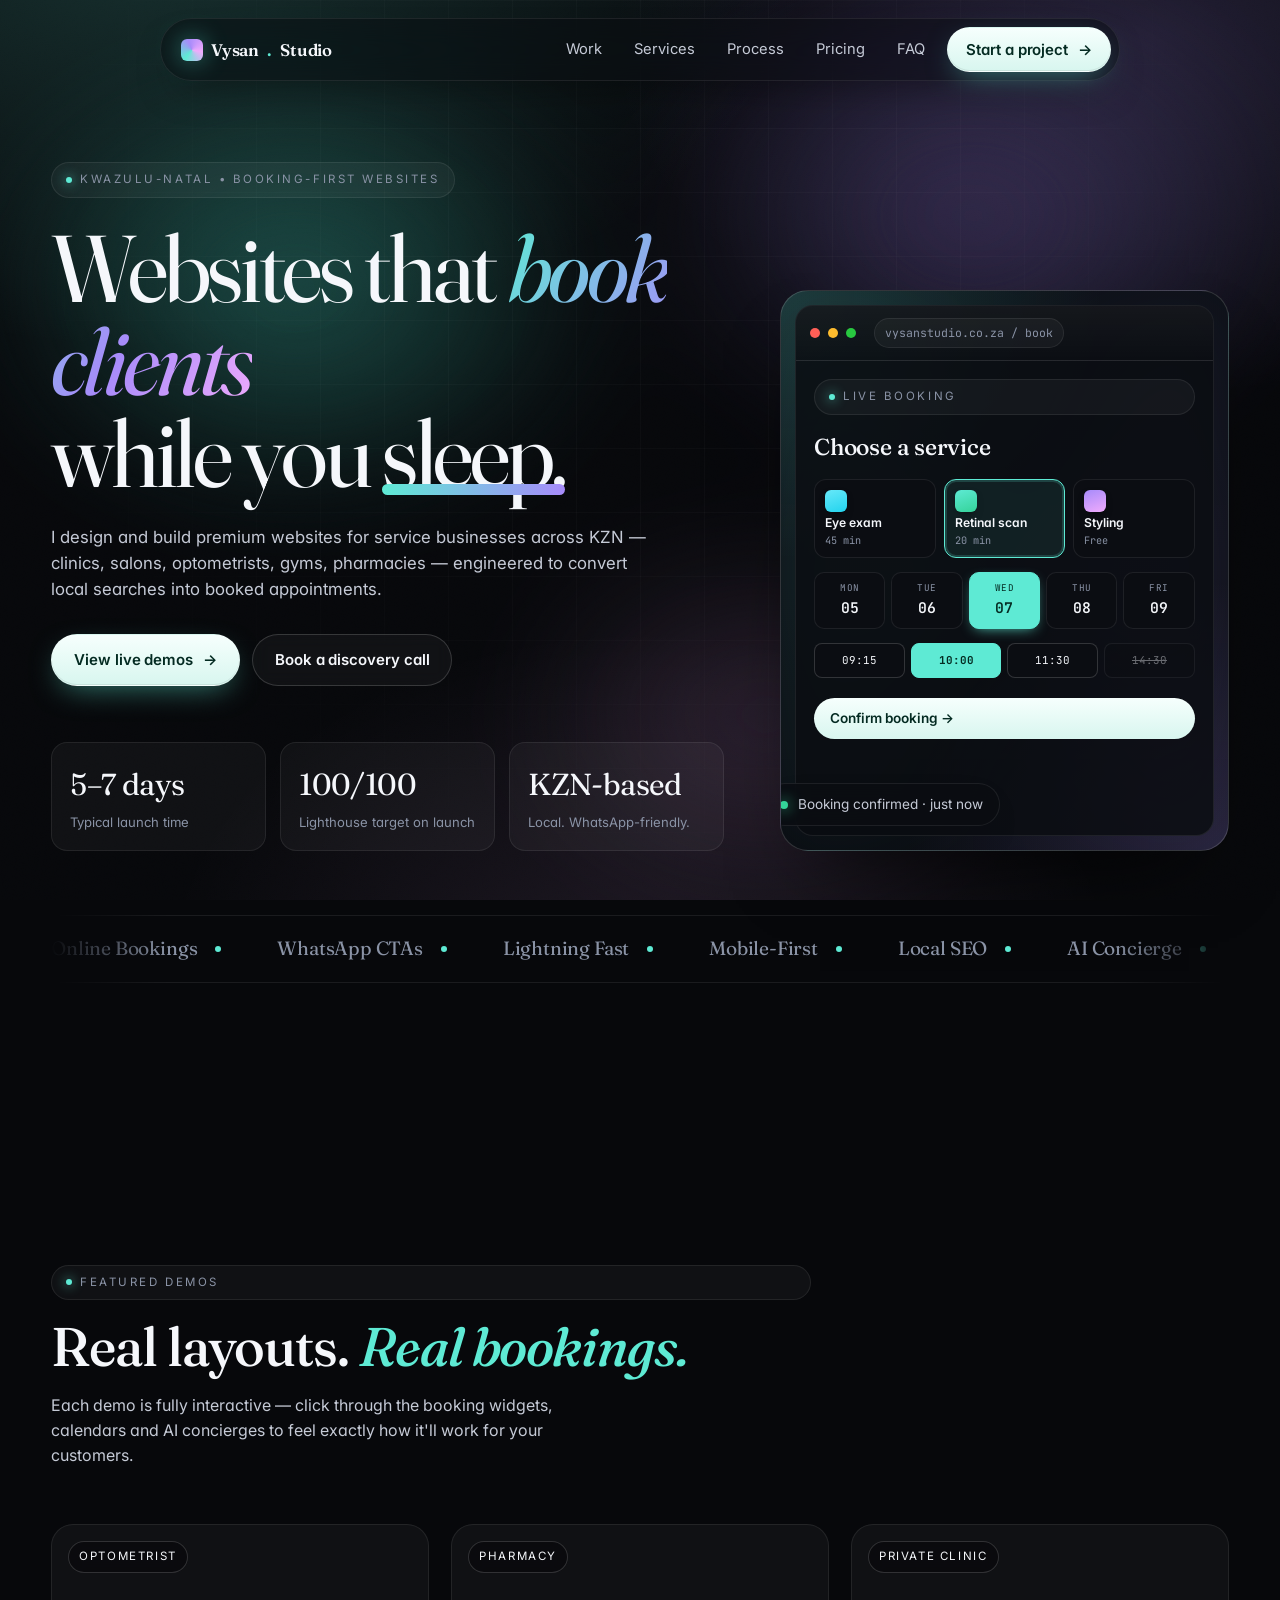
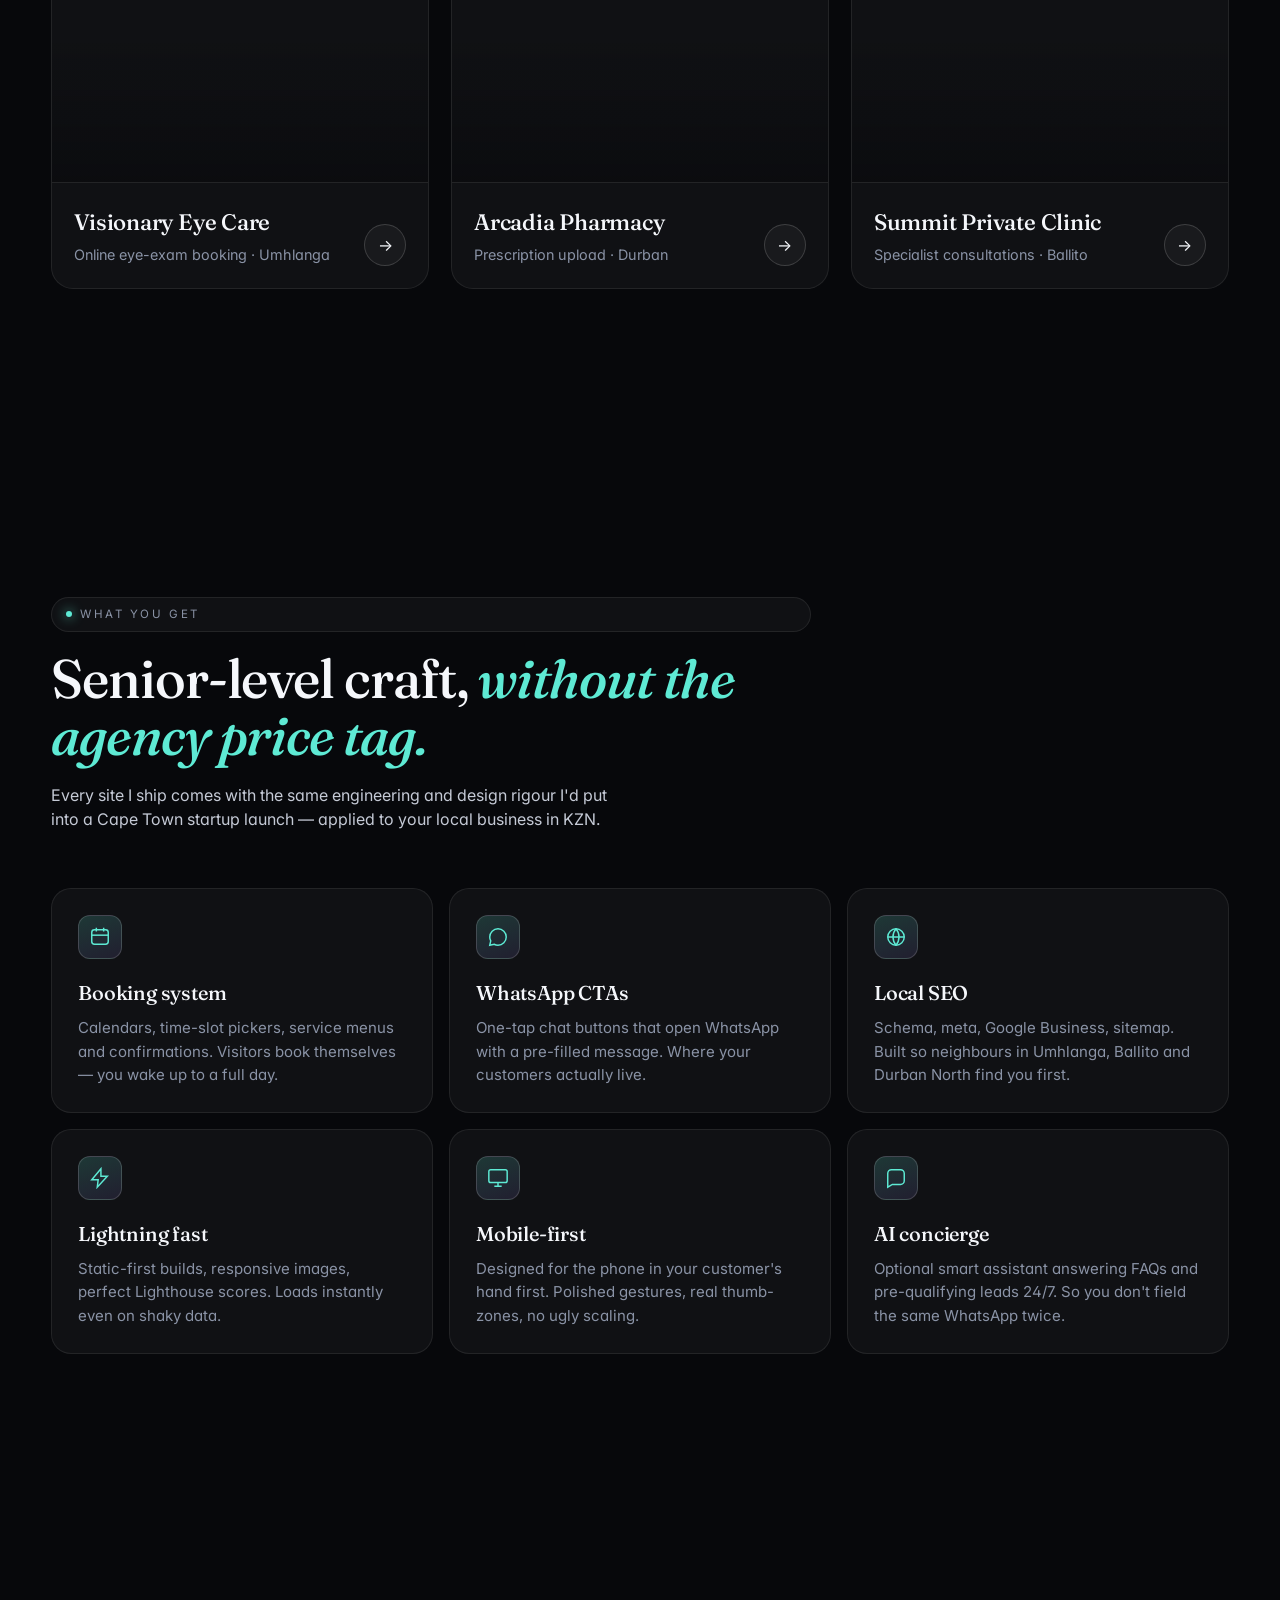
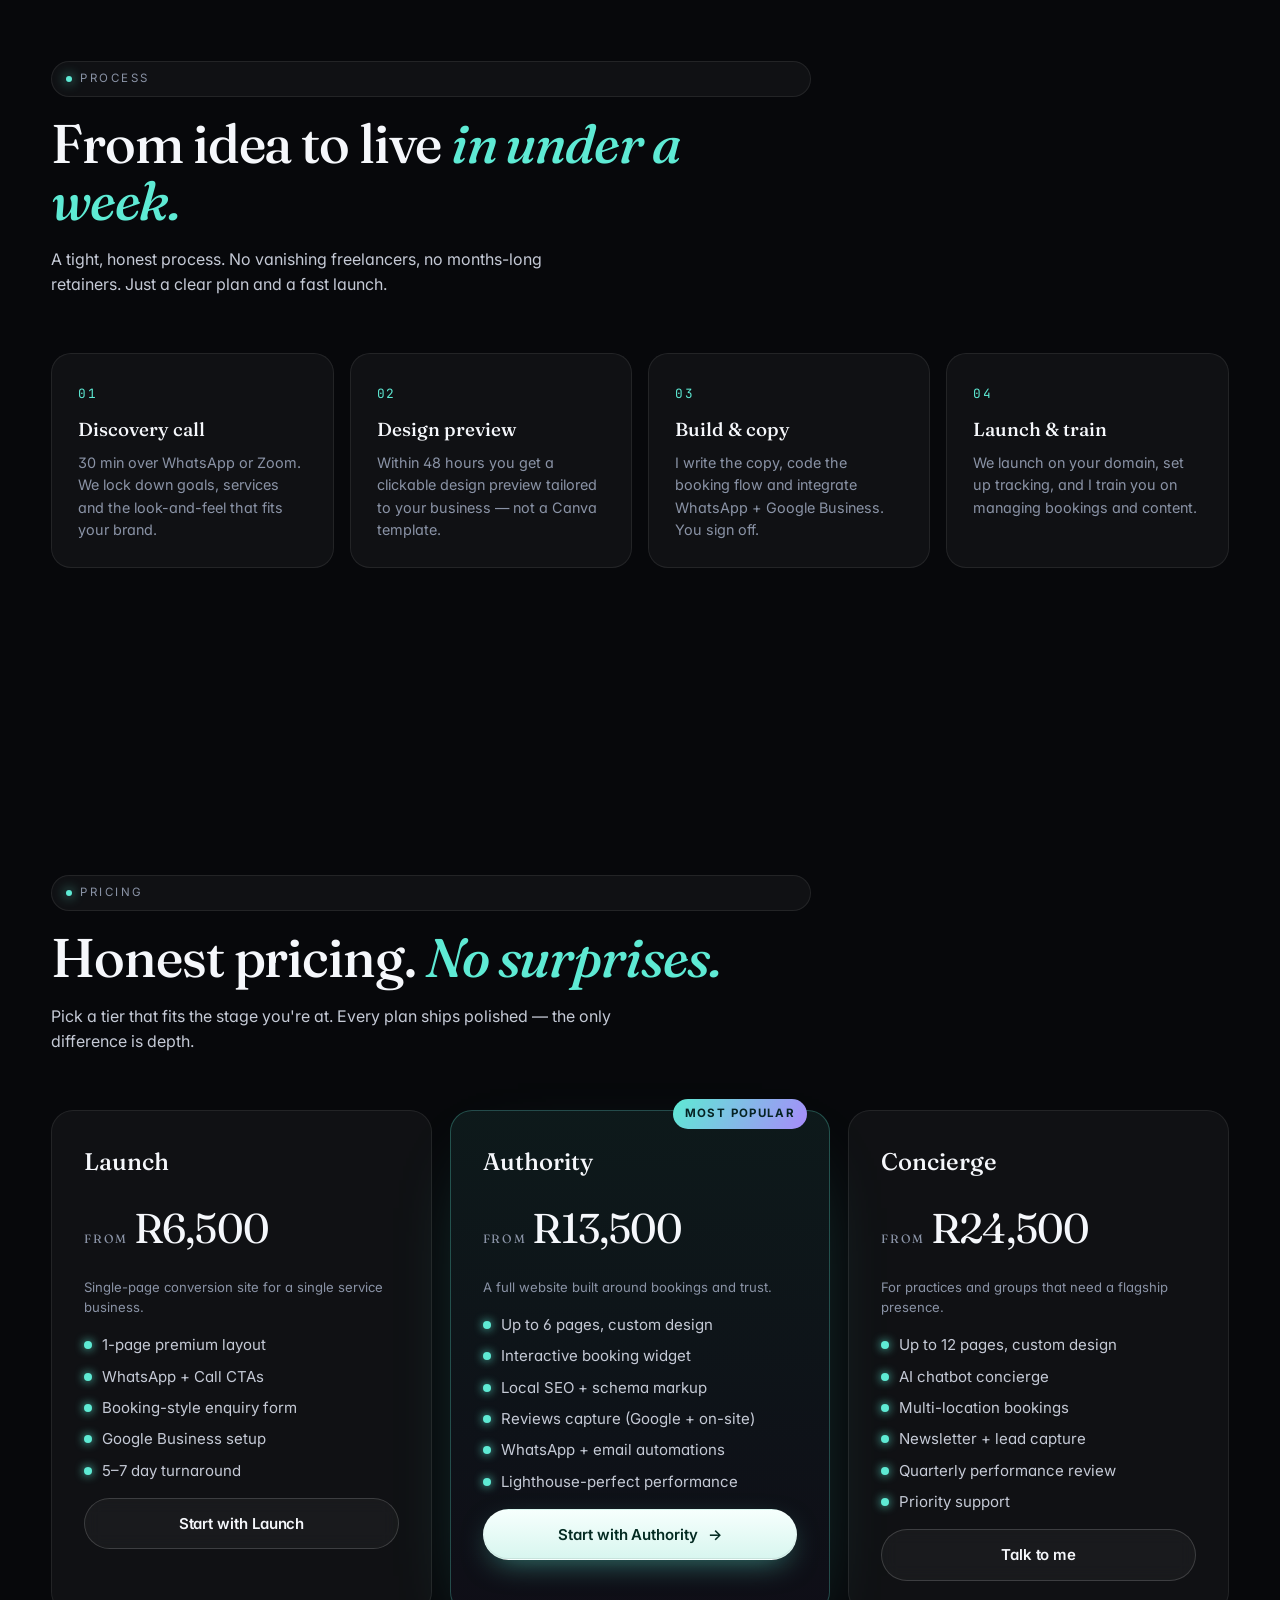
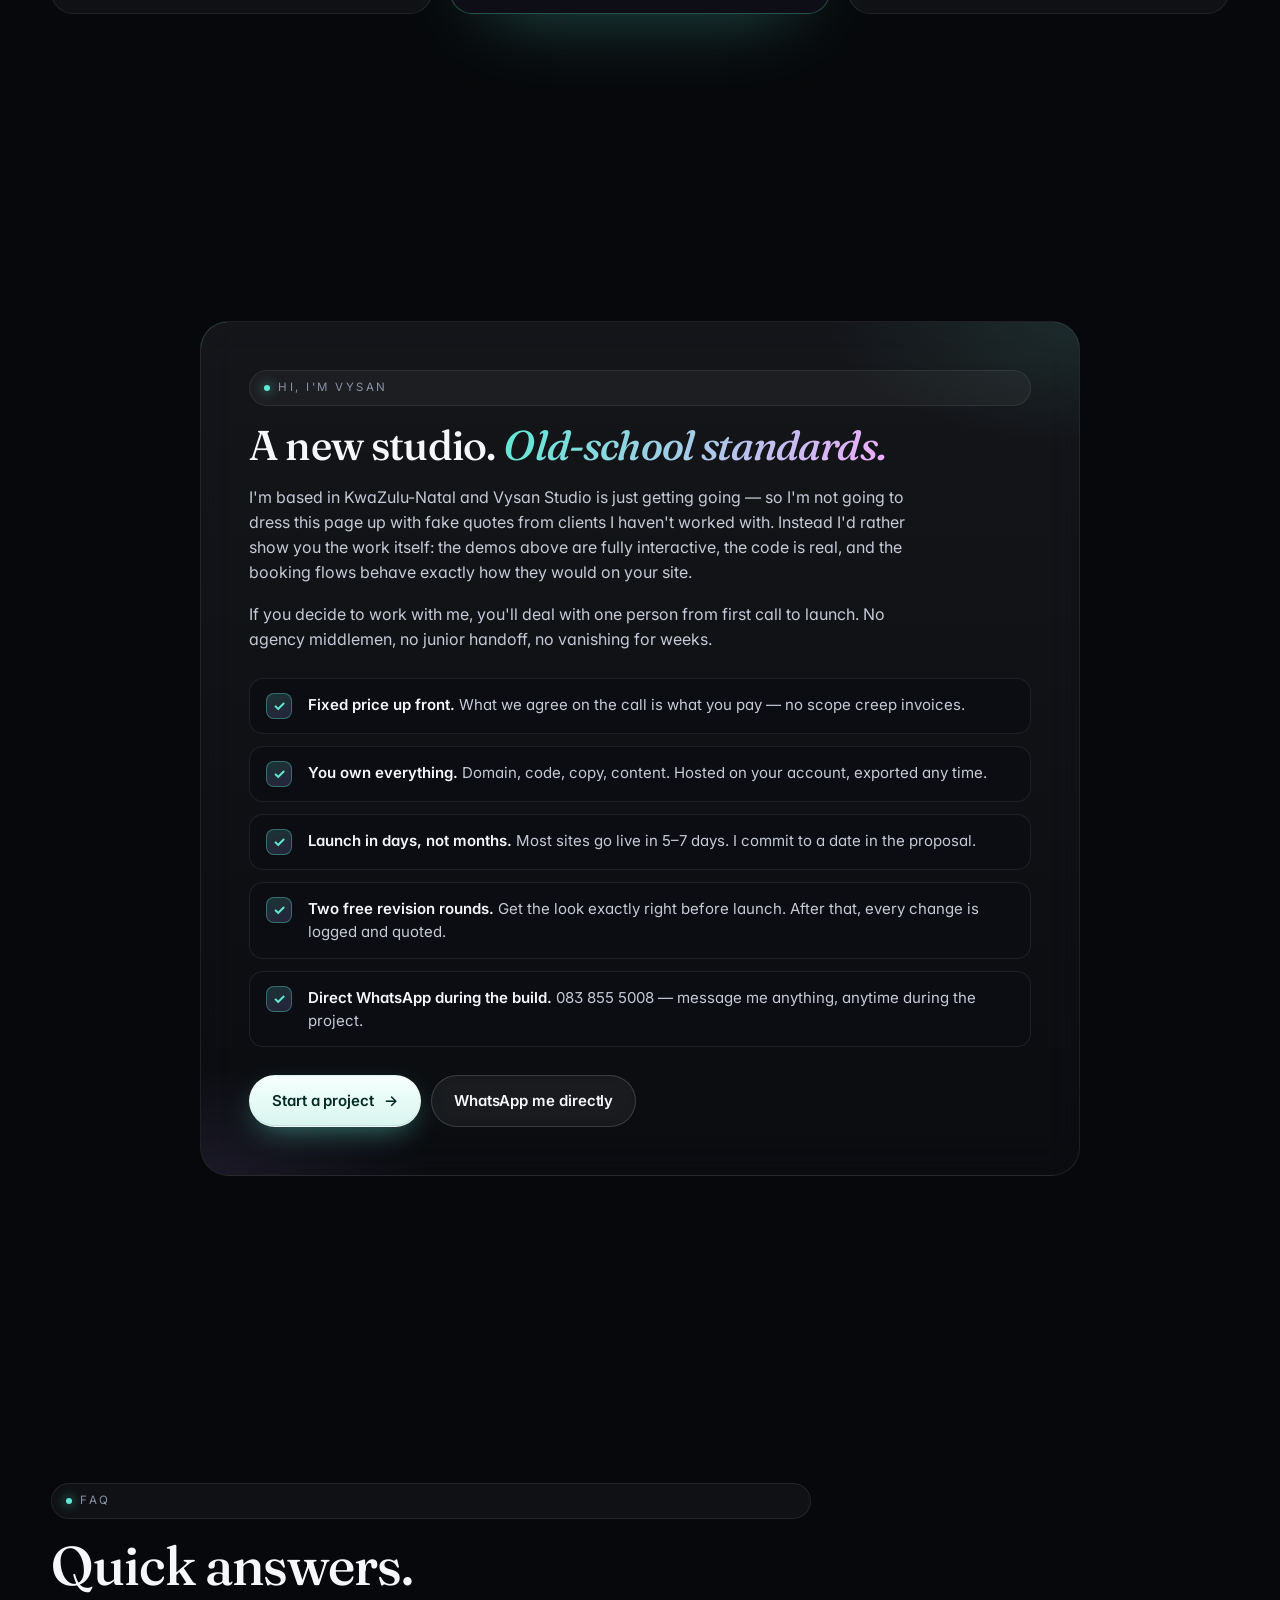
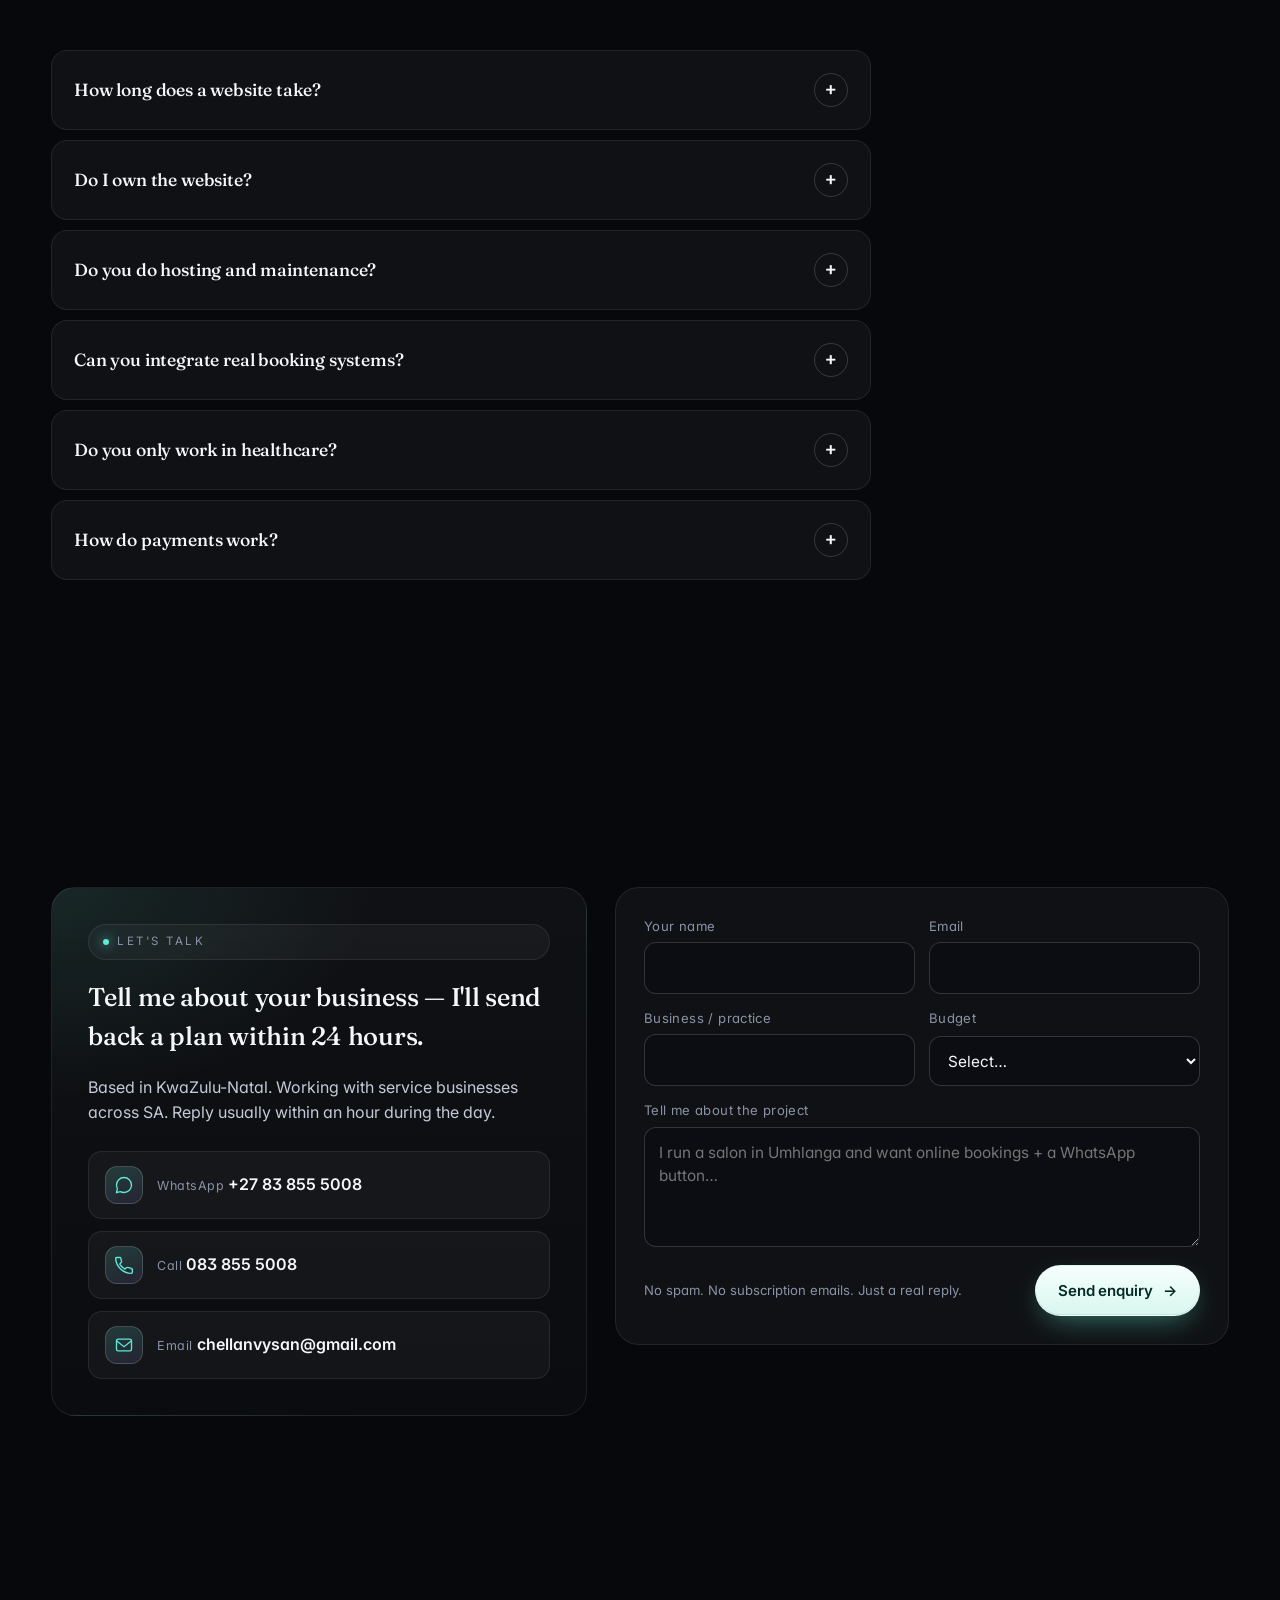
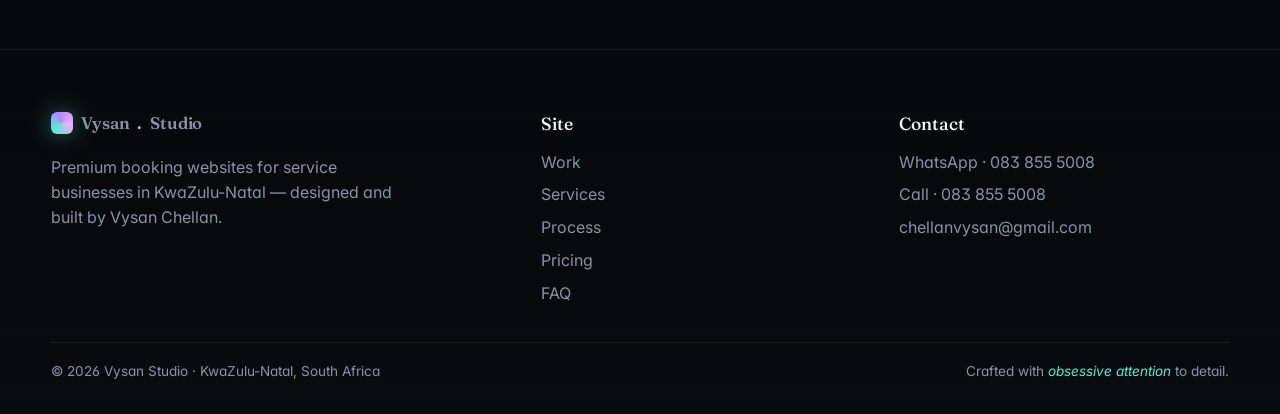
==== commit e503bbdb: "Real month calendar, drop fake testimonials, design polish - Replace 4-week rolling stub with proper" ====
--- a/index.html
+++ b/index.html
@@ -87,18 +87,39 @@
             <span class="url">vysanstudio.co.za / book</span>
           </div>
           <div class="browser-body">
-            <span class="eyebrow"><span class="dot"></span> Live booking</span>
+            <span class="eyebrow"><span class="dot pulse"></span> Live booking</span>
             <h3>Choose a service</h3>
             <div class="row">
-              <div class="tile"></div><div class="tile"></div><div class="tile"></div>
+              <div class="tile">
+                <span class="t-ico" style="background:linear-gradient(160deg,#67e8f9,#22d3ee)"></span>
+                <span class="t-name">Eye exam</span>
+                <span class="t-meta">45 min</span>
+              </div>
+              <div class="tile selected">
+                <span class="t-ico" style="background:linear-gradient(160deg,#5eead4,#34d399)"></span>
+                <span class="t-name">Retinal scan</span>
+                <span class="t-meta">20 min</span>
+              </div>
+              <div class="tile">
+                <span class="t-ico" style="background:linear-gradient(160deg,#a78bfa,#f0abfc)"></span>
+                <span class="t-name">Styling</span>
+                <span class="t-meta">Free</span>
+              </div>
             </div>
-            <div class="skel w-90"></div>
-            <div class="skel w-70"></div>
-            <div class="skel w-50"></div>
+            <div class="mini-cal">
+              <span class="mc-day">Mon<br><b>05</b></span>
+              <span class="mc-day">Tue<br><b>06</b></span>
+              <span class="mc-day active">Wed<br><b>07</b></span>
+              <span class="mc-day">Thu<br><b>08</b></span>
+              <span class="mc-day">Fri<br><b>09</b></span>
+            </div>
+            <div class="mini-slots">
+              <span>09:15</span><span class="active">10:00</span><span>11:30</span><span class="muted">14:30</span>
+            </div>
             <span class="pill-cta">Confirm booking →</span>
           </div>
         </div>
-        <div class="float-chip"><span class="dot"></span> 3 new bookings today</div>
+        <div class="float-chip"><span class="dot"></span> Booking confirmed · just now</div>
       </div>
     </div>
 
@@ -283,7 +304,7 @@
           <li>Up to 6 pages, custom design</li>
           <li>Interactive booking widget</li>
           <li>Local SEO + schema markup</li>
-          <li>Reviews + testimonials section</li>
+          <li>Reviews capture (Google + on-site)</li>
           <li>WhatsApp + email automations</li>
           <li>Lighthouse-perfect performance</li>
         </ul>
@@ -307,33 +328,24 @@
     </div>
   </section>
 
-  <!-- Testimonials -->
+  <!-- Founder note + guarantee -->
   <section class="section container">
-    <div class="section-head reveal">
-      <span class="eyebrow"><span class="dot"></span> Words from owners</span>
-      <h2>What clients say after <em>launch week.</em></h2>
-    </div>
-
-    <div class="tests">
-      <div class="test-card reveal">
-        <p class="quote">“Bookings tripled in the first month. People keep telling me the site looks like something out of Sandton.”</p>
-        <div class="who">
-          <div class="avatar">N</div>
-          <div class="meta"><strong>Naledi M.</strong> Salon owner · Umhlanga</div>
-        </div>
-      </div>
-      <div class="test-card reveal" data-delay="1">
-        <p class="quote">“The WhatsApp button alone paid for the website in 2 weeks. Patients message me directly now.”</p>
-        <div class="who">
-          <div class="avatar">D</div>
-          <div class="meta"><strong>Dr. Dlamini</strong> GP · Pinetown</div>
-        </div>
-      </div>
-      <div class="test-card reveal" data-delay="2">
-        <p class="quote">“Vysan delivered in 6 days flat. Clean code, clear training, and the site is genuinely fast.”</p>
-        <div class="who">
-          <div class="avatar">S</div>
-          <div class="meta"><strong>Sipho K.</strong> Gym manager · Durban</div>
+    <div class="founder reveal">
+      <div class="founder-card glass">
+        <span class="eyebrow"><span class="dot"></span> Hi, I'm Vysan</span>
+        <h2>A new studio. <em>Old-school standards.</em></h2>
+        <p>I'm based in KwaZulu-Natal and Vysan Studio is just getting going — so I'm not going to dress this page up with fake quotes from clients I haven't worked with. Instead I'd rather show you the work itself: the demos above are fully interactive, the code is real, and the booking flows behave exactly how they would on your site.</p>
+        <p>If you decide to work with me, you'll deal with one person from first call to launch. No agency middlemen, no junior handoff, no vanishing for weeks.</p>
+        <ul class="guarantees">
+          <li><span class="check" aria-hidden="true">✓</span> <span><strong>Fixed price up front.</strong> What we agree on the call is what you pay — no scope creep invoices.</span></li>
+          <li><span class="check" aria-hidden="true">✓</span> <span><strong>You own everything.</strong> Domain, code, copy, content. Hosted on your account, exported any time.</span></li>
+          <li><span class="check" aria-hidden="true">✓</span> <span><strong>Launch in days, not months.</strong> Most sites go live in 5–7 days. I commit to a date in the proposal.</span></li>
+          <li><span class="check" aria-hidden="true">✓</span> <span><strong>Two free revision rounds.</strong> Get the look exactly right before launch. After that, every change is logged and quoted.</span></li>
+          <li><span class="check" aria-hidden="true">✓</span> <span><strong>Direct WhatsApp during the build.</strong> 083 855 5008 — message me anything, anytime during the project.</span></li>
+        </ul>
+        <div class="founder-cta">
+          <a class="btn btn-primary" href="#contact">Start a project <span class="arrow">→</span></a>
+          <a class="btn btn-ghost" href="https://wa.me/27838555008">WhatsApp me directly</a>
         </div>
       </div>
     </div>
--- a/style.css
+++ b/style.css
@@ -188,19 +188,37 @@
 .nav {
   position: fixed; inset: 18px 0 auto 0; z-index: 50;
   display: flex; justify-content: center; pointer-events: none;
-}
+  transition: top var(--t-med) var(--ease-out);
+}
+body.scrolled .nav { top: 10px; }
 .nav-inner {
   pointer-events: auto;
   display: flex; align-items: center; gap: 8px;
   padding: 8px; padding-left: 20px;
   width: min(960px, 92%);
-  background: rgba(11, 13, 18, 0.6);
+  background: rgba(11, 13, 18, 0.55);
   border: 1px solid var(--border);
   border-radius: 999px;
   backdrop-filter: blur(18px) saturate(140%);
   -webkit-backdrop-filter: blur(18px) saturate(140%);
   box-shadow: var(--shadow-md);
-  transition: transform var(--t-med) var(--ease-out), background var(--t-med);
+  transition: padding var(--t-med) var(--ease-out), background var(--t-med), border-color var(--t-med), box-shadow var(--t-med);
+}
+body.scrolled .nav-inner {
+  padding: 6px; padding-left: 18px;
+  background: rgba(11, 13, 18, 0.78);
+  border-color: var(--border-strong);
+  box-shadow: 0 12px 30px -12px rgba(0,0,0,0.6);
+}
+.scroll-progress {
+  position: fixed; top: 0; left: 0; right: 0; height: 2px; z-index: 100;
+  background: transparent; pointer-events: none;
+}
+.scroll-progress::after {
+  content: ""; display: block; height: 100%; width: var(--scroll, 0%);
+  background: linear-gradient(90deg, var(--accent), var(--accent-2), var(--accent-3));
+  box-shadow: 0 0 12px var(--accent);
+  transition: width 80ms linear;
 }
 .nav-logo {
   font-family: var(--font-display); font-size: 1.05rem; font-weight: 600; letter-spacing: -0.01em;
@@ -368,14 +386,68 @@
 .browser-body .skel.w-50 { width: 50%; }
 .browser-body .row { display: grid; grid-template-columns: repeat(3, 1fr); gap: 8px; }
 .browser-body .tile {
-  aspect-ratio: 1/1; border-radius: 12px; border: 1px solid var(--border);
-  background: linear-gradient(145deg, rgba(94,234,212,0.18), rgba(167,139,250,0.10));
-}
-.browser-body .tile + .tile {
-  background: linear-gradient(145deg, rgba(167,139,250,0.18), rgba(240,171,252,0.10));
-}
-.browser-body .tile + .tile + .tile {
-  background: linear-gradient(145deg, rgba(240,171,252,0.18), rgba(94,234,212,0.10));
+  border-radius: 12px; border: 1px solid var(--border);
+  background: var(--bg-1);
+  padding: 10px 10px 8px;
+  display: grid; gap: 4px;
+  font-size: .72rem;
+  transition: border-color var(--t-fast), background var(--t-fast);
+}
+.browser-body .tile.selected {
+  border-color: var(--accent);
+  background: rgba(94,234,212,0.08);
+  box-shadow: 0 0 0 2px rgba(94,234,212,0.18) inset;
+}
+.browser-body .tile .t-ico {
+  width: 22px; height: 22px; border-radius: 6px; display: block;
+  box-shadow: 0 4px 10px -4px rgba(0,0,0,0.6);
+}
+.browser-body .tile .t-name { color: var(--text); font-weight: 600; font-size: .76rem; line-height: 1.1; }
+.browser-body .tile .t-meta { color: var(--muted); font-family: var(--font-mono); font-size: .64rem; }
+
+.browser-body .mini-cal {
+  display: grid; grid-template-columns: repeat(5, 1fr); gap: 6px;
+}
+.browser-body .mini-cal .mc-day {
+  text-align: center; padding: 8px 4px; border-radius: 10px;
+  border: 1px solid var(--border); background: var(--bg-1);
+  font-family: var(--font-mono); font-size: .58rem; color: var(--muted);
+  letter-spacing: 0.06em; text-transform: uppercase;
+}
+.browser-body .mini-cal .mc-day b {
+  display: block; margin-top: 2px; font-size: .92rem; font-weight: 600;
+  color: var(--text); letter-spacing: 0; text-transform: none;
+}
+.browser-body .mini-cal .mc-day.active {
+  background: var(--accent); border-color: var(--accent); color: #042b22;
+  box-shadow: 0 4px 14px -6px var(--accent);
+}
+.browser-body .mini-cal .mc-day.active b { color: #042b22; }
+
+.browser-body .mini-slots {
+  display: grid; grid-template-columns: repeat(4, 1fr); gap: 6px;
+}
+.browser-body .mini-slots span {
+  text-align: center; padding: 8px 0; border-radius: 8px;
+  border: 1px solid var(--border-strong); background: var(--bg-1);
+  font-family: var(--font-mono); font-size: .68rem; color: var(--text);
+}
+.browser-body .mini-slots span.active {
+  background: var(--accent); border-color: var(--accent); color: #042b22; font-weight: 700;
+}
+.browser-body .mini-slots span.muted { opacity: 0.4; text-decoration: line-through; }
+
+.eyebrow .dot.pulse {
+  position: relative;
+}
+.eyebrow .dot.pulse::after {
+  content: ""; position: absolute; inset: -4px; border-radius: 999px;
+  border: 2px solid var(--accent); opacity: 0;
+  animation: pulse-ring 1.8s ease-out infinite;
+}
+@keyframes pulse-ring {
+  0% { transform: scale(0.8); opacity: 0.8; }
+  100% { transform: scale(1.6); opacity: 0; }
 }
 .browser-body .pill-cta {
   margin-top: 6px; align-self: start;
@@ -562,29 +634,57 @@
 .price-card .price-note { color: var(--muted); font-size: .82rem; }
 
 /* ============================================================
-   Testimonials
-   ============================================================ */
-.tests {
-  display: grid; grid-template-columns: repeat(3, 1fr); gap: 18px;
-}
-@media (max-width: 900px) { .tests { grid-template-columns: 1fr; } }
-.test-card {
-  padding: 28px; border-radius: 20px;
-  border: 1px solid var(--border); background: var(--surface);
+   Founder note + guarantees (replaces fake testimonials)
+   ============================================================ */
+.founder { display: grid; place-items: center; }
+.founder-card {
+  position: relative;
+  max-width: 880px; width: 100%;
+  padding: clamp(28px, 4vw, 48px); border-radius: 28px;
   display: grid; gap: 18px;
-}
-.test-card .quote {
-  font-family: var(--font-display); font-weight: 500;
-  font-size: 1.18rem; letter-spacing: -0.01em; line-height: 1.45; color: var(--text);
-}
-.test-card .who { display: flex; align-items: center; gap: 12px; }
-.test-card .avatar {
-  width: 40px; height: 40px; border-radius: 999px;
-  background: linear-gradient(160deg, var(--accent), var(--accent-2));
-  display: grid; place-items: center; font-weight: 700; color: #062323; font-size: .9rem;
-}
-.test-card .meta { font-size: .85rem; color: var(--muted); }
-.test-card .meta strong { color: var(--text); display: block; font-weight: 600; }
+  overflow: hidden;
+  isolation: isolate;
+}
+.founder-card::before {
+  content: "";
+  position: absolute; inset: -1px;
+  border-radius: inherit;
+  padding: 1px;
+  background: linear-gradient(160deg, rgba(94,234,212,0.55), rgba(167,139,250,0.30) 45%, rgba(255,255,255,0.05) 75%);
+  -webkit-mask: linear-gradient(#000 0 0) content-box, linear-gradient(#000 0 0);
+          mask: linear-gradient(#000 0 0) content-box, linear-gradient(#000 0 0);
+  -webkit-mask-composite: xor; mask-composite: exclude;
+  pointer-events: none; z-index: 0;
+}
+.founder-card::after {
+  content: "";
+  position: absolute; inset: 0;
+  background:
+    radial-gradient(420px 200px at 100% 0%, rgba(94,234,212,0.10), transparent 60%),
+    radial-gradient(380px 180px at 0% 100%, rgba(167,139,250,0.10), transparent 60%);
+  pointer-events: none; z-index: -1;
+}
+.founder-card h2 { font-family: var(--font-display); font-weight: 500; font-size: clamp(1.8rem, 3.4vw, 2.6rem); letter-spacing: -0.02em; line-height: 1.05; }
+.founder-card h2 em { font-style: italic; background: linear-gradient(120deg, var(--accent), var(--accent-3)); -webkit-background-clip: text; background-clip: text; color: transparent; }
+.founder-card > p { color: var(--text-dim); max-width: 68ch; }
+.guarantees { list-style: none; padding: 0; margin: 8px 0 0; display: grid; gap: 12px; }
+.guarantees li {
+  display: grid; grid-template-columns: 28px 1fr; gap: 14px; align-items: start;
+  padding: 14px 16px; border-radius: 14px;
+  background: var(--bg-1); border: 1px solid var(--border);
+  font-size: .94rem; color: var(--text-dim);
+  transition: border-color var(--t-fast), transform var(--t-fast), background var(--t-fast);
+}
+.guarantees li:hover { border-color: var(--border-strong); transform: translateY(-1px); background: var(--surface-2); }
+.guarantees li strong { color: var(--text); font-weight: 600; }
+.guarantees .check {
+  width: 26px; height: 26px; border-radius: 8px;
+  display: grid; place-items: center;
+  background: linear-gradient(160deg, rgba(94,234,212,0.18), rgba(167,139,250,0.18));
+  color: var(--accent); font-weight: 700; font-size: .9rem;
+  border: 1px solid rgba(94,234,212,0.35);
+}
+.founder-cta { display: flex; gap: 10px; flex-wrap: wrap; margin-top: 10px; }
 
 /* ============================================================
    FAQ
@@ -794,18 +894,62 @@
 .svc .name { font-weight: 600; }
 .svc .duration { font-size: .8rem; color: var(--muted); font-family: var(--font-mono); }
 
+.cal-shell {
+  display: grid; gap: 12px;
+  padding: 16px;
+  border-radius: 18px;
+  border: 1px solid var(--border);
+  background: linear-gradient(180deg, rgba(255,255,255,0.025), transparent);
+}
+.cal-head {
+  display: flex; align-items: center; justify-content: space-between;
+  gap: 10px; padding: 0 4px;
+}
+.cal-title {
+  font-family: var(--font-display); font-weight: 500; font-size: 1.08rem;
+  letter-spacing: -0.005em; color: var(--text);
+  display: inline-flex; align-items: center; gap: 8px;
+}
+.cal-nav {
+  width: 34px; height: 34px; border-radius: 10px;
+  border: 1px solid var(--border-strong); background: var(--bg-1);
+  color: var(--text-dim); cursor: pointer; font-size: 1.1rem; line-height: 1;
+  display: grid; place-items: center;
+  transition: border-color var(--t-fast), color var(--t-fast), background var(--t-fast), transform var(--t-fast);
+}
+.cal-nav:hover:not(:disabled) { border-color: var(--accent); color: var(--text); background: var(--surface-2); transform: translateY(-1px); }
+.cal-nav:active:not(:disabled) { transform: translateY(0); }
+.cal-nav:disabled { opacity: 0.35; cursor: not-allowed; }
+.cal-weekdays {
+  display: grid; grid-template-columns: repeat(7, 1fr); gap: 6px;
+  padding: 0 2px;
+  font-family: var(--font-mono); font-size: .68rem; letter-spacing: 0.08em;
+  text-transform: uppercase; color: var(--muted);
+}
+.cal-weekdays span { text-align: center; padding: 4px 0; }
 .cal {
   display: grid; grid-template-columns: repeat(7, 1fr); gap: 6px;
 }
 .cal .d {
-  aspect-ratio: 1/1; border-radius: 10px; background: var(--bg-1); border: 1px solid var(--border);
-  display: grid; place-items: center; font-size: .9rem; color: var(--text-dim);
-  cursor: pointer; transition: border-color var(--t-fast), background var(--t-fast), color var(--t-fast);
-}
-.cal .d.head { background: transparent; border: 0; color: var(--muted); font-size: .72rem; cursor: default; }
-.cal .d.dim { color: var(--muted-2); cursor: not-allowed; opacity: 0.55; }
-.cal .d:not(.dim):not(.head):hover { border-color: var(--border-strong); background: var(--surface-2); }
-.cal .d[aria-pressed="true"] { background: var(--accent); color: #062323; border-color: var(--accent); }
+  aspect-ratio: 1/1; border-radius: 12px; background: var(--bg-1); border: 1px solid var(--border);
+  display: grid; place-items: center; font-size: .92rem; font-weight: 500; color: var(--text);
+  cursor: pointer; padding: 0;
+  font-family: var(--font-mono);
+  transition: border-color var(--t-fast), background var(--t-fast), color var(--t-fast), transform var(--t-fast), box-shadow var(--t-fast);
+}
+.cal .d.pad { background: transparent; border: 0; cursor: default; pointer-events: none; }
+.cal .d.dim {
+  color: var(--muted-2); cursor: not-allowed; opacity: 0.4;
+  background: repeating-linear-gradient(135deg, var(--bg-1) 0, var(--bg-1) 4px, rgba(255,255,255,0.02) 4px, rgba(255,255,255,0.02) 6px);
+}
+.cal .d:not(.dim):not(.pad):hover {
+  border-color: var(--border-strong); background: var(--surface-2);
+  transform: translateY(-1px);
+}
+.cal .d[aria-pressed="true"] {
+  background: var(--accent); color: #062323; border-color: var(--accent);
+  box-shadow: 0 6px 18px -8px var(--accent);
+}
 
 .slots { display: grid; grid-template-columns: repeat(4, 1fr); gap: 8px; }
 @media (max-width: 720px) { .slots { grid-template-columns: repeat(3, 1fr); } }
@@ -870,19 +1014,22 @@
 /* Vertical-specific accents */
 body.opto .demo-hero .badge { color: var(--opto); }
 body.opto .booking .svc[aria-pressed="true"] { border-color: var(--opto); background: rgba(103, 232, 249, 0.10); box-shadow: 0 0 0 3px rgba(103,232,249,0.2); }
-body.opto .cal .d[aria-pressed="true"], body.opto .slot[aria-pressed="true"] { background: var(--opto); border-color: var(--opto); }
+body.opto .cal .d[aria-pressed="true"], body.opto .slot[aria-pressed="true"] { background: var(--opto); border-color: var(--opto); color: #042a30; box-shadow: 0 6px 18px -8px var(--opto); }
+body.opto .cal-nav:hover:not(:disabled) { border-color: var(--opto); color: var(--opto); }
 body.opto .bubble.user { background: linear-gradient(120deg, var(--opto), #c4f1f9); }
 body.opto .stepper .num.active { background: var(--opto); border-color: var(--opto); color: #042a30; }
 
 body.pharm .demo-hero .badge { color: var(--pharm); }
 body.pharm .booking .svc[aria-pressed="true"] { border-color: var(--pharm); background: rgba(52, 211, 153, 0.10); box-shadow: 0 0 0 3px rgba(52,211,153,0.2); }
-body.pharm .cal .d[aria-pressed="true"], body.pharm .slot[aria-pressed="true"] { background: var(--pharm); border-color: var(--pharm); color: #052b1c; }
+body.pharm .cal .d[aria-pressed="true"], body.pharm .slot[aria-pressed="true"] { background: var(--pharm); border-color: var(--pharm); color: #052b1c; box-shadow: 0 6px 18px -8px var(--pharm); }
+body.pharm .cal-nav:hover:not(:disabled) { border-color: var(--pharm); color: var(--pharm); }
 body.pharm .bubble.user { background: linear-gradient(120deg, var(--pharm), #a7f3d0); }
 body.pharm .stepper .num.active { background: var(--pharm); border-color: var(--pharm); color: #052b1c; }
 
 body.clinic .demo-hero .badge { color: var(--clinic); }
 body.clinic .booking .svc[aria-pressed="true"] { border-color: var(--clinic); background: rgba(253, 164, 175, 0.10); box-shadow: 0 0 0 3px rgba(253,164,175,0.2); }
-body.clinic .cal .d[aria-pressed="true"], body.clinic .slot[aria-pressed="true"] { background: var(--clinic); border-color: var(--clinic); color: #2d0a13; }
+body.clinic .cal .d[aria-pressed="true"], body.clinic .slot[aria-pressed="true"] { background: var(--clinic); border-color: var(--clinic); color: #2d0a13; box-shadow: 0 6px 18px -8px var(--clinic); }
+body.clinic .cal-nav:hover:not(:disabled) { border-color: var(--clinic); color: var(--clinic); }
 body.clinic .bubble.user { background: linear-gradient(120deg, var(--clinic), #fecdd3); }
 body.clinic .stepper .num.active { background: var(--clinic); border-color: var(--clinic); color: #2d0a13; }
 
